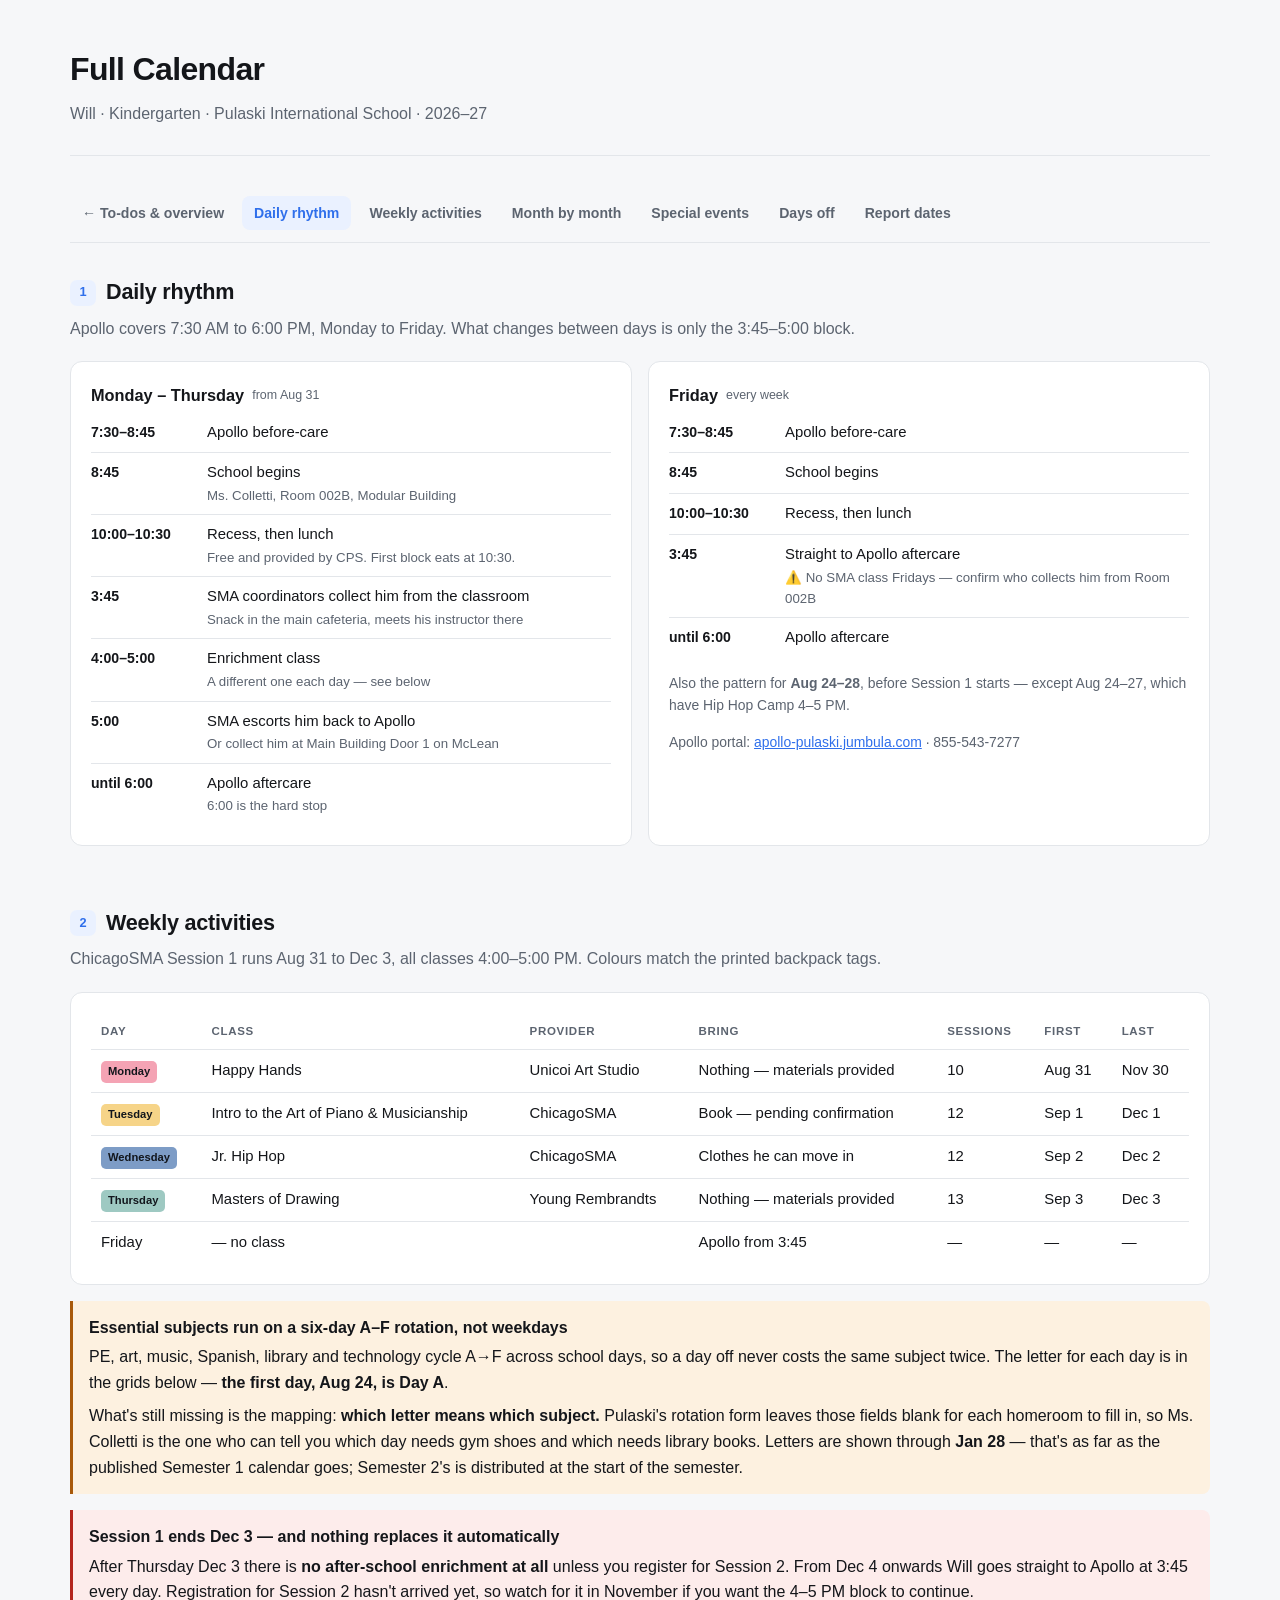
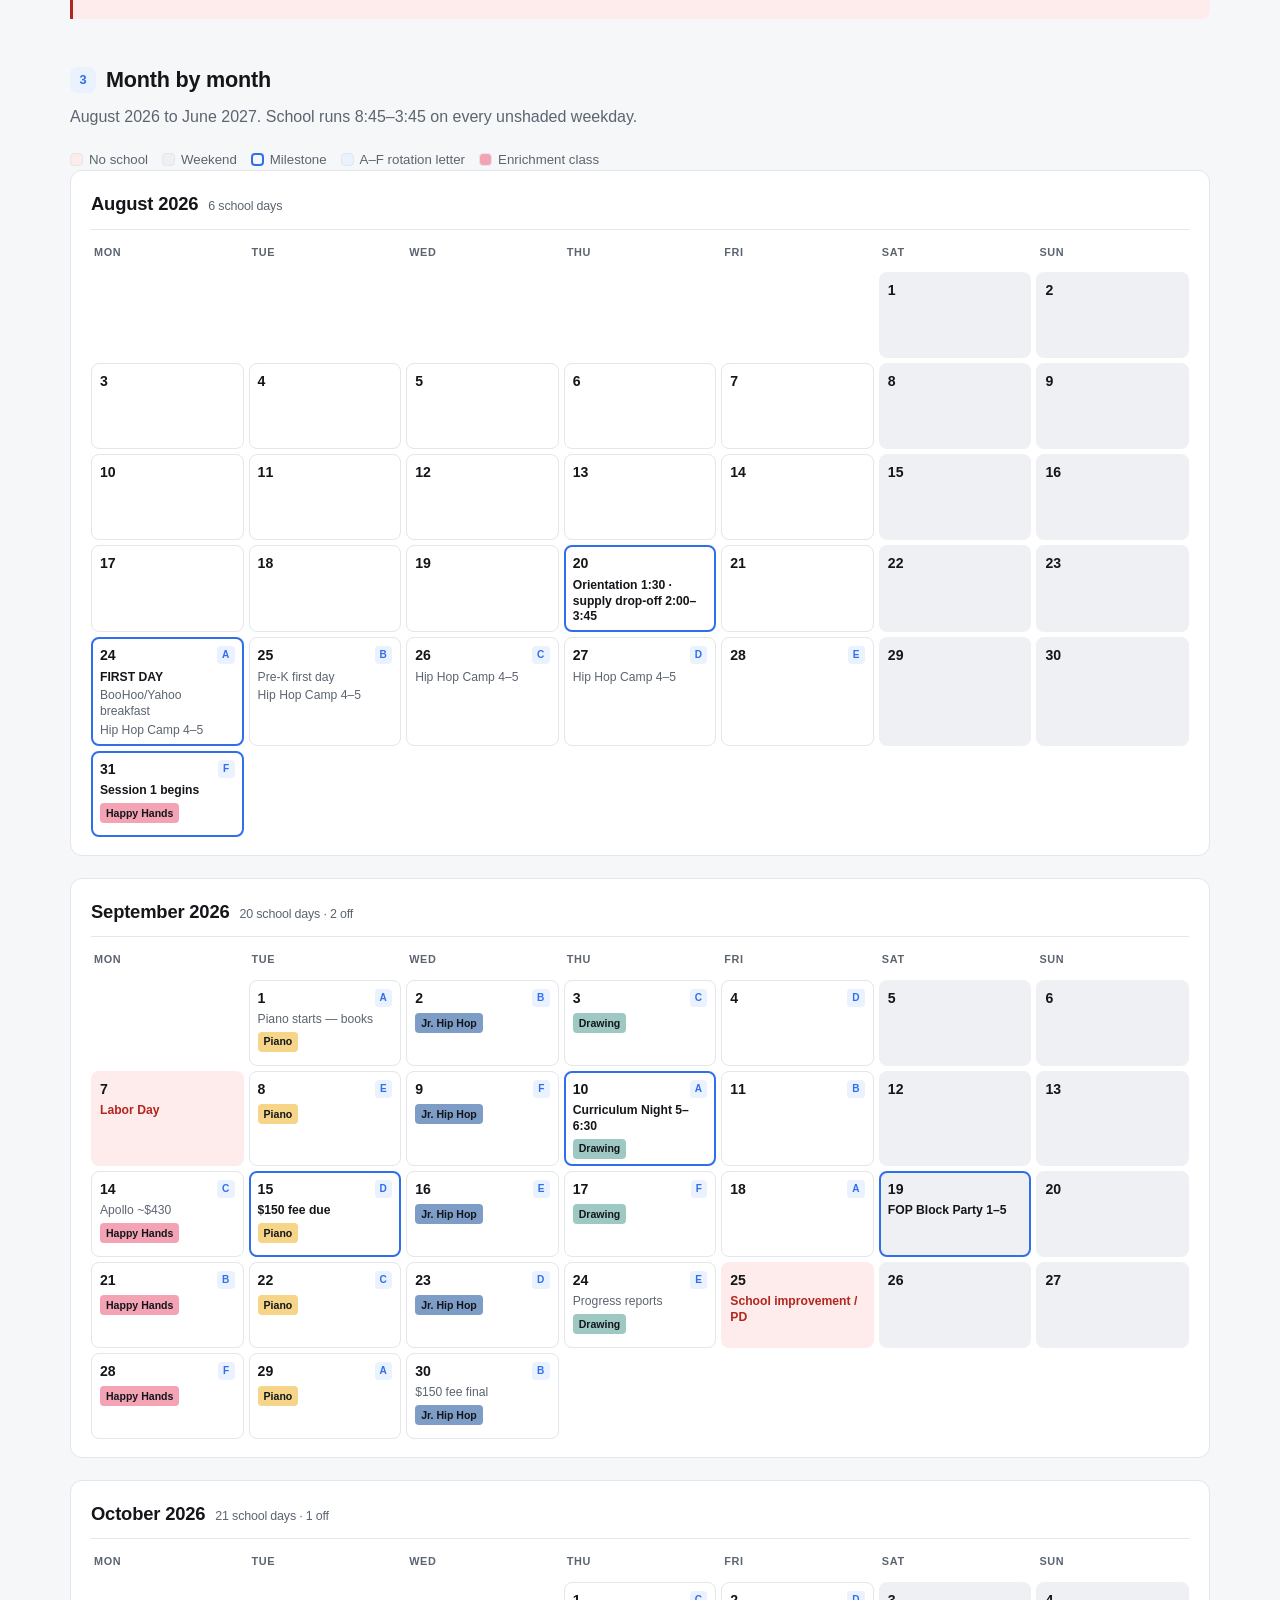
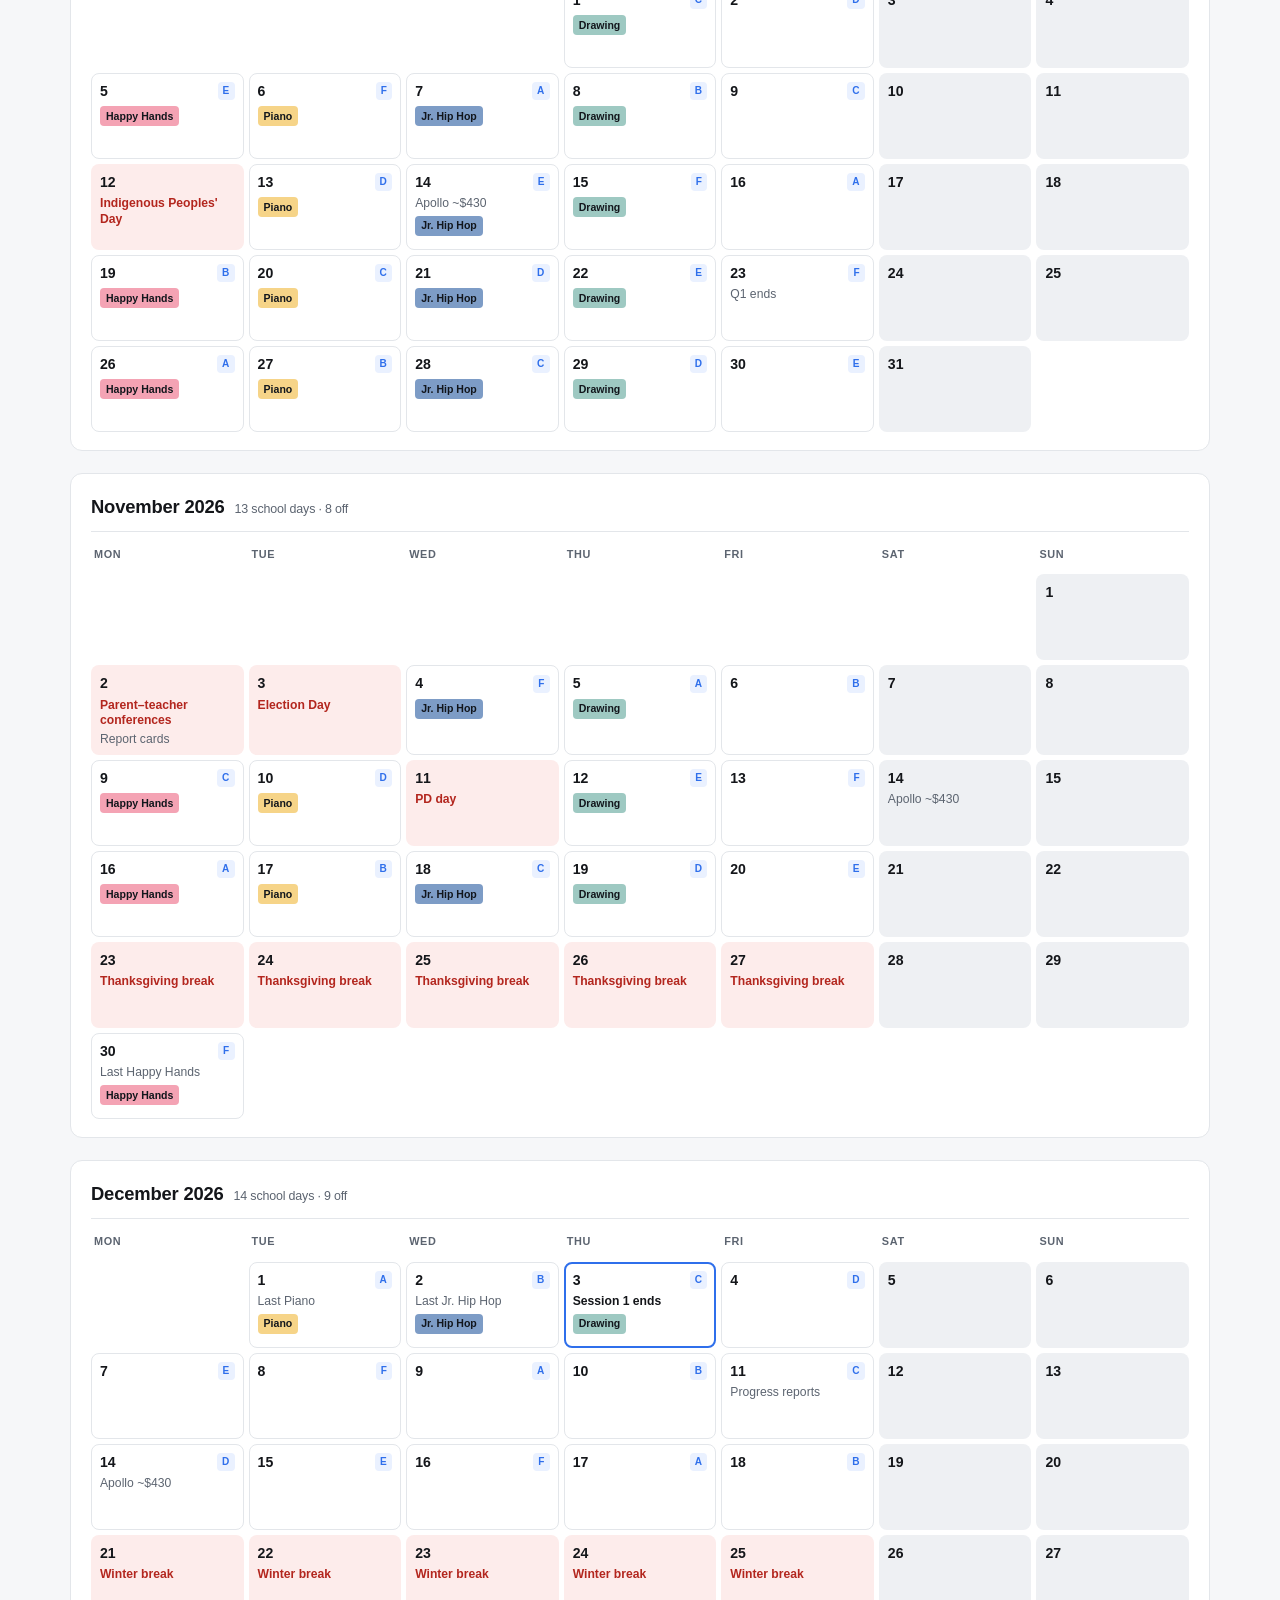
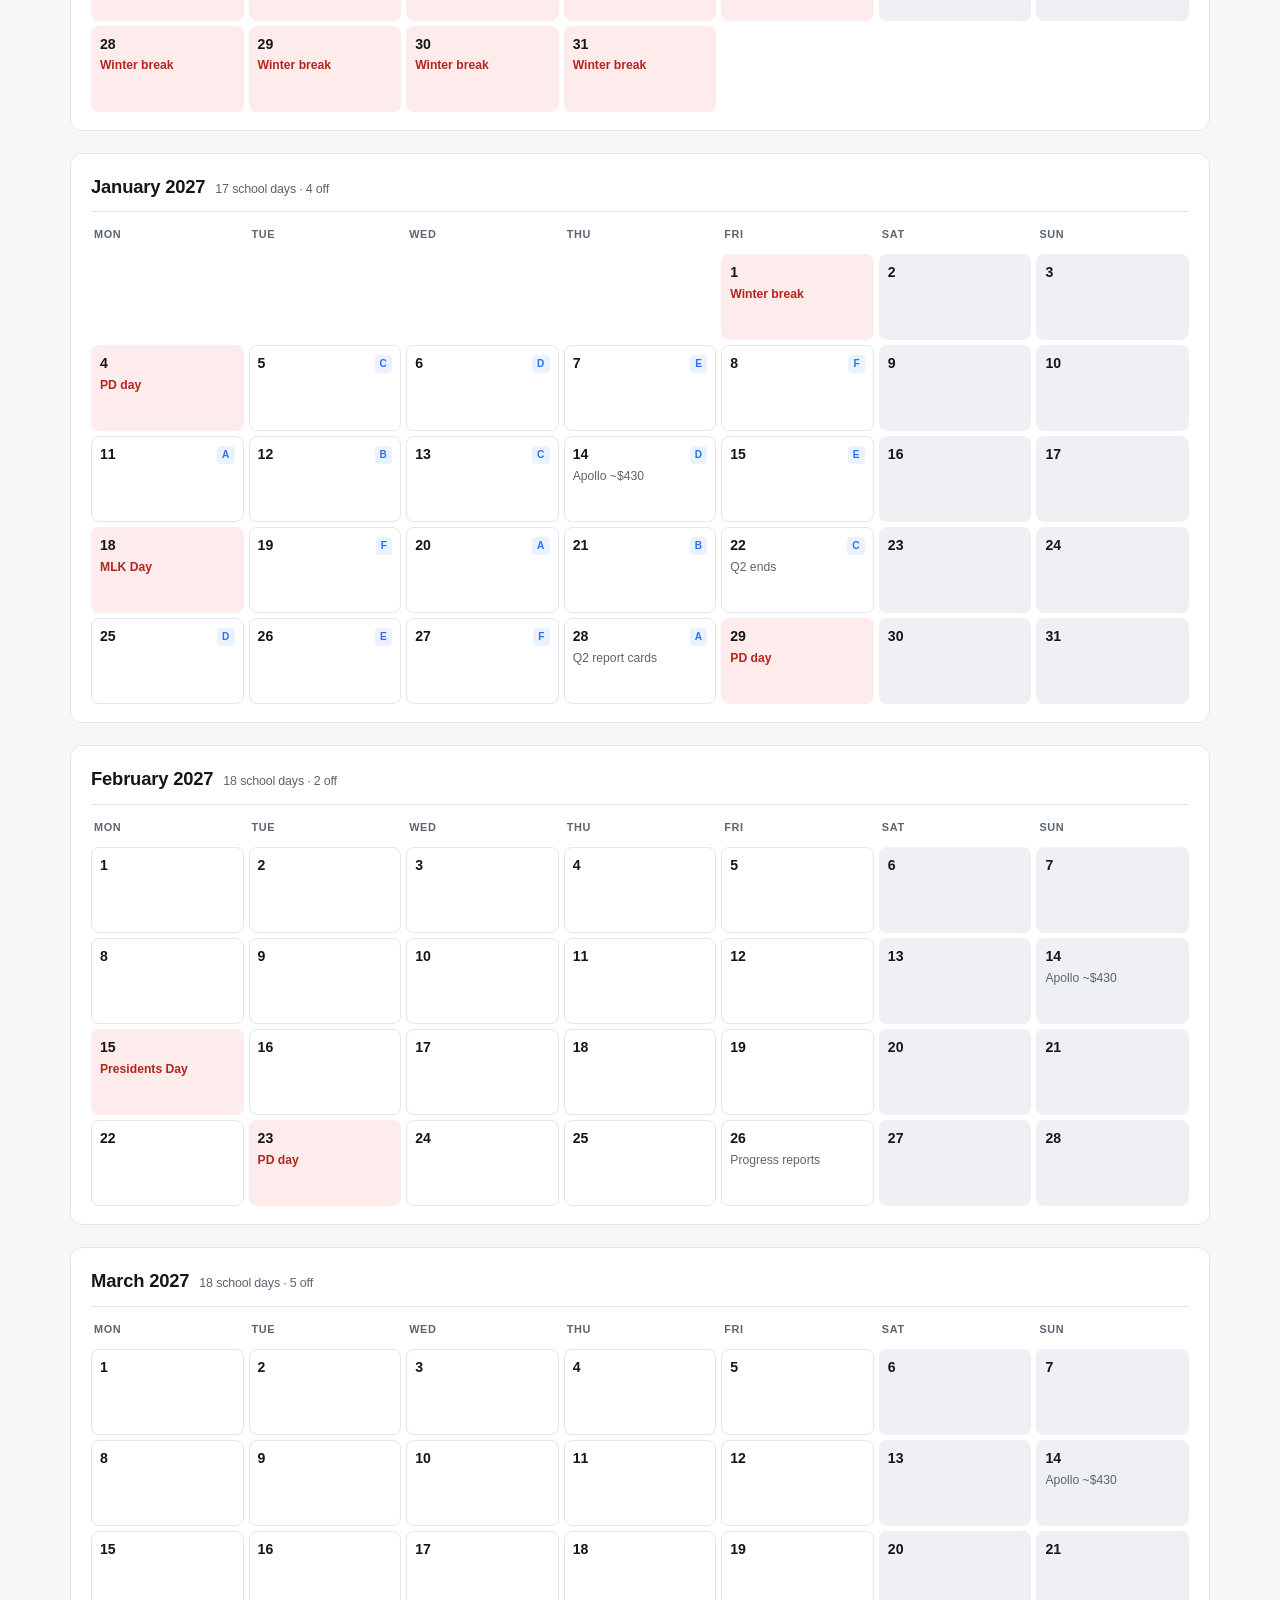
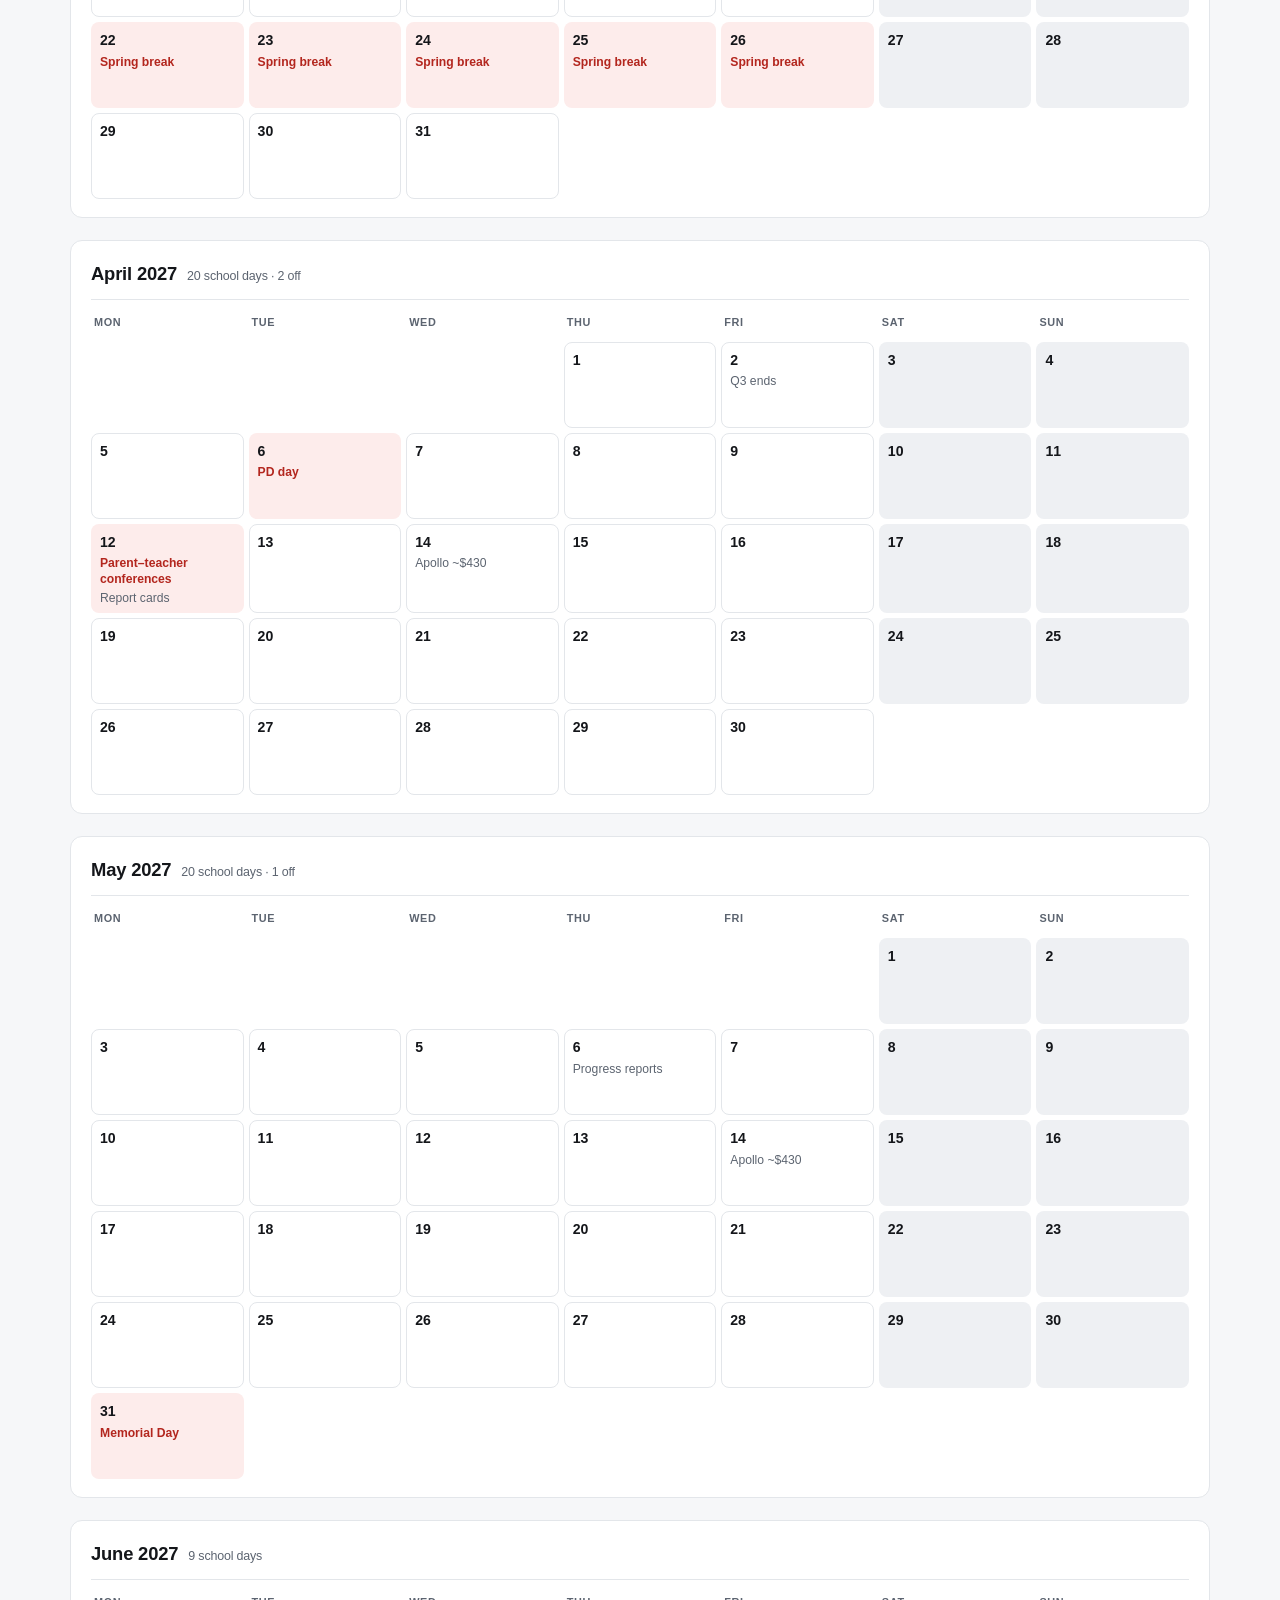
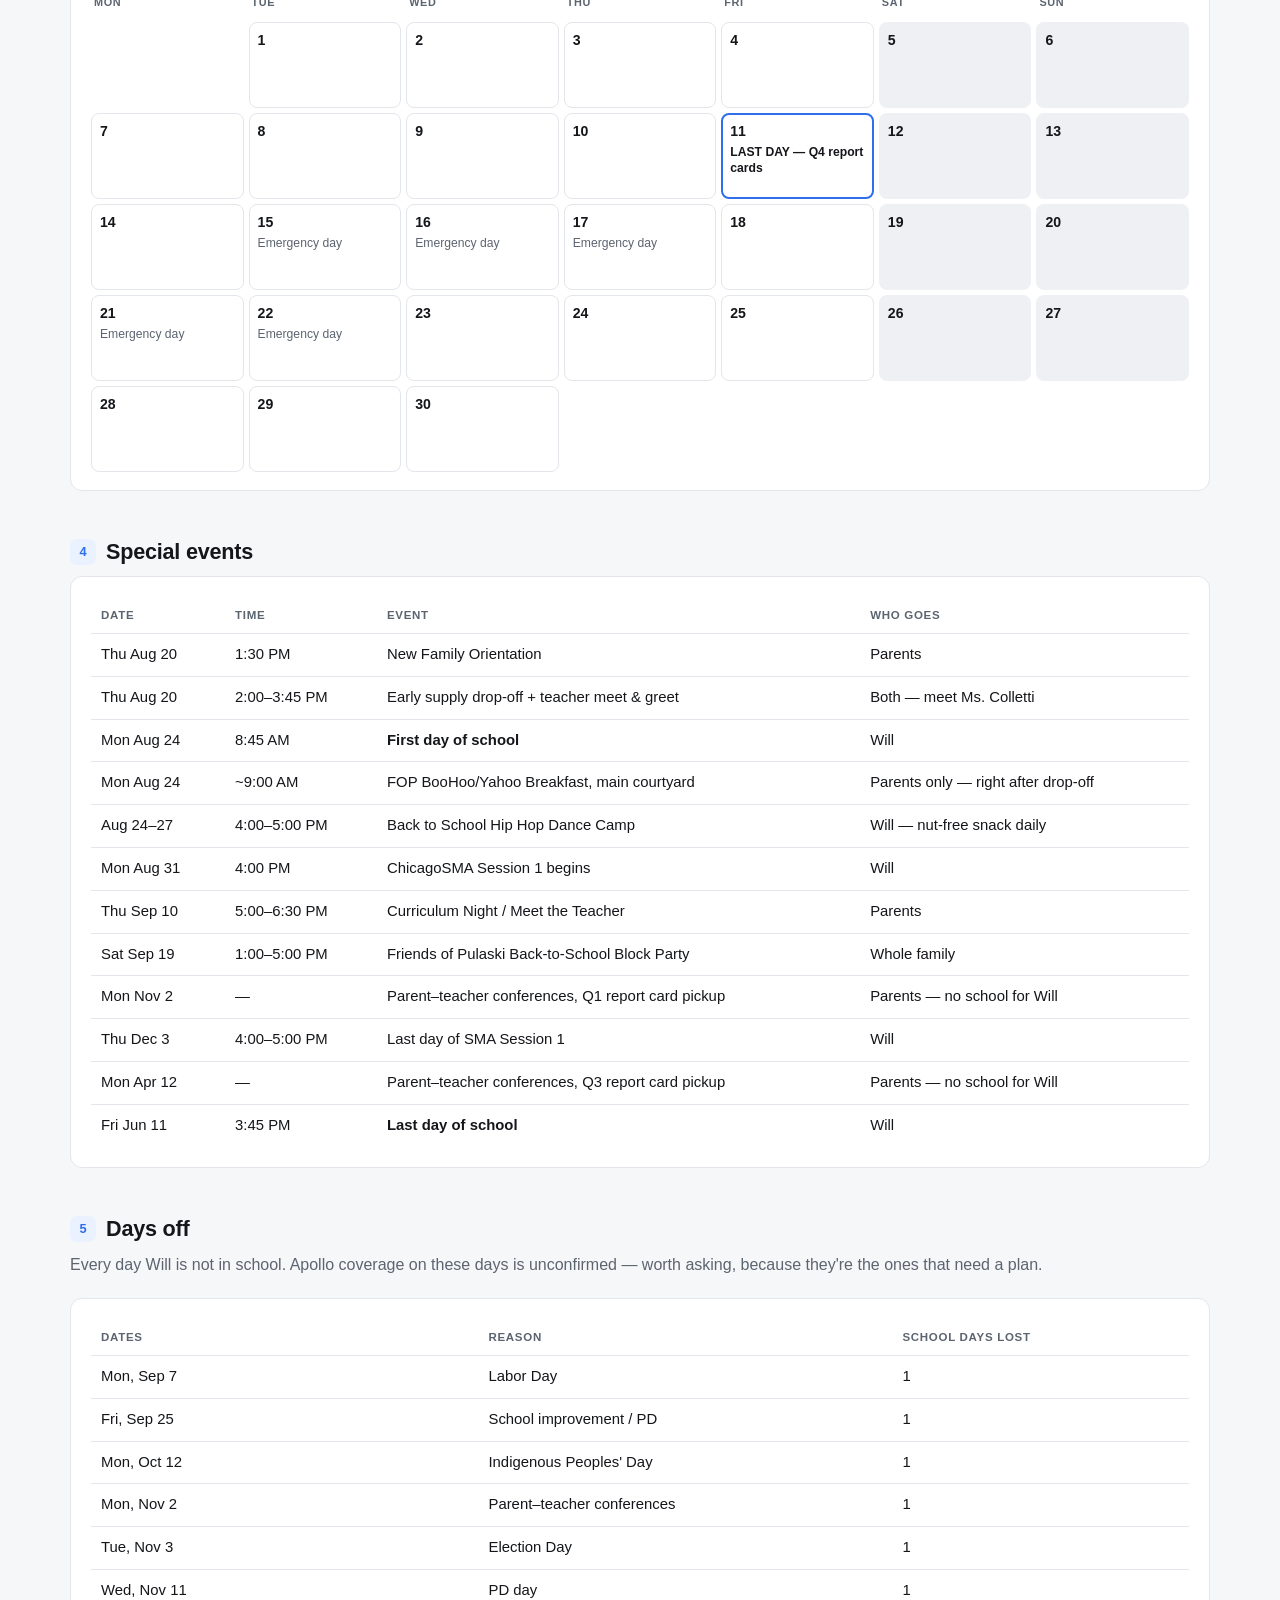
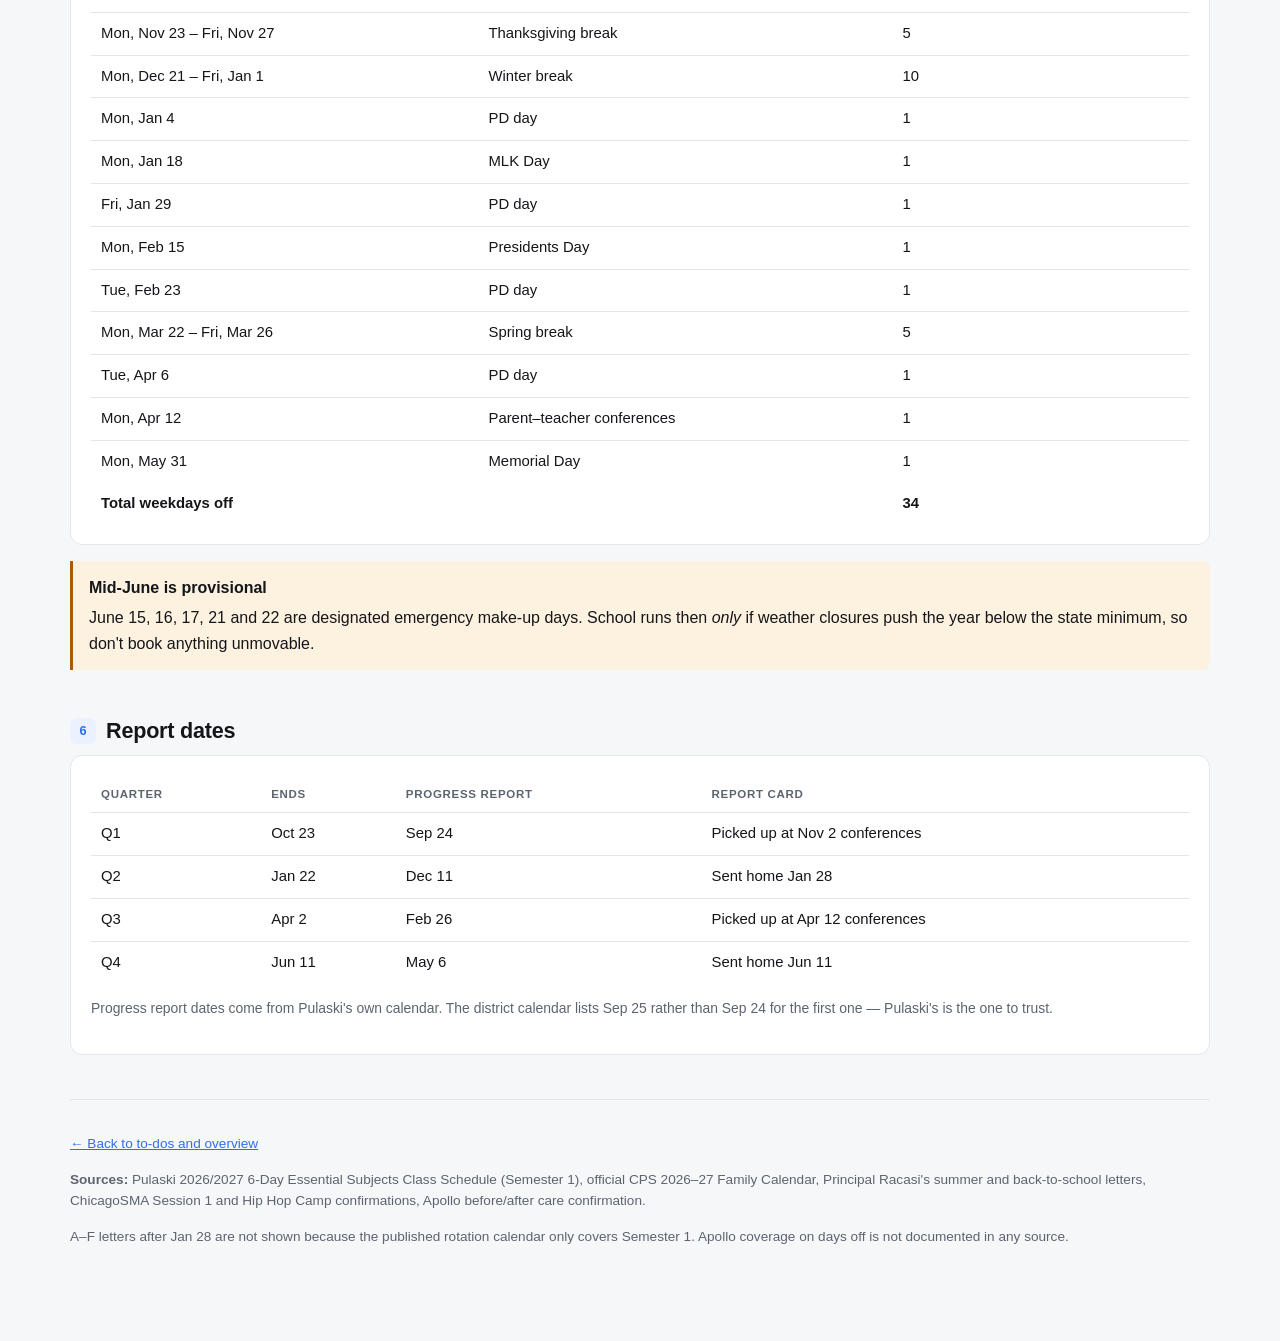
==== calendar.html @ 5e7eb26c "One month per row in the calendar view The auto-fit grid packed three months per row, squeezing day " ====
<!DOCTYPE html>
<html lang="en">
<head>
<meta charset="utf-8">
<meta name="viewport" content="width=device-width, initial-scale=1">
<meta name="robots" content="noindex, nofollow">
<title>Full Calendar — Will's Kindergarten 2026–27</title>
<link rel="stylesheet" href="style.css">
</head>
<body>
<div class="wrap wide">

<header>
  <h1>Full Calendar</h1>
  <p class="sub">Will &middot; Kindergarten &middot; Pulaski International School &middot; 2026–27</p>
</header>

<nav><ul>
  <li><a href="index.html">&larr; To-dos &amp; overview</a></li>
  <li><a href="#rhythm" class="here">Daily rhythm</a></li>
  <li><a href="#week">Weekly activities</a></li>
  <li><a href="#year">Month by month</a></li>
  <li><a href="#events">Special events</a></li>
  <li><a href="#off">Days off</a></li>
  <li><a href="#reports">Report dates</a></li>
</ul></nav>

<section id="rhythm">
  <h2><span class="n">1</span> Daily rhythm</h2>
  <p class="lede">Apollo covers 7:30 AM to 6:00 PM, Monday to Friday. What changes between days is only the 3:45–5:00 block.</p>

  <div class="rhythm">
    <div class="card">
      <h3>Monday – Thursday <span class="pill">from Aug 31</span></h3>
      <ul class="tl">
        <li><span class="t">7:30–8:45</span><span class="d">Apollo before-care</span></li>
        <li><span class="t">8:45</span><span class="d">School begins<small>Ms. Colletti, Room 002B, Modular Building</small></span></li>
        <li><span class="t">10:00–10:30</span><span class="d">Recess, then lunch<small>Free and provided by CPS. First block eats at 10:30.</small></span></li>
        <li><span class="t">3:45</span><span class="d">SMA coordinators collect him from the classroom<small>Snack in the main cafeteria, meets his instructor there</small></span></li>
        <li><span class="t">4:00–5:00</span><span class="d">Enrichment class<small>A different one each day — see below</small></span></li>
        <li><span class="t">5:00</span><span class="d">SMA escorts him back to Apollo<small>Or collect him at Main Building Door 1 on McLean</small></span></li>
        <li><span class="t">until 6:00</span><span class="d">Apollo aftercare<small>6:00 is the hard stop</small></span></li>
      </ul>
    </div>

    <div class="card">
      <h3>Friday <span class="pill">every week</span></h3>
      <ul class="tl">
        <li><span class="t">7:30–8:45</span><span class="d">Apollo before-care</span></li>
        <li><span class="t">8:45</span><span class="d">School begins</span></li>
        <li><span class="t">10:00–10:30</span><span class="d">Recess, then lunch</span></li>
        <li><span class="t">3:45</span><span class="d">Straight to Apollo aftercare<small>⚠️ No SMA class Fridays — confirm who collects him from Room 002B</small></span></li>
        <li><span class="t">until 6:00</span><span class="d">Apollo aftercare</span></li>
      </ul>
      <p class="meta" style="margin-top:14px">Also the pattern for <strong>Aug 24–28</strong>, before Session 1 starts — except Aug 24–27, which have Hip Hop Camp 4–5 PM.</p>
      <p class="meta" style="margin-top:10px">Apollo portal: <a href="https://apollo-pulaski.jumbula.com/">apollo-pulaski.jumbula.com</a> &middot; 855-543-7277</p>
    </div>
  </div>
</section>

<section id="week">
  <h2><span class="n">2</span> Weekly activities</h2>
  <p class="lede">ChicagoSMA Session 1 runs Aug 31 to Dec 3, all classes 4:00–5:00 PM. Colours match the printed backpack tags.</p>
  <div class="card">
    <table>
      <thead><tr><th>Day</th><th>Class</th><th>Provider</th><th>Bring</th><th>Sessions</th><th>First</th><th>Last</th></tr></thead>
      <tbody>
        <tr><td><span class="chip mon">Monday</span></td><td>Happy Hands</td><td>Unicoi Art Studio</td><td>Nothing — materials provided</td><td class="num">10</td><td class="num">Aug 31</td><td class="num">Nov 30</td></tr>
        <tr><td><span class="chip tue">Tuesday</span></td><td>Intro to the Art of Piano &amp; Musicianship</td><td>ChicagoSMA</td><td>Book — pending confirmation</td><td class="num">12</td><td class="num">Sep 1</td><td class="num">Dec 1</td></tr>
        <tr><td><span class="chip wed">Wednesday</span></td><td>Jr. Hip Hop</td><td>ChicagoSMA</td><td>Clothes he can move in</td><td class="num">12</td><td class="num">Sep 2</td><td class="num">Dec 2</td></tr>
        <tr><td><span class="chip thu">Thursday</span></td><td>Masters of Drawing</td><td>Young Rembrandts</td><td>Nothing — materials provided</td><td class="num">13</td><td class="num">Sep 3</td><td class="num">Dec 3</td></tr>
        <tr><td>Friday</td><td colspan="2">— no class</td><td>Apollo from 3:45</td><td class="num">—</td><td class="num">—</td><td class="num">—</td></tr>
      </tbody>
    </table>
  </div>

  <div class="callout">
    <p><span class="h">Essential subjects run on a six-day A–F rotation, not weekdays</span>
    PE, art, music, Spanish, library and technology cycle A→F across school days, so a day off never costs the same subject twice. The letter for each day is in the grids below — <strong>the first day, Aug 24, is Day A</strong>.</p>
    <p>What's still missing is the mapping: <strong>which letter means which subject.</strong> Pulaski's rotation form leaves those fields blank for each homeroom to fill in, so Ms. Colletti is the one who can tell you which day needs gym shoes and which needs library books. Letters are shown through <strong>Jan 28</strong> — that's as far as the published Semester 1 calendar goes; Semester 2's is distributed at the start of the semester.</p>
  </div>

  <div class="callout stop">
    <p><span class="h">Session 1 ends Dec 3 — and nothing replaces it automatically</span>
    After Thursday Dec 3 there is <strong>no after-school enrichment at all</strong> unless you register for Session 2. From Dec 4 onwards Will goes straight to Apollo at 3:45 every day. Registration for Session 2 hasn't arrived yet, so watch for it in November if you want the 4–5 PM block to continue.</p>
  </div>
</section>

<section id="year">
  <h2><span class="n">3</span> Month by month</h2>
  <p class="lede">August 2026 to June 2027. School runs 8:45–3:45 on every unshaded weekday.</p>
  <div class="legend">
    <span><i class="sw" style="background:var(--stop-soft)"></i> No school</span>
    <span><i class="sw" style="background:var(--off)"></i> Weekend</span>
    <span><i class="sw" style="border-color:var(--accent);border-width:2px"></i> Milestone</span>
    <span><i class="sw" style="background:var(--accent-soft)"></i> A–F rotation letter</span>
    <span><i class="sw" style="background:var(--mon)"></i> Enrichment class</span>
  </div>
  <div class="months" id="months"></div>
</section>

<section id="events">
  <h2><span class="n">4</span> Special events</h2>
  <div class="card">
    <table>
      <thead><tr><th>Date</th><th>Time</th><th>Event</th><th>Who goes</th></tr></thead>
      <tbody>
        <tr><td class="num">Thu Aug 20</td><td class="num">1:30 PM</td><td>New Family Orientation</td><td>Parents</td></tr>
        <tr><td class="num">Thu Aug 20</td><td class="num">2:00–3:45 PM</td><td>Early supply drop-off + teacher meet &amp; greet</td><td>Both — meet Ms. Colletti</td></tr>
        <tr><td class="num">Mon Aug 24</td><td class="num">8:45 AM</td><td><strong>First day of school</strong></td><td>Will</td></tr>
        <tr><td class="num">Mon Aug 24</td><td class="num">~9:00 AM</td><td>FOP BooHoo/Yahoo Breakfast, main courtyard</td><td>Parents only — right after drop-off</td></tr>
        <tr><td class="num">Aug 24–27</td><td class="num">4:00–5:00 PM</td><td>Back to School Hip Hop Dance Camp</td><td>Will — nut-free snack daily</td></tr>
        <tr><td class="num">Mon Aug 31</td><td class="num">4:00 PM</td><td>ChicagoSMA Session 1 begins</td><td>Will</td></tr>
        <tr><td class="num">Thu Sep 10</td><td class="num">5:00–6:30 PM</td><td>Curriculum Night / Meet the Teacher</td><td>Parents</td></tr>
        <tr><td class="num">Sat Sep 19</td><td class="num">1:00–5:00 PM</td><td>Friends of Pulaski Back-to-School Block Party</td><td>Whole family</td></tr>
        <tr><td class="num">Mon Nov 2</td><td class="num">—</td><td>Parent–teacher conferences, Q1 report card pickup</td><td>Parents — no school for Will</td></tr>
        <tr><td class="num">Thu Dec 3</td><td class="num">4:00–5:00 PM</td><td>Last day of SMA Session 1</td><td>Will</td></tr>
        <tr><td class="num">Mon Apr 12</td><td class="num">—</td><td>Parent–teacher conferences, Q3 report card pickup</td><td>Parents — no school for Will</td></tr>
        <tr><td class="num">Fri Jun 11</td><td class="num">3:45 PM</td><td><strong>Last day of school</strong></td><td>Will</td></tr>
      </tbody>
    </table>
  </div>
</section>

<section id="off">
  <h2><span class="n">5</span> Days off</h2>
  <p class="lede">Every day Will is not in school. Apollo coverage on these days is unconfirmed — worth asking, because they're the ones that need a plan.</p>
  <div class="card"><table id="offtable"></table></div>
  <div class="callout">
    <p><span class="h">Mid-June is provisional</span>
    June 15, 16, 17, 21 and 22 are designated emergency make-up days. School runs then <em>only</em> if weather closures push the year below the state minimum, so don't book anything unmovable.</p>
  </div>
</section>

<section id="reports">
  <h2><span class="n">6</span> Report dates</h2>
  <div class="card">
    <table>
      <thead><tr><th>Quarter</th><th>Ends</th><th>Progress report</th><th>Report card</th></tr></thead>
      <tbody>
        <tr><td>Q1</td><td class="num">Oct 23</td><td class="num">Sep 24</td><td>Picked up at Nov 2 conferences</td></tr>
        <tr><td>Q2</td><td class="num">Jan 22</td><td class="num">Dec 11</td><td>Sent home Jan 28</td></tr>
        <tr><td>Q3</td><td class="num">Apr 2</td><td class="num">Feb 26</td><td>Picked up at Apr 12 conferences</td></tr>
        <tr><td>Q4</td><td class="num">Jun 11</td><td class="num">May 6</td><td>Sent home Jun 11</td></tr>
      </tbody>
    </table>
    <p class="meta" style="margin-top:14px">Progress report dates come from Pulaski's own calendar. The district calendar lists Sep 25 rather than Sep 24 for the first one — Pulaski's is the one to trust.</p>
  </div>
</section>

<footer>
  <p><a href="index.html">&larr; Back to to-dos and overview</a></p>
  <p><strong>Sources:</strong> Pulaski 2026/2027 6-Day Essential Subjects Class Schedule (Semester 1), official CPS 2026–27 Family Calendar, Principal Racasi's summer and back-to-school letters, ChicagoSMA Session 1 and Hip Hop Camp confirmations, Apollo before/after care confirmation.</p>
  <p>A–F letters after Jan 28 are not shown because the published rotation calendar only covers Semester 1. Apollo coverage on days off is not documented in any source.</p>
</footer>

</div>

<script>
/* ---------- data ---------- */
const OFF = {};
function off(from, to, label){
  const d = new Date(from+'T12:00:00'), end = new Date((to||from)+'T12:00:00');
  while(d <= end){ OFF[d.toISOString().slice(0,10)] = label; d.setDate(d.getDate()+1); }
}
off('2026-09-07', null, 'Labor Day');
off('2026-09-25', null, 'School improvement / PD');
off('2026-10-12', null, "Indigenous Peoples' Day");
off('2026-11-02', null, 'Parent–teacher conferences');
off('2026-11-03', null, 'Election Day');
off('2026-11-11', null, 'PD day');
off('2026-11-23', '2026-11-27', 'Thanksgiving break');
off('2026-12-21', '2027-01-01', 'Winter break');
off('2027-01-04', null, 'PD day');
off('2027-01-18', null, 'MLK Day');
off('2027-01-29', null, 'PD day');
off('2027-02-15', null, 'Presidents Day');
off('2027-02-23', null, 'PD day');
off('2027-03-22', '2027-03-26', 'Spring break');
off('2027-04-06', null, 'PD day');
off('2027-04-12', null, 'Parent–teacher conferences');
off('2027-05-31', null, 'Memorial Day');

const EV = {
  '2026-08-20':[{t:'Orientation 1:30 · supply drop-off 2:00–3:45',b:1}],
  '2026-08-24':[{t:'FIRST DAY',b:1},{t:'BooHoo/Yahoo breakfast'},{t:'Hip Hop Camp 4–5'}],
  '2026-08-25':[{t:'Pre-K first day'},{t:'Hip Hop Camp 4–5'}],
  '2026-08-26':[{t:'Hip Hop Camp 4–5'}],
  '2026-08-27':[{t:'Hip Hop Camp 4–5'}],
  '2026-08-31':[{t:'Session 1 begins',b:1}],
  '2026-09-01':[{t:'Piano starts — books'}],
  '2026-09-10':[{t:'Curriculum Night 5–6:30',b:1}],
  '2026-09-14':[{t:'Apollo ~$430'}],
  '2026-09-15':[{t:'$150 fee due',b:1}],
  '2026-09-19':[{t:'FOP Block Party 1–5',b:1}],
  '2026-09-24':[{t:'Progress reports'}],
  '2026-09-30':[{t:'$150 fee final'}],
  '2026-10-14':[{t:'Apollo ~$430'}],
  '2026-10-23':[{t:'Q1 ends'}],
  '2026-11-02':[{t:'Report cards'}],
  '2026-11-14':[{t:'Apollo ~$430'}],
  '2026-11-30':[{t:'Last Happy Hands'}],
  '2026-12-01':[{t:'Last Piano'}],
  '2026-12-02':[{t:'Last Jr. Hip Hop'}],
  '2026-12-03':[{t:'Session 1 ends',b:1}],
  '2026-12-11':[{t:'Progress reports'}],
  '2026-12-14':[{t:'Apollo ~$430'}],
  '2027-01-14':[{t:'Apollo ~$430'}],
  '2027-01-22':[{t:'Q2 ends'}],
  '2027-01-28':[{t:'Q2 report cards'}],
  '2027-02-14':[{t:'Apollo ~$430'}],
  '2027-02-26':[{t:'Progress reports'}],
  '2027-03-14':[{t:'Apollo ~$430'}],
  '2027-04-02':[{t:'Q3 ends'}],
  '2027-04-12':[{t:'Report cards'}],
  '2027-04-14':[{t:'Apollo ~$430'}],
  '2027-05-06':[{t:'Progress reports'}],
  '2027-05-14':[{t:'Apollo ~$430'}],
  '2027-06-11':[{t:'LAST DAY — Q4 report cards',b:1}],
  '2027-06-15':[{t:'Emergency day'}],
  '2027-06-16':[{t:'Emergency day'}],
  '2027-06-17':[{t:'Emergency day'}],
  '2027-06-21':[{t:'Emergency day'}],
  '2027-06-22':[{t:'Emergency day'}],
};

const SMA = {1:{n:'Happy Hands',c:'mon'},2:{n:'Piano',c:'tue'},3:{n:'Jr. Hip Hop',c:'wed'},4:{n:'Drawing',c:'thu'}};
const SMA_FROM='2026-08-31', SMA_TO='2026-12-03';

const TERM_START='2026-08-24', TERM_END='2027-06-11', LETTERS_TO='2027-01-28';

/* ---------- derive A–F letters ---------- */
const LTR={}, L='ABCDEF';
(function(){
  let i=0;
  const d=new Date(TERM_START+'T12:00:00'), end=new Date(LETTERS_TO+'T12:00:00');
  while(d<=end){
    const k=d.toISOString().slice(0,10), dow=d.getDay();
    if(dow!==0 && dow!==6 && !OFF[k]){ LTR[k]=L[i%6]; i++; }
    d.setDate(d.getDate()+1);
  }
})();

/* ---------- render months ---------- */
const MN=['January','February','March','April','May','June','July','August','September','October','November','December'];
const box=document.getElementById('months');
const months=[];
for(let y=2026,m=7; !(y===2027&&m===6); m++){ if(m>11){m=0;y++;} months.push([y,m]); }

months.forEach(([y,m])=>{
  const first=new Date(y,m,1), dim=new Date(y,m+1,0).getDate();
  let pad=(first.getDay()+6)%7;   // Monday-first

  // school days vs weekdays off, for the month header
  let inSchool=0, daysOff=0;
  for(let d=1; d<=dim; d++){
    const k=`${y}-${String(m+1).padStart(2,'0')}-${String(d).padStart(2,'0')}`;
    const g=new Date(y,m,d).getDay();
    if(g===0||g===6) continue;
    if(k<TERM_START||k>TERM_END) continue;
    if(OFF[k]) daysOff++; else inSchool++;
  }
  const summary = inSchool
    ? inSchool+' school day'+(inSchool===1?'':'s') + (daysOff? ' · '+daysOff+' off':'')
    : (daysOff? daysOff+' weekday'+(daysOff===1?'':'s')+' off' : 'no school this month');

  let html='<div class="month"><h3>'+MN[m]+' '+y+'<span class="mcount">'+summary+'</span></h3><div class="grid">'
    + ['Mon','Tue','Wed','Thu','Fri','Sat','Sun'].map(d=>'<div class="dow">'+d+'</div>').join('');
  for(let p=0;p<pad;p++) html+='<div class="cell pad"></div>';
  for(let day=1;day<=dim;day++){
    const dt=new Date(y,m,day);
    const k=`${y}-${String(m+1).padStart(2,'0')}-${String(day).padStart(2,'0')}`;
    const dow=dt.getDay(), we=(dow===0||dow===6);
    const inTerm = k>=TERM_START && k<=TERM_END;
    const isOff = !!OFF[k];
    const evs = EV[k]||[];
    const cls=['cell'];
    if(we) cls.push('we'); else if(isOff && inTerm) cls.push('off');
    if(evs.some(e=>e.b)) cls.push('big');
    let inner='<div class="dn"><span>'+day+'</span>';
    if(LTR[k]) inner+='<span class="ltr">'+LTR[k]+'</span>';
    inner+='</div>';
    if(isOff && inTerm && !we) inner+='<span class="offlab">'+OFF[k]+'</span>';
    evs.forEach(e=>inner+='<span class="ev'+(e.b?' b':'')+'">'+e.t+'</span>');
    if(!we && !isOff && inTerm && k>=SMA_FROM && k<=SMA_TO && SMA[dow])
      inner+='<span class="sma chip '+SMA[dow].c+'">'+SMA[dow].n+'</span>';
    html+='<div class="'+cls.join(' ')+'">'+inner+'</div>';
  }
  html+='</div></div>';
  box.insertAdjacentHTML('beforeend', html);
});

/* ---------- days-off table ---------- */
(function(){
  const rows=[]; let cur=null;
  Object.keys(OFF).sort().forEach(k=>{
    if(cur && OFF[k]===cur.label){
      const nx=new Date(cur.to+'T12:00:00'); nx.setDate(nx.getDate()+1);
      if(nx.toISOString().slice(0,10)===k){ cur.to=k; return; }
    }
    cur={from:k,to:k,label:OFF[k]}; rows.push(cur);
  });
  const fmt=s=>new Date(s+'T12:00:00').toLocaleDateString('en-US',{weekday:'short',month:'short',day:'numeric'});
  let h='<thead><tr><th>Dates</th><th>Reason</th><th>School days lost</th></tr></thead><tbody>';
  rows.forEach(r=>{
    let n=0; const d=new Date(r.from+'T12:00:00'), e=new Date(r.to+'T12:00:00');
    while(d<=e){ const g=d.getDay(); if(g!==0&&g!==6) n++; d.setDate(d.getDate()+1); }
    h+='<tr><td class="num">'+fmt(r.from)+(r.from!==r.to?' – '+fmt(r.to):'')+'</td><td>'+r.label+'</td><td class="num">'+n+'</td></tr>';
  });
  const total=rows.reduce((a,r)=>{let n=0;const d=new Date(r.from+'T12:00:00'),e=new Date(r.to+'T12:00:00');
    while(d<=e){const g=d.getDay(); if(g!==0&&g!==6)n++; d.setDate(d.getDate()+1);} return a+n;},0);
  h+='</tbody><tfoot><tr><td colspan="2"><strong>Total weekdays off</strong></td><td class="num"><strong>'+total+'</strong></td></tr></tfoot>';
  document.getElementById('offtable').innerHTML=h;
})();
</script>
</body>
</html>
---- style.css ----
:root{
  --bg:#f6f7f9; --card:#fff; --ink:#14161a; --muted:#5c6470; --line:#e3e6ea;
  --accent:#2f6feb; --accent-soft:#eaf1ff;
  --ok:#1a7f4b; --ok-soft:#e6f5ec;
  --warn:#a8590a; --warn-soft:#fdf1e0;
  --stop:#b3261e; --stop-soft:#fdeceb;
  --off:#eef0f3;
  --mon:#f4a3b4; --tue:#f6d488; --wed:#7d9cc6; --thu:#9ec9c2;
  --radius:12px;
}
@media (prefers-color-scheme:dark){
  :root{
    --bg:#0f1216; --card:#171b21; --ink:#e8eaed; --muted:#98a1ad; --line:#262c34;
    --accent:#6c9bff; --accent-soft:#182338;
    --ok:#5cc98d; --ok-soft:#12241a;
    --warn:#e0a856; --warn-soft:#291f11;
    --stop:#f2867d; --stop-soft:#2a1614;
    --off:#1c2128;
    --mon:#a3596a; --tue:#a8874a; --wed:#4a6a94; --thu:#4f7d75;
  }
}
*{box-sizing:border-box}
body{
  margin:0; background:var(--bg); color:var(--ink);
  font:16px/1.6 -apple-system,BlinkMacSystemFont,"Segoe UI",Roboto,Helvetica,Arial,sans-serif;
  -webkit-font-smoothing:antialiased;
}
.wrap{max-width:940px;margin:0 auto;padding:0 20px 80px}
.wrap.wide{max-width:1180px}
header{padding:44px 0 28px;border-bottom:1px solid var(--line);margin-bottom:28px}
h1{margin:0 0 6px;font-size:2rem;letter-spacing:-.02em}
.sub{color:var(--muted);margin:0}
.countdown{
  display:inline-flex;align-items:baseline;gap:8px;margin-top:18px;
  background:var(--accent-soft);color:var(--accent);
  padding:10px 16px;border-radius:999px;font-weight:600;font-size:.95rem
}
.countdown b{font-size:1.5rem;letter-spacing:-.02em}

.facts{display:grid;grid-template-columns:repeat(auto-fit,minmax(150px,1fr));gap:12px;margin:24px 0}
.fact{background:var(--card);border:1px solid var(--line);border-radius:var(--radius);padding:14px 16px}
.fact .k{font-size:.72rem;text-transform:uppercase;letter-spacing:.07em;color:var(--muted);margin-bottom:4px}
.fact .v{font-weight:650;font-size:1.02rem}

nav{position:sticky;top:0;background:var(--bg);padding:12px 0;border-bottom:1px solid var(--line);z-index:20;margin-bottom:32px}
nav ul{list-style:none;display:flex;flex-wrap:wrap;gap:6px;margin:0;padding:0}
nav a{display:block;padding:6px 12px;border-radius:8px;text-decoration:none;color:var(--muted);font-size:.88rem;font-weight:550}
nav a:hover{background:var(--card);color:var(--ink)}
nav a.here{background:var(--accent-soft);color:var(--accent)}

section{margin-bottom:44px;scroll-margin-top:70px}
h2{font-size:1.35rem;letter-spacing:-.01em;margin:0 0 6px;display:flex;align-items:center;gap:10px}
h2 .n{width:26px;height:26px;flex:none;border-radius:7px;background:var(--accent-soft);color:var(--accent);
  font-size:.8rem;display:grid;place-items:center;font-weight:700}
.lede{color:var(--muted);margin:0 0 20px}

.card{background:var(--card);border:1px solid var(--line);border-radius:var(--radius);padding:20px;margin-bottom:16px}
.card h3{margin:0 0 4px;font-size:1.02rem;display:flex;align-items:center;gap:8px;flex-wrap:wrap}
.card .meta{color:var(--muted);font-size:.87rem;margin:0 0 14px}
.card .meta a{color:var(--accent)}

.progress{background:var(--card);border:1px solid var(--line);border-radius:var(--radius);padding:16px 20px;margin-bottom:24px}
.progress .row{display:flex;justify-content:space-between;align-items:baseline;margin-bottom:10px}
.progress .lab{font-weight:650}
.progress .cnt{color:var(--muted);font-size:.9rem}
.bar{height:8px;background:var(--line);border-radius:99px;overflow:hidden}
.bar span{display:block;height:100%;background:var(--ok);border-radius:99px;transition:width .4s ease}

ul.tasks{list-style:none;margin:0;padding:0}
ul.tasks li{display:flex;gap:11px;padding:9px 0;border-top:1px solid var(--line);align-items:flex-start}
ul.tasks li:first-child{border-top:0}
.box{width:19px;height:19px;flex:none;margin-top:2px;border-radius:5px;
  border:1.5px solid var(--muted);display:grid;place-items:center;font-size:12px;color:#fff}
li.done .box{background:var(--ok);border-color:var(--ok)}
li.done .txt{color:var(--muted);text-decoration:line-through;text-decoration-color:var(--line)}
.txt{flex:1}
.txt .note{display:block;color:var(--muted);font-size:.87rem;margin-top:3px;text-decoration:none}

.tag{display:inline-block;font-size:.68rem;font-weight:700;letter-spacing:.05em;text-transform:uppercase;
  padding:2.5px 7px;border-radius:5px;vertical-align:middle}
.tag.now{background:var(--stop-soft);color:var(--stop)}
.tag.soon{background:var(--warn-soft);color:var(--warn)}
.tag.done{background:var(--ok-soft);color:var(--ok)}
.tag.open{background:var(--warn-soft);color:var(--warn)}

.qa{border-top:1px solid var(--line);padding:14px 0}
.qa:first-of-type{border-top:0}
.qa .q{font-weight:650;margin:0 0 5px;display:flex;gap:9px;align-items:baseline;flex-wrap:wrap}
.qa .a{margin:0;color:var(--muted);font-size:.94rem}
.qa .a strong{color:var(--ink)}

table{width:100%;border-collapse:collapse;font-size:.93rem}
th,td{text-align:left;padding:9px 10px;border-bottom:1px solid var(--line);vertical-align:top}
th{font-size:.72rem;text-transform:uppercase;letter-spacing:.06em;color:var(--muted);font-weight:650}
tr:last-child td{border-bottom:0}
td.num{white-space:nowrap;font-variant-numeric:tabular-nums}

.callout{border-left:3px solid var(--warn);background:var(--warn-soft);padding:14px 16px;border-radius:0 8px 8px 0;margin:16px 0}
.callout.stop{border-color:var(--stop);background:var(--stop-soft)}
.callout p{margin:0}
.callout p+p{margin-top:8px}
.callout .h{font-weight:700;display:block;margin-bottom:4px}

footer{border-top:1px solid var(--line);padding-top:20px;color:var(--muted);font-size:.85rem}
footer code{background:var(--card);padding:1px 5px;border-radius:4px;font-size:.9em}
a{color:var(--accent)}
.pill{font-size:.78rem;color:var(--muted);font-weight:500}

/* ---------- calendar ---------- */
.rhythm{display:grid;grid-template-columns:repeat(auto-fit,minmax(280px,1fr));gap:16px}
.tl{list-style:none;margin:0;padding:0}
.tl li{display:flex;gap:12px;padding:8px 0;border-top:1px solid var(--line)}
.tl li:first-child{border-top:0}
.tl .t{flex:none;width:104px;font-variant-numeric:tabular-nums;font-weight:600;font-size:.88rem}
.tl .d{flex:1;font-size:.93rem}
.tl .d small{display:block;color:var(--muted);font-size:.83rem}

.chip{display:inline-block;font-size:.7rem;font-weight:700;padding:2px 7px;border-radius:5px;color:#12161c;white-space:nowrap}
.chip.mon{background:var(--mon)} .chip.tue{background:var(--tue)}
.chip.wed{background:var(--wed)} .chip.thu{background:var(--thu)}

/* one month per row, full width */
.months{display:flex;flex-direction:column;gap:22px}
.month{background:var(--card);border:1px solid var(--line);border-radius:var(--radius);padding:18px 20px;break-inside:avoid}
.month h3{margin:0 0 14px;font-size:1.15rem;letter-spacing:-.01em;
  display:flex;align-items:baseline;gap:10px;padding-bottom:10px;border-bottom:1px solid var(--line)}
.month h3 .mcount{font-size:.78rem;font-weight:500;color:var(--muted)}
.grid{display:grid;grid-template-columns:repeat(7,1fr);gap:5px}
.grid .dow{font-size:.68rem;text-transform:uppercase;letter-spacing:.06em;color:var(--muted);
  text-align:left;font-weight:700;padding:0 0 6px 3px}
.cell{min-height:86px;border:1px solid var(--line);border-radius:8px;padding:6px 8px;font-size:.76rem;position:relative}
.cell.pad{border:0;background:none;min-height:0}
.cell.we{background:var(--off);border-color:transparent}
.cell.off{background:var(--stop-soft);border-color:transparent}
.cell.big{border-color:var(--accent);border-width:2px;padding:5px 7px}
.cell .dn{font-weight:700;font-size:.88rem;font-variant-numeric:tabular-nums;
  display:flex;justify-content:space-between;align-items:center;gap:4px}
.cell .ltr{font-size:.63rem;font-weight:800;color:var(--accent);background:var(--accent-soft);
  border-radius:4px;padding:1px 5px;letter-spacing:.03em}
.cell .ev{display:block;margin-top:3px;line-height:1.3;color:var(--muted)}
.cell .ev.b{color:var(--ink);font-weight:650}
.cell .offlab{display:block;margin-top:3px;color:var(--stop);font-weight:650;line-height:1.28}
.cell .sma{display:inline-block;margin-top:4px;font-size:.66rem;font-weight:700;padding:1.5px 6px;
  border-radius:4px;color:#12161c}

@media (max-width:820px){
  .grid{gap:3px}
  .cell{min-height:64px;padding:4px 5px;font-size:.68rem}
  .cell .dn{font-size:.76rem}
  .cell .ltr{font-size:.56rem;padding:0 3px}
  .cell .sma{font-size:.58rem;padding:1px 4px}
  .grid .dow{font-size:.6rem}
}

.legend{display:flex;flex-wrap:wrap;gap:14px;font-size:.83rem;color:var(--muted);margin-top:6px}
.legend span{display:flex;align-items:center;gap:6px}
.sw{width:13px;height:13px;border-radius:4px;border:1px solid var(--line);flex:none}

@media print{
  nav,.countdown{display:none}
  body{background:#fff}
  .card,.progress,.month{break-inside:avoid}
  .cell{min-height:70px}
}
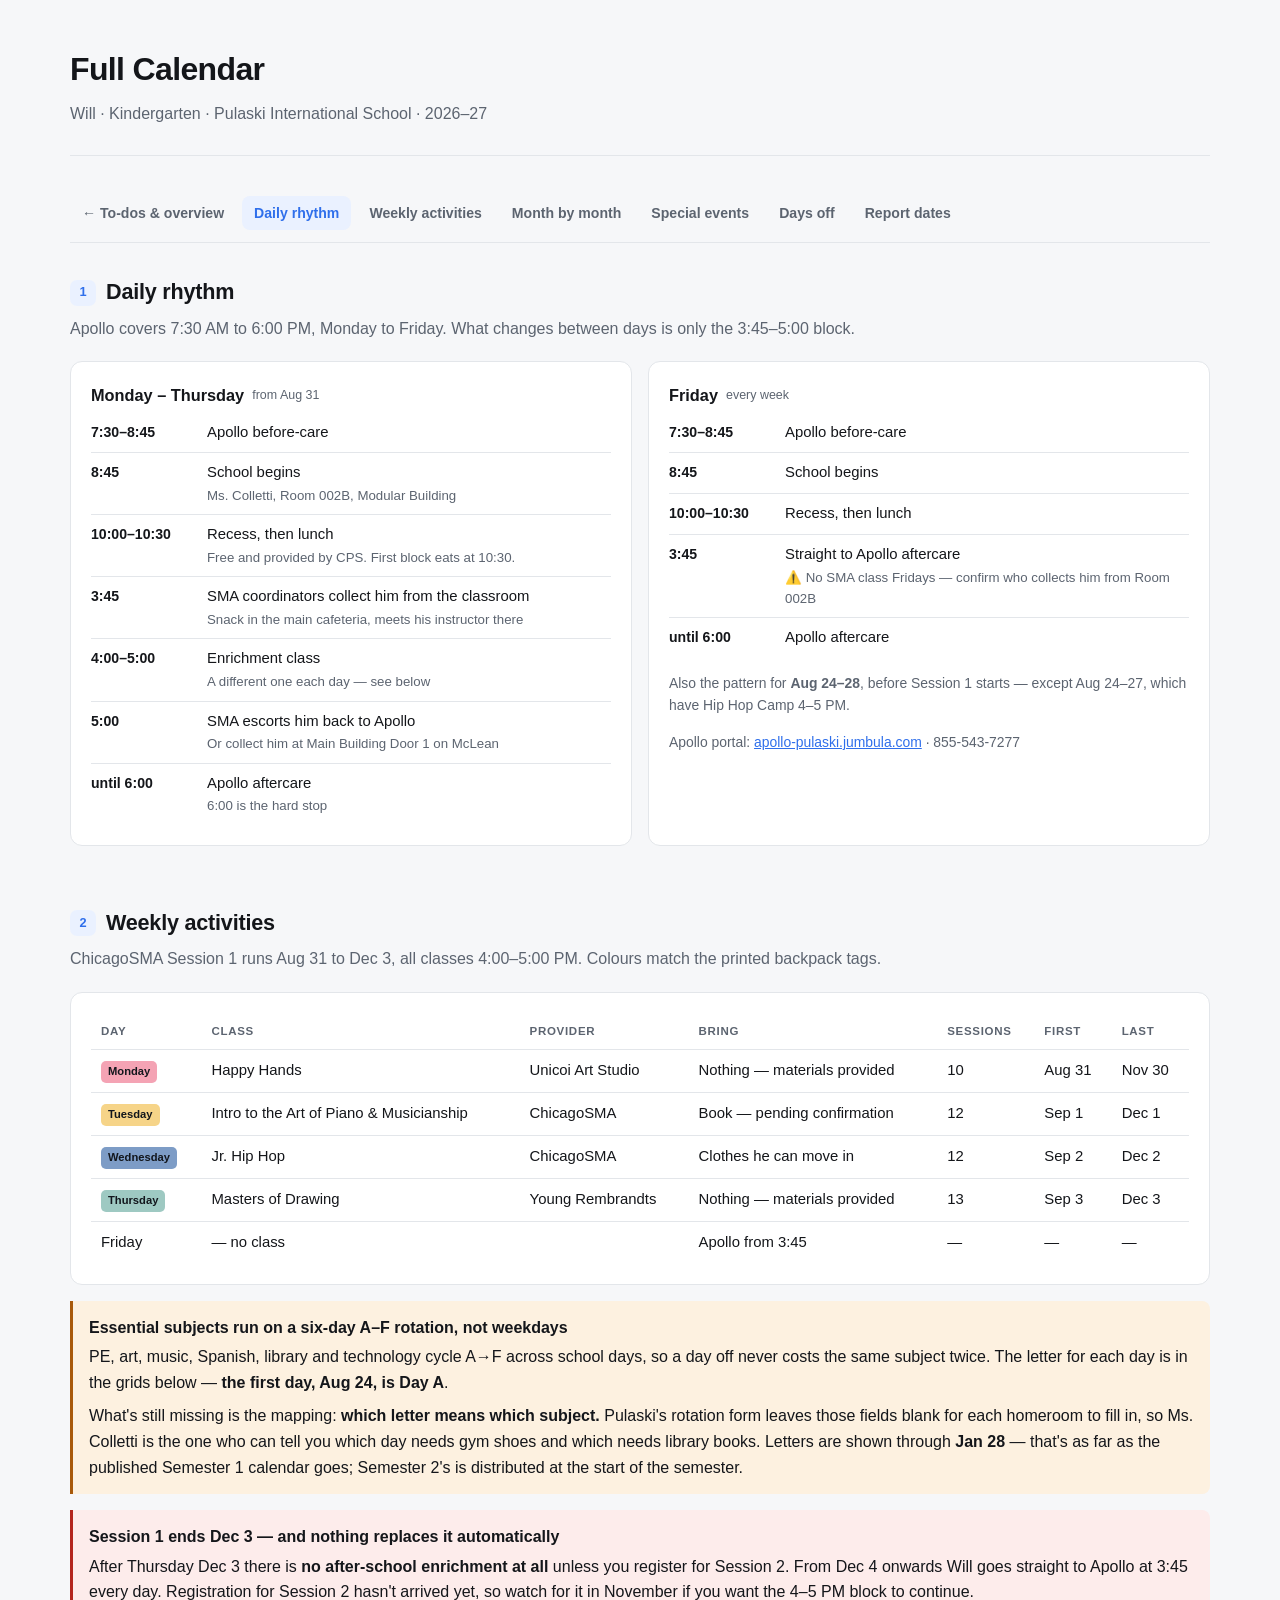
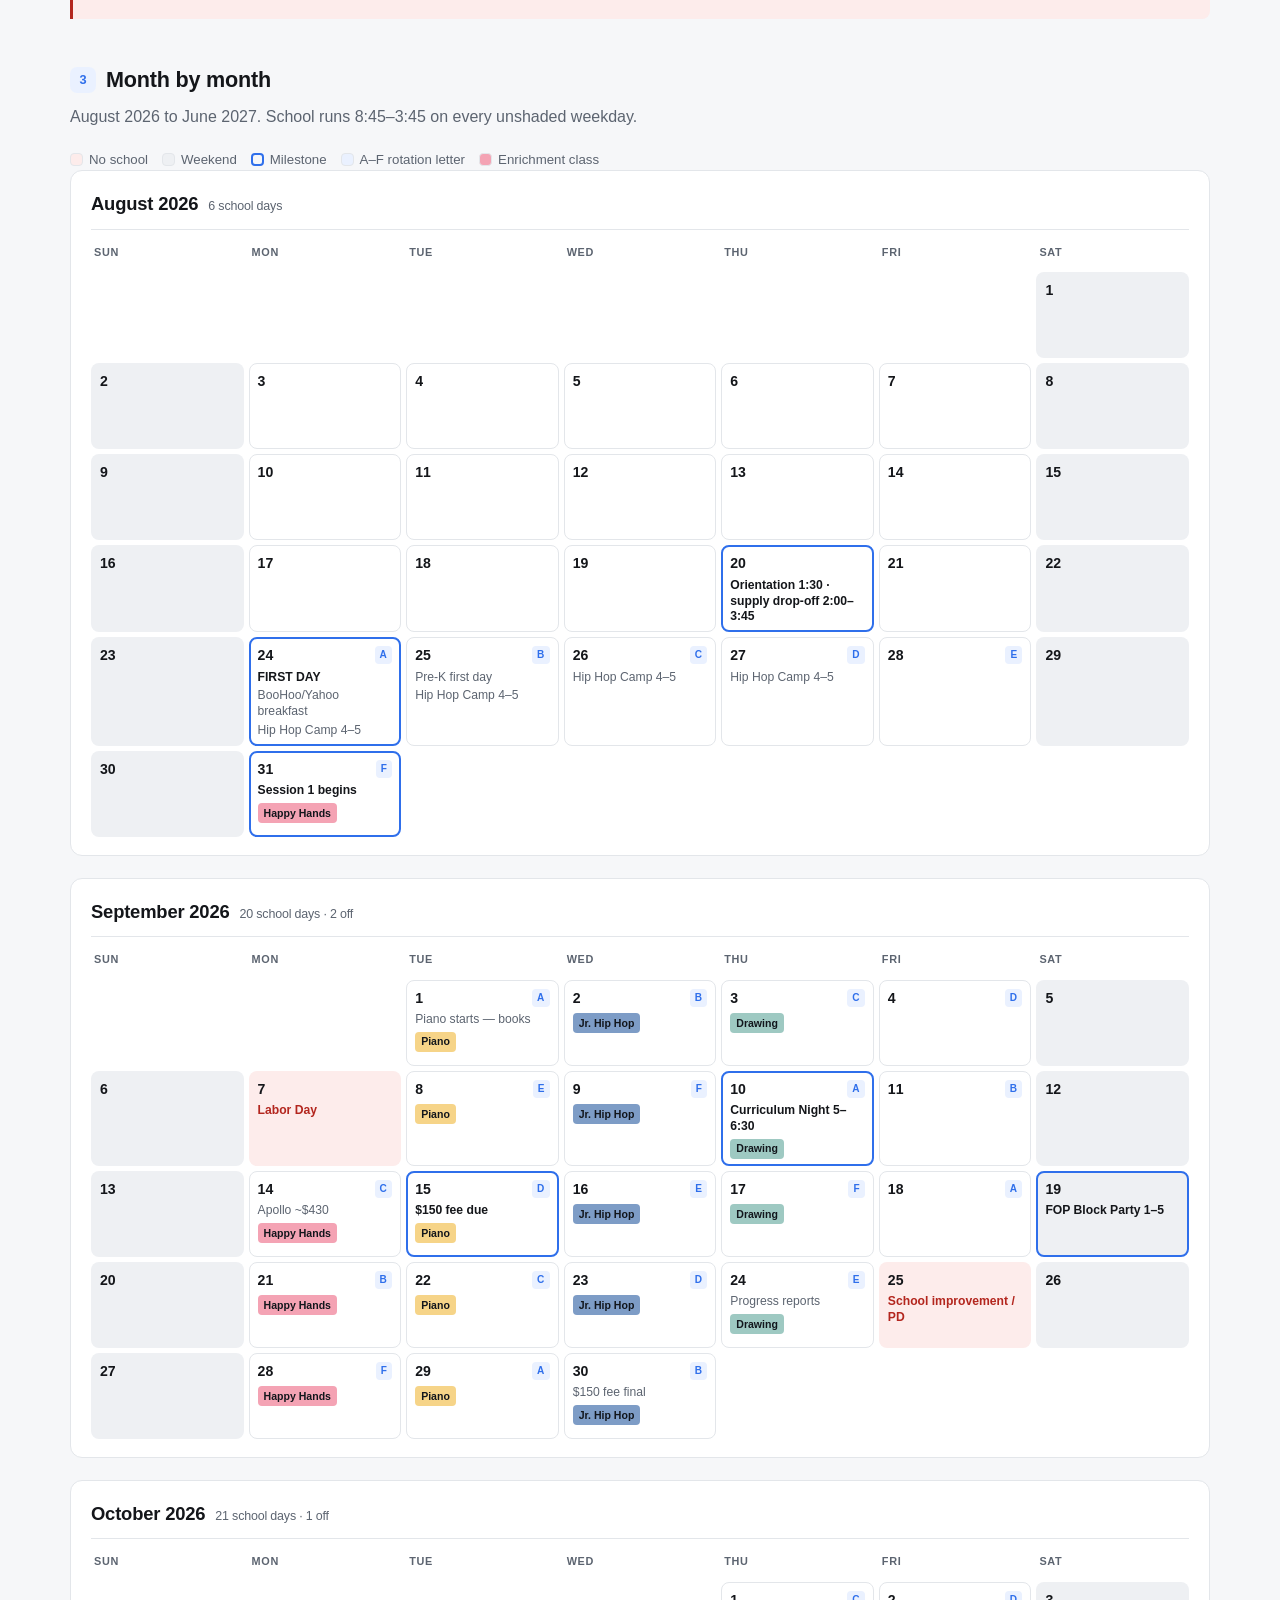
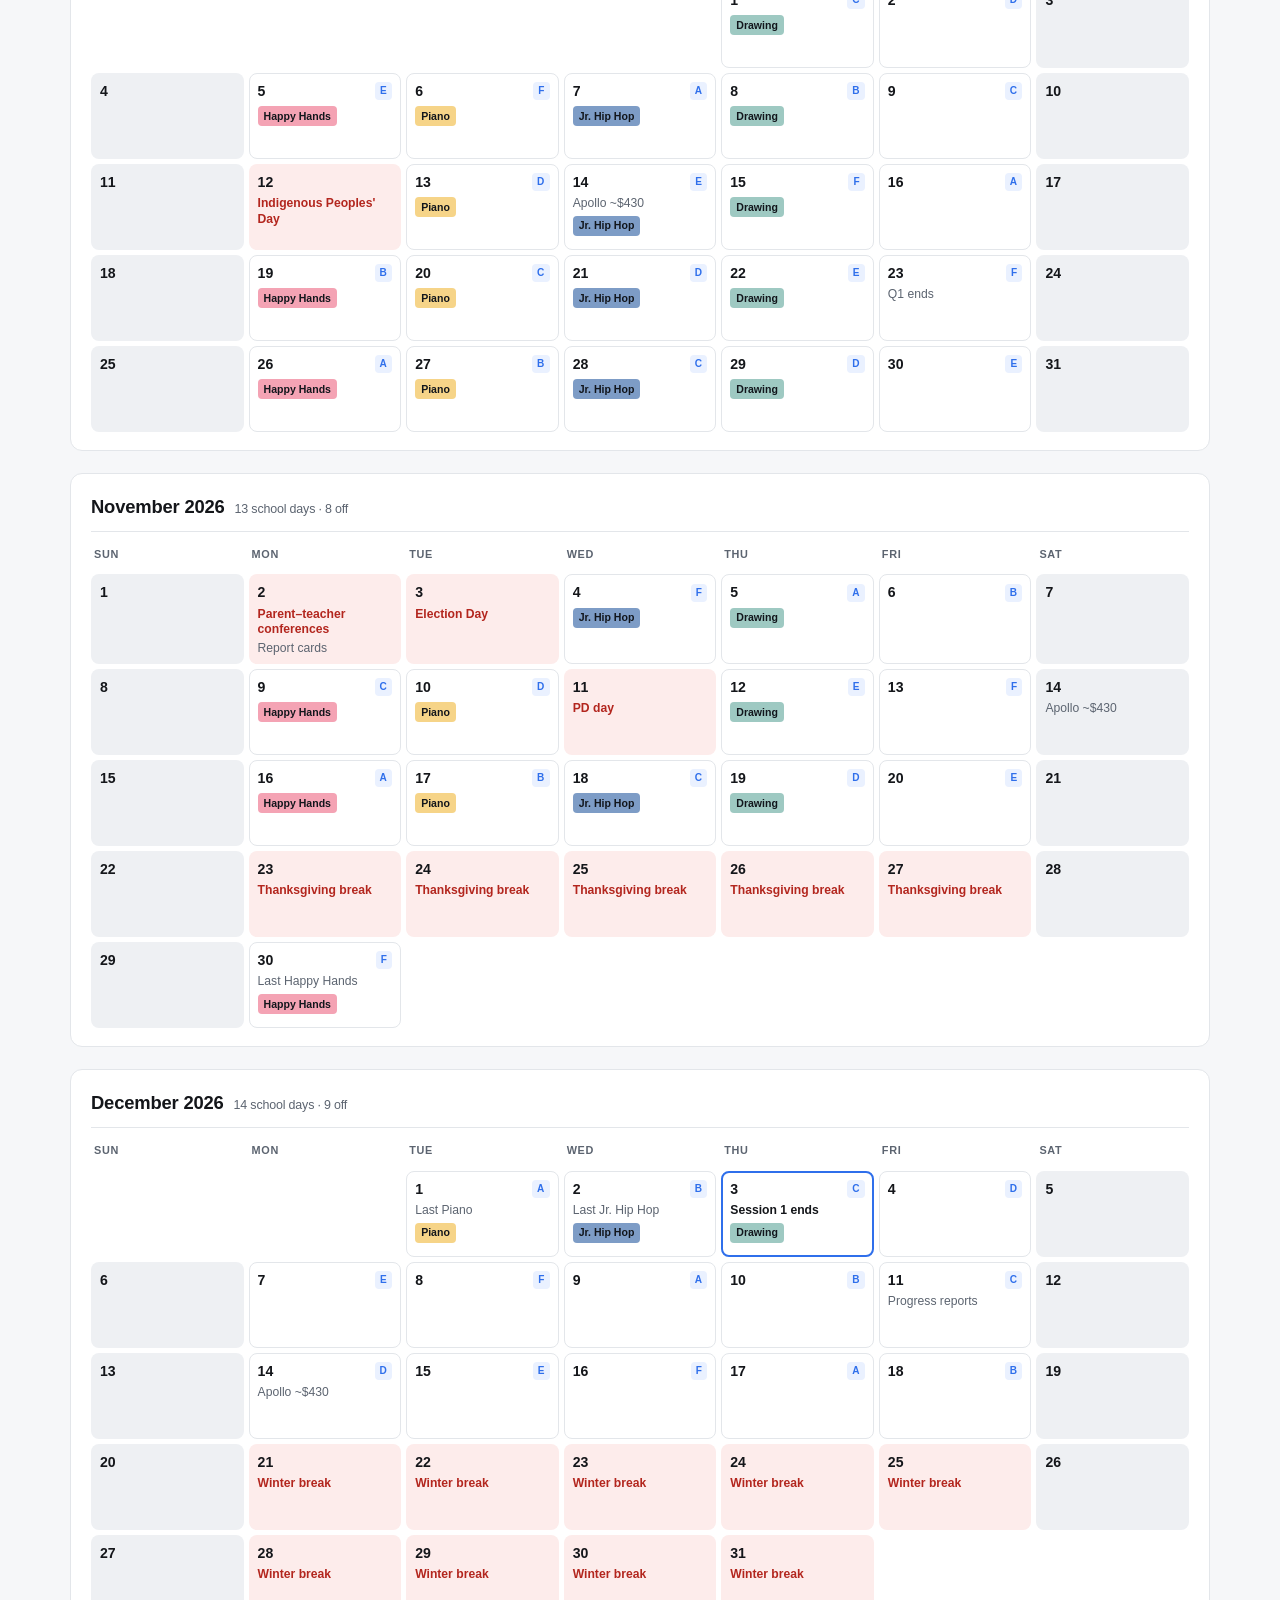
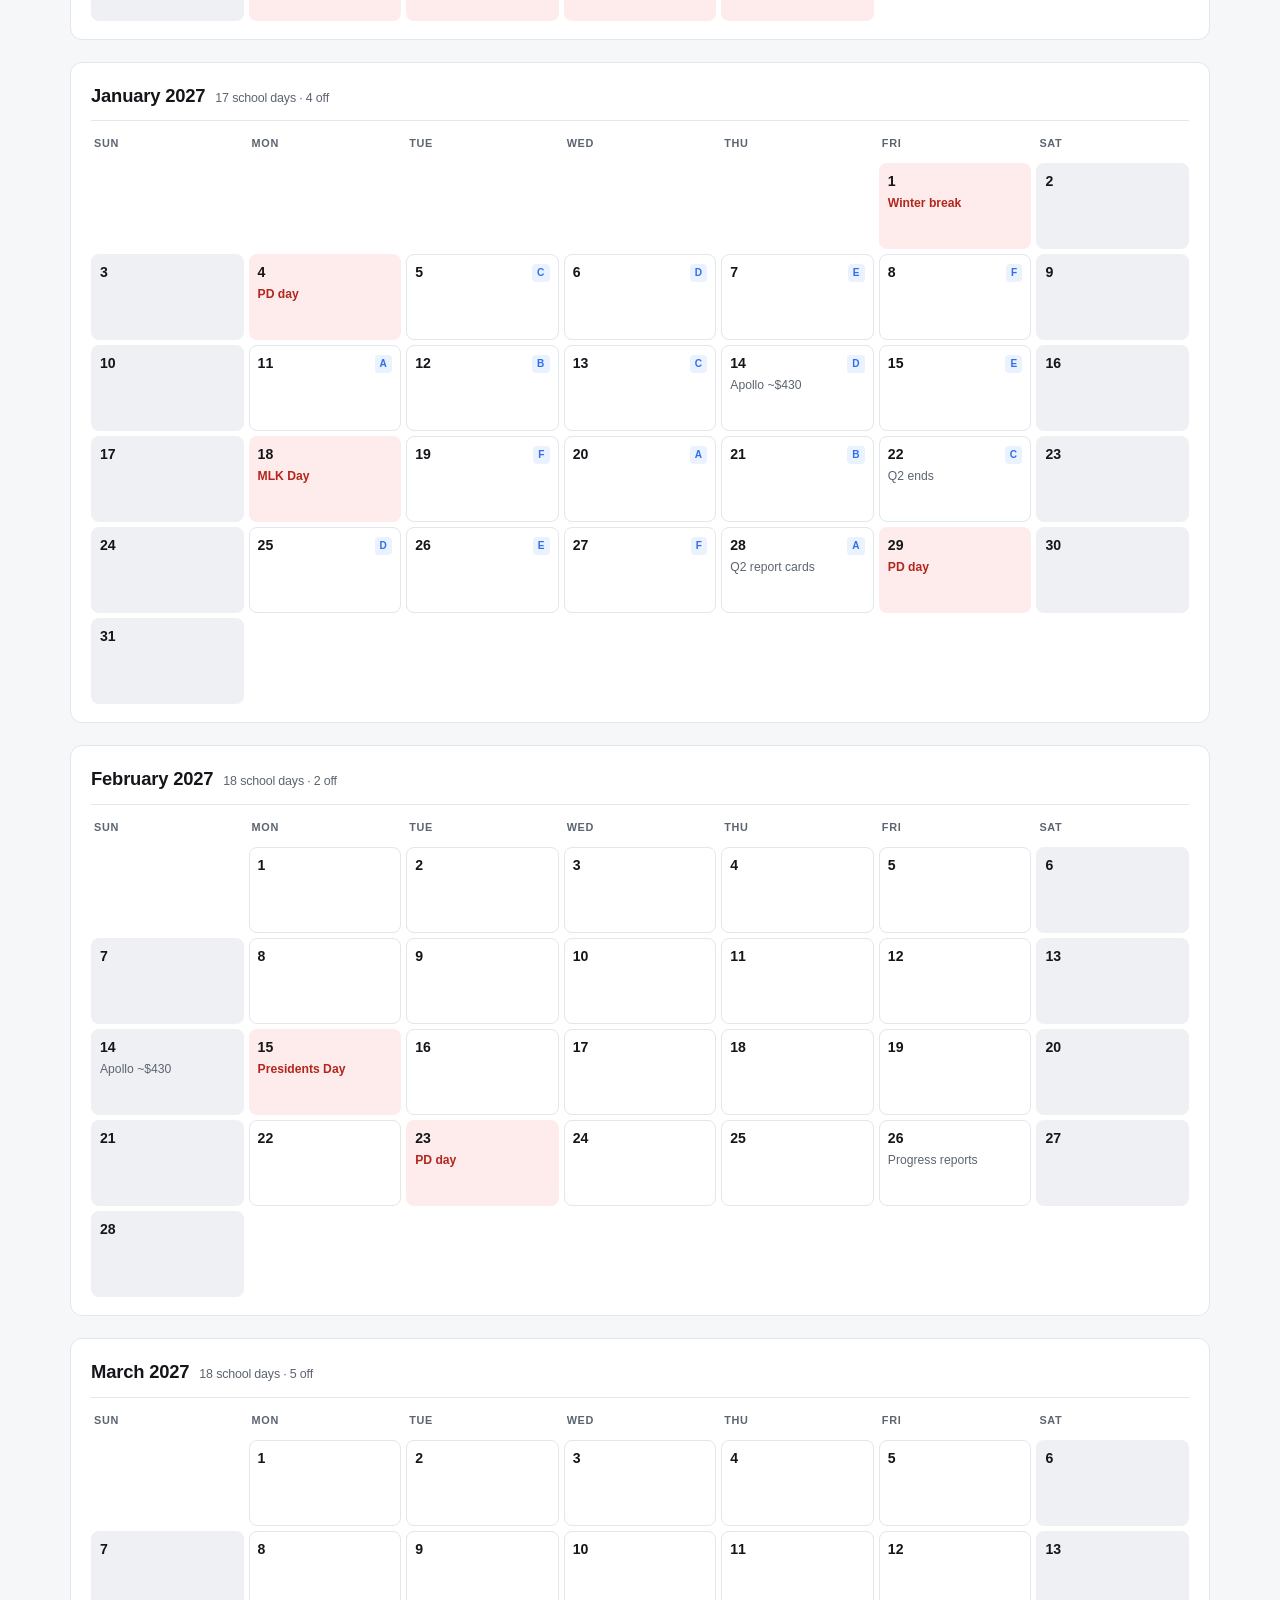
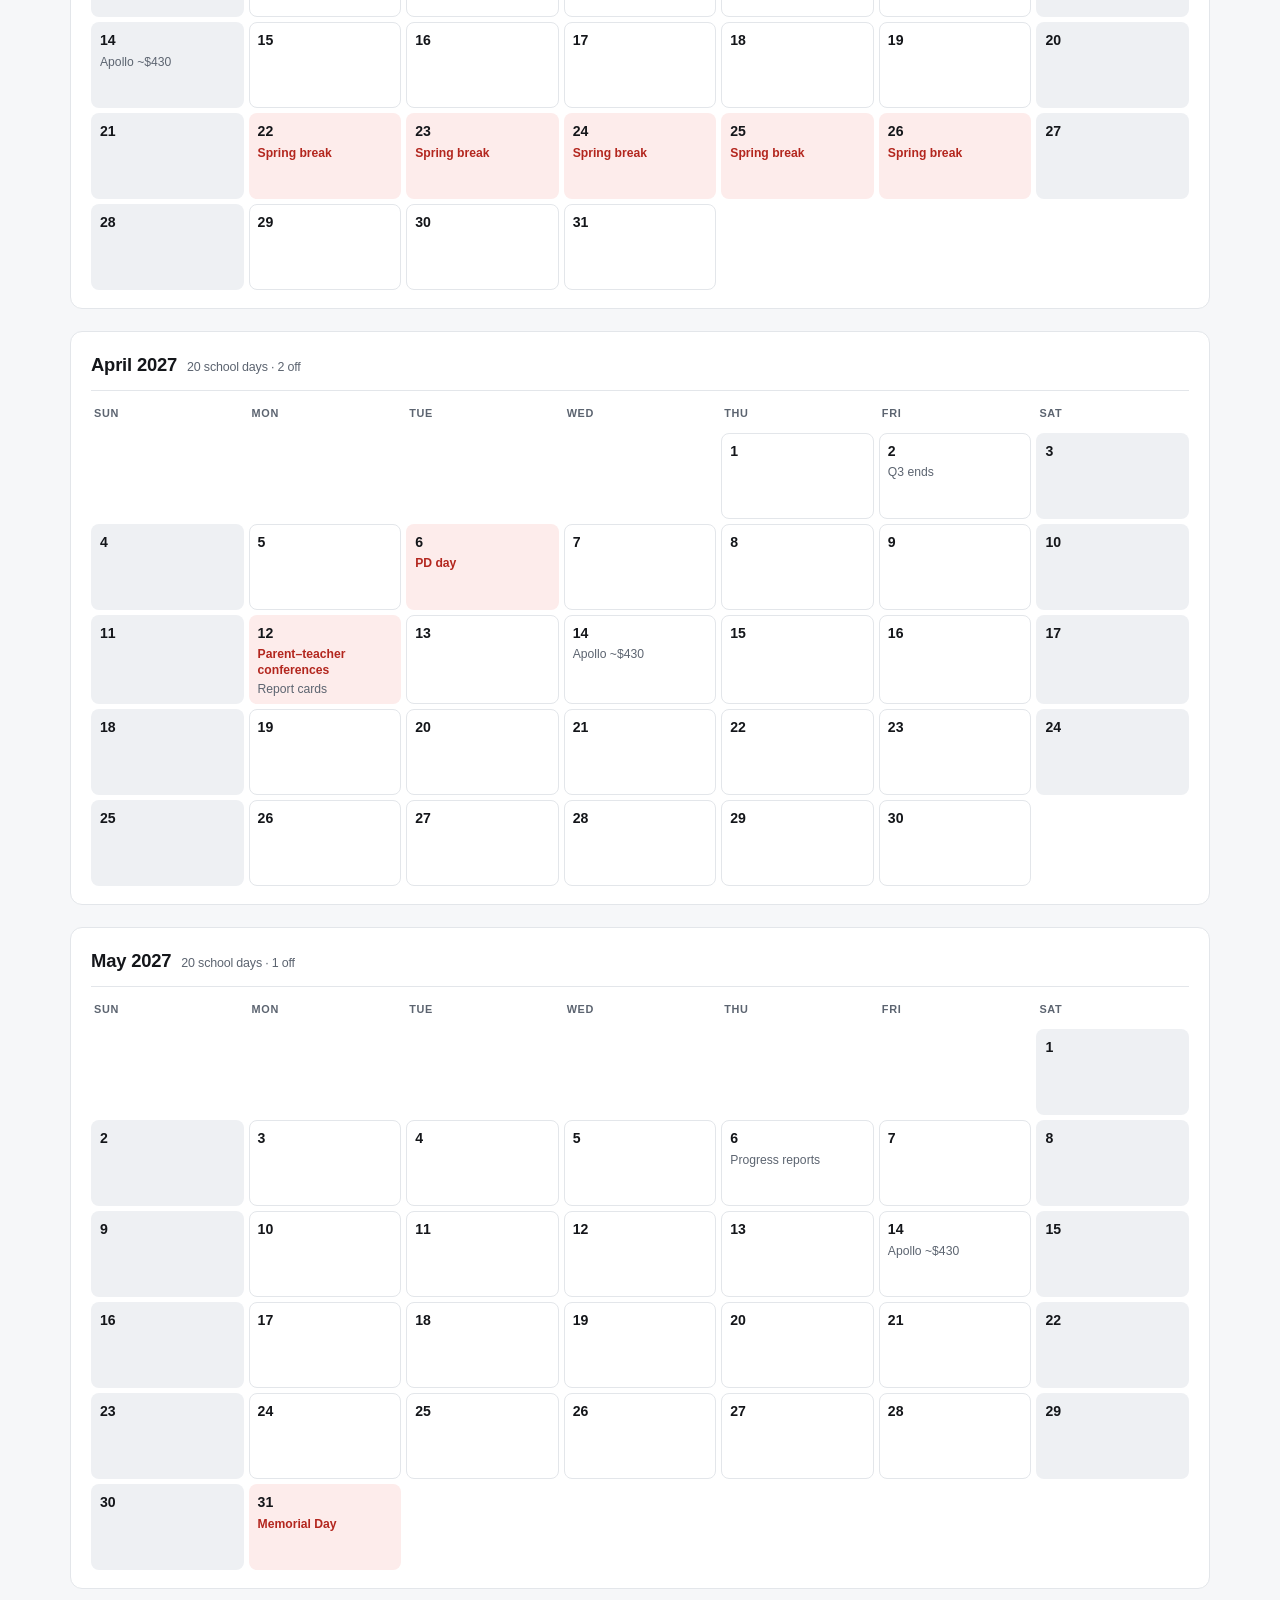
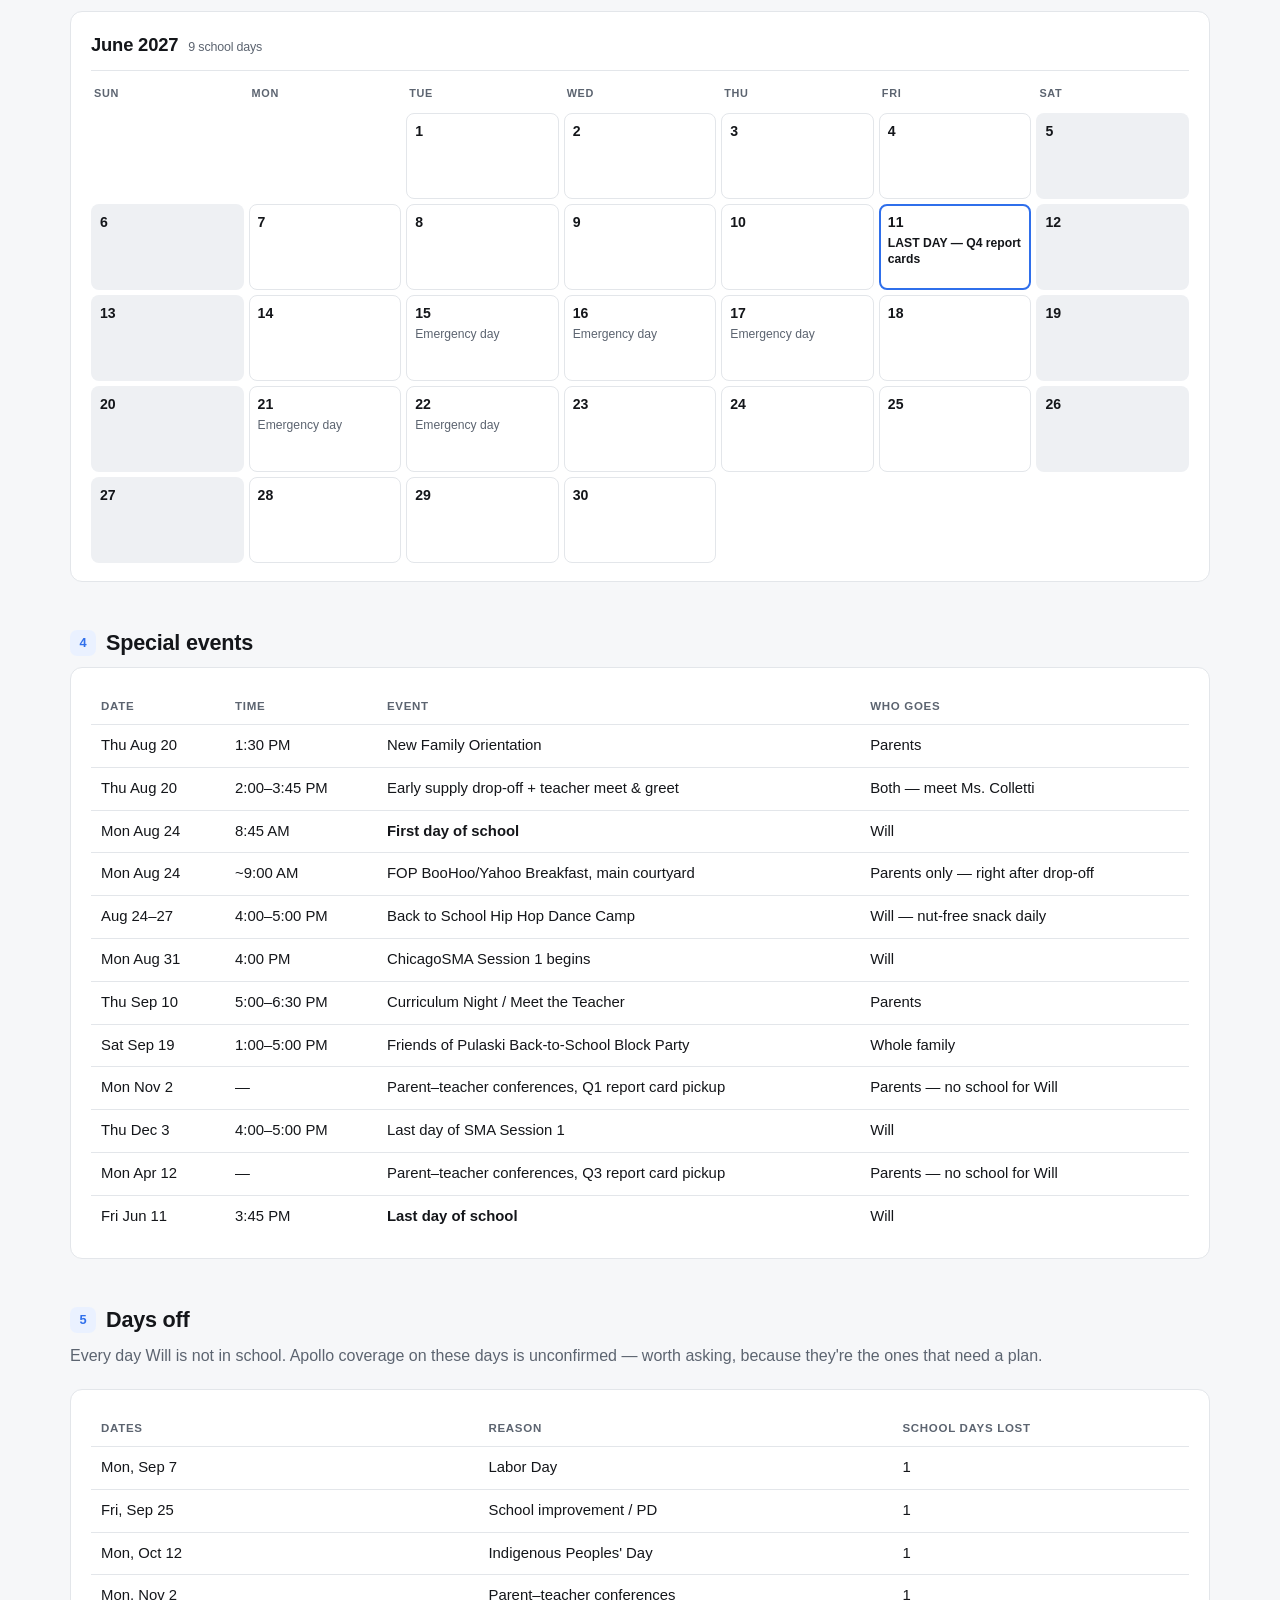
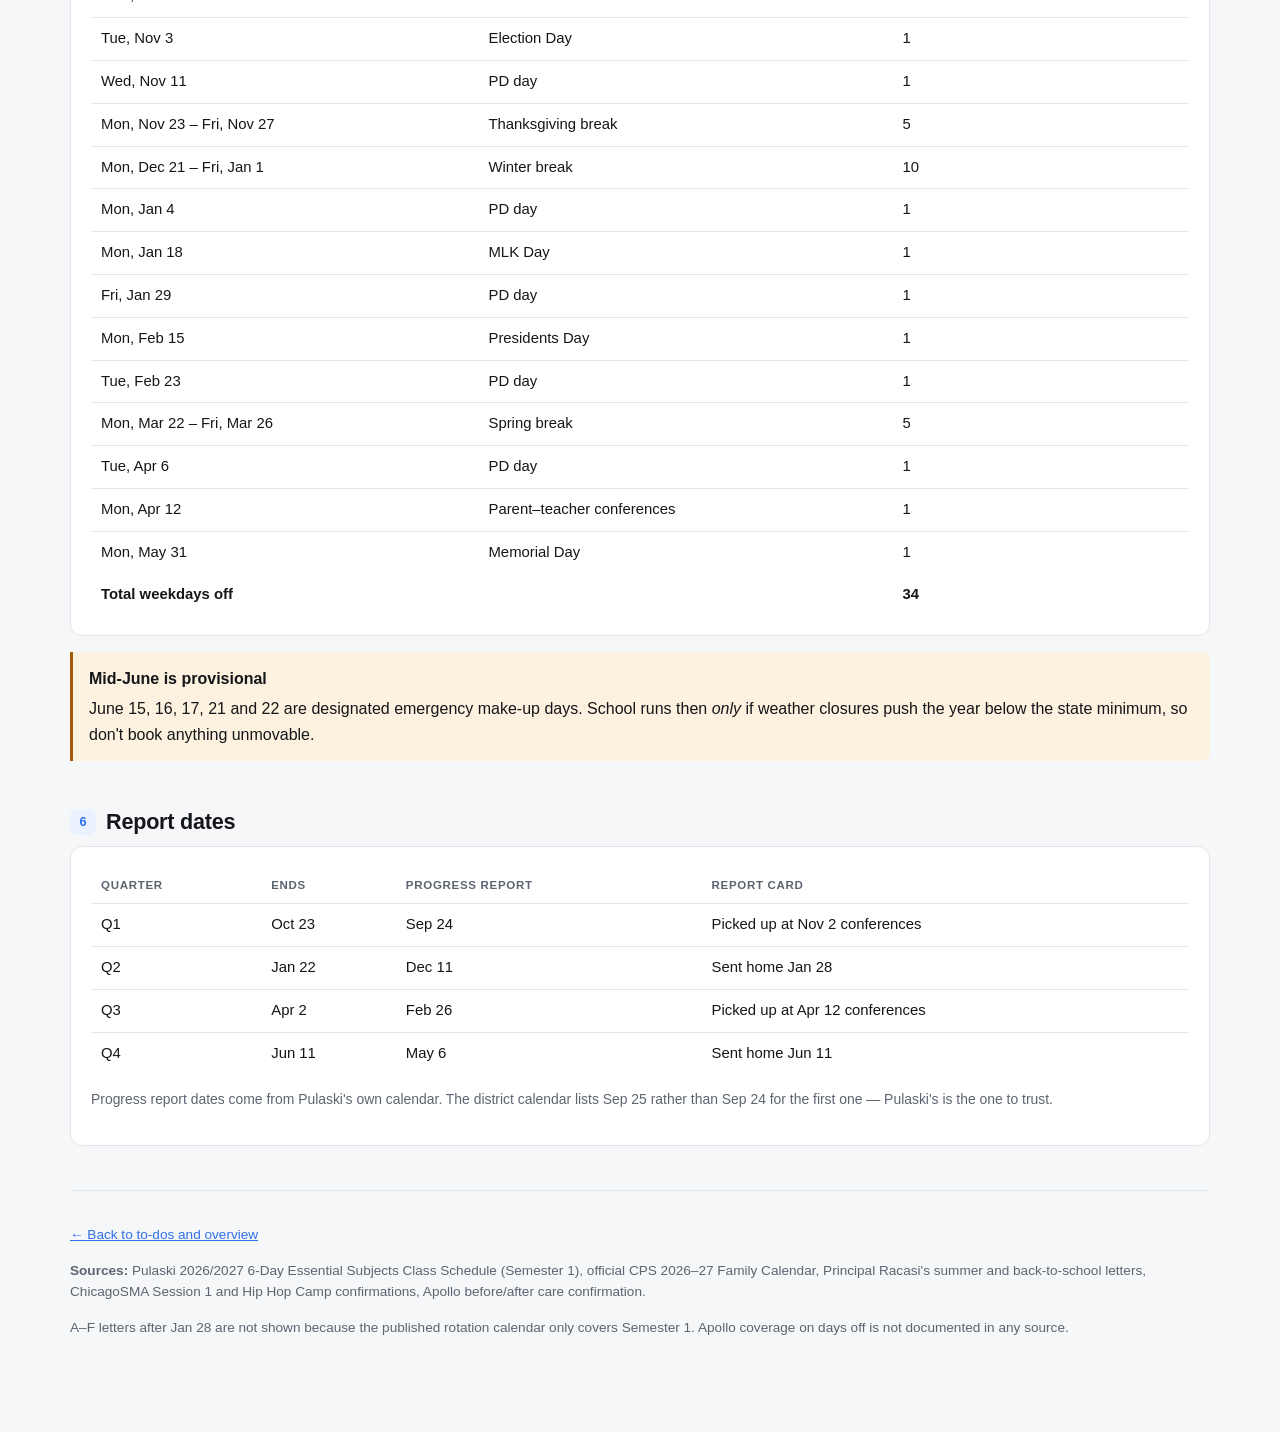
==== commit e498c63c: "Start calendar weeks on Sunday Switches the month grids from Monday-first to Sunday-first: leading p" ====
--- a/calendar.html
+++ b/calendar.html
@@ -249,7 +249,7 @@
 
 months.forEach(([y,m])=>{
   const first=new Date(y,m,1), dim=new Date(y,m+1,0).getDate();
-  let pad=(first.getDay()+6)%7;   // Monday-first
+  let pad=first.getDay();   // Sunday-first
 
   // school days vs weekdays off, for the month header
   let inSchool=0, daysOff=0;
@@ -265,7 +265,7 @@
     : (daysOff? daysOff+' weekday'+(daysOff===1?'':'s')+' off' : 'no school this month');
 
   let html='<div class="month"><h3>'+MN[m]+' '+y+'<span class="mcount">'+summary+'</span></h3><div class="grid">'
-    + ['Mon','Tue','Wed','Thu','Fri','Sat','Sun'].map(d=>'<div class="dow">'+d+'</div>').join('');
+    + ['Sun','Mon','Tue','Wed','Thu','Fri','Sat'].map(d=>'<div class="dow">'+d+'</div>').join('');
   for(let p=0;p<pad;p++) html+='<div class="cell pad"></div>';
   for(let day=1;day<=dim;day++){
     const dt=new Date(y,m,day);
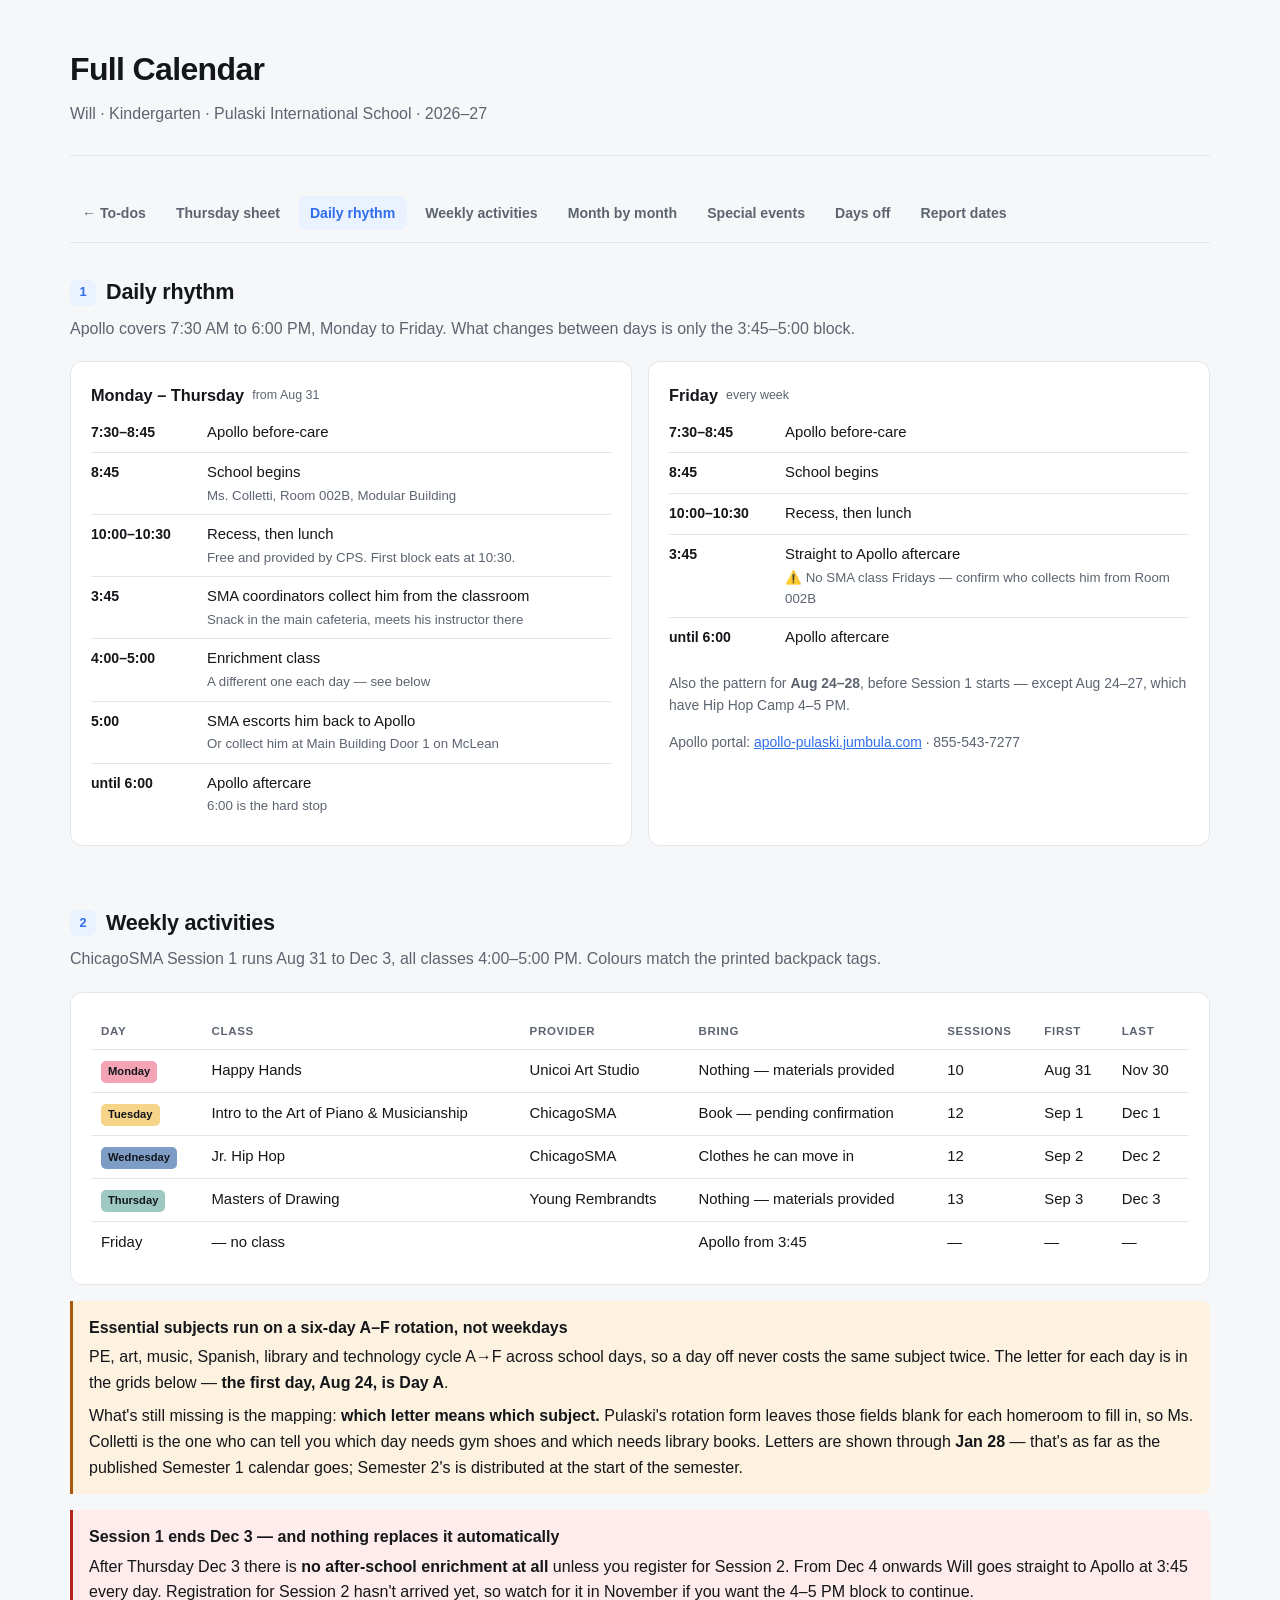
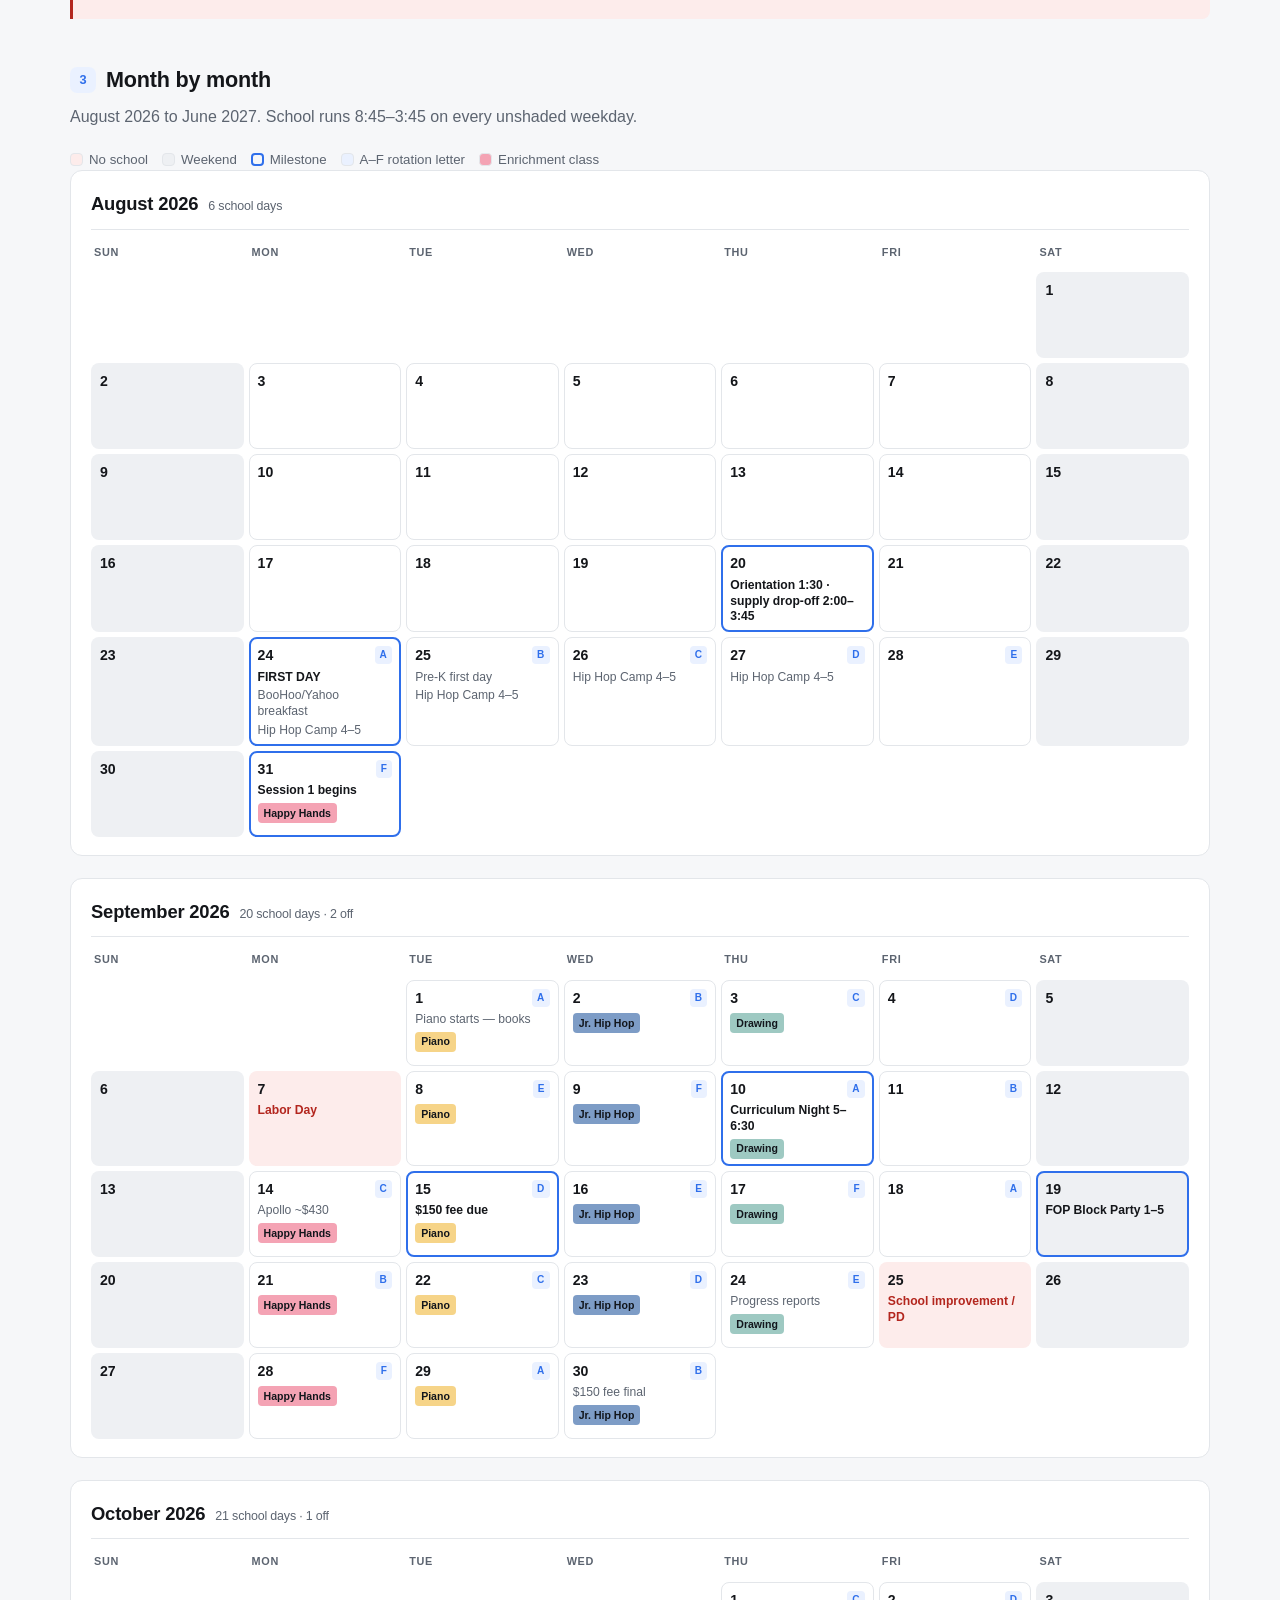
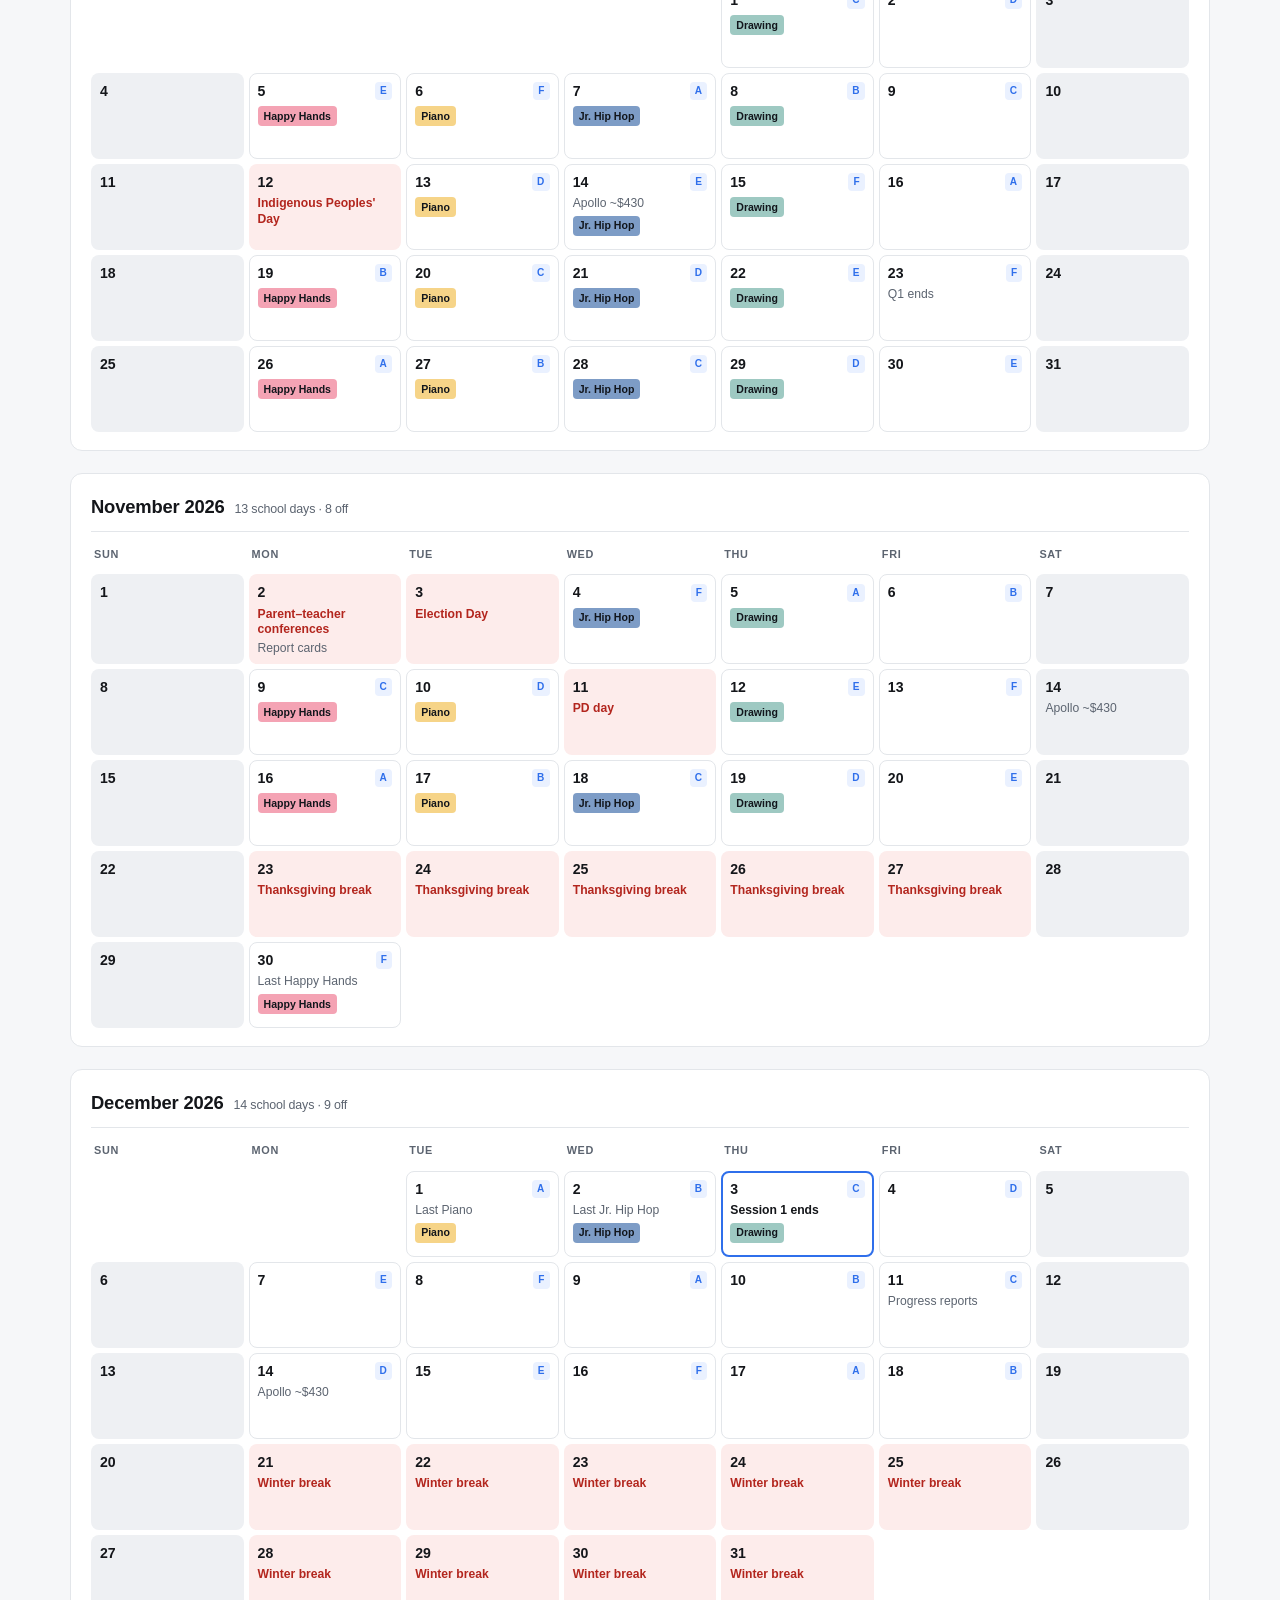
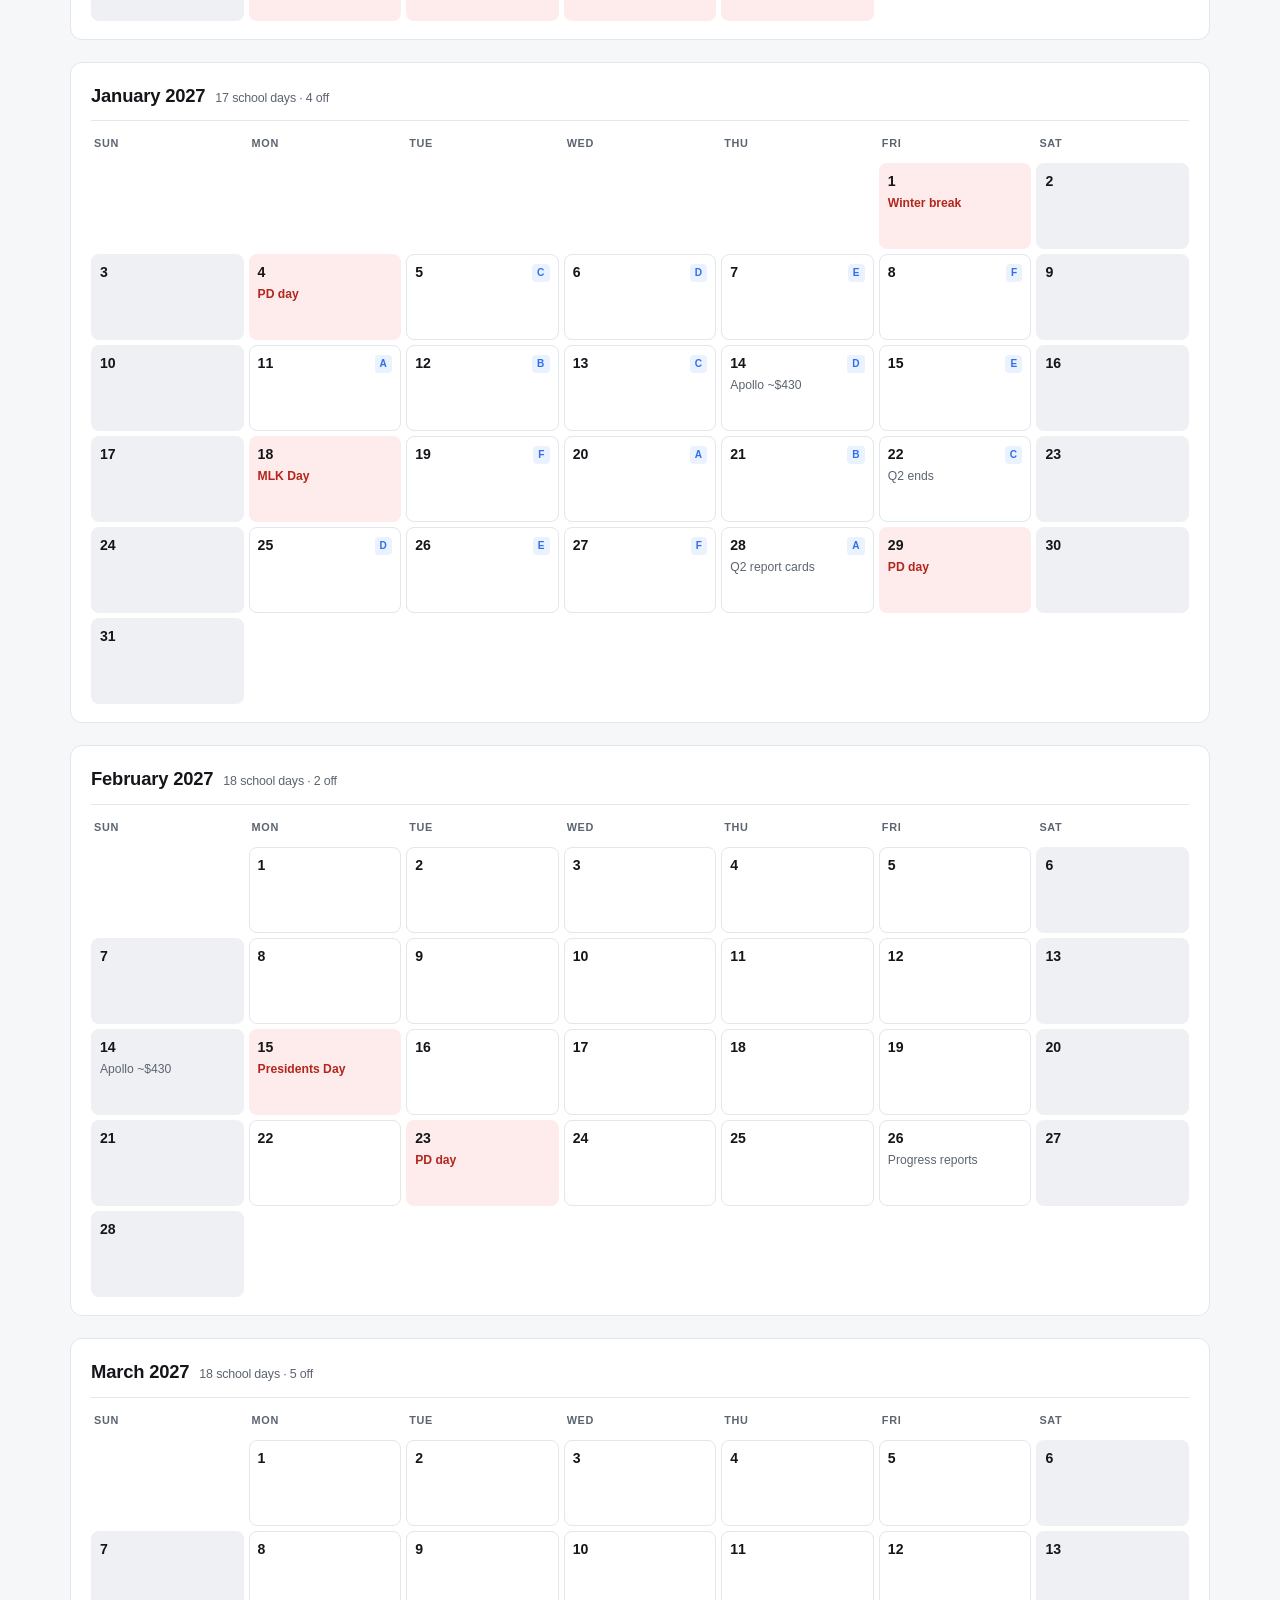
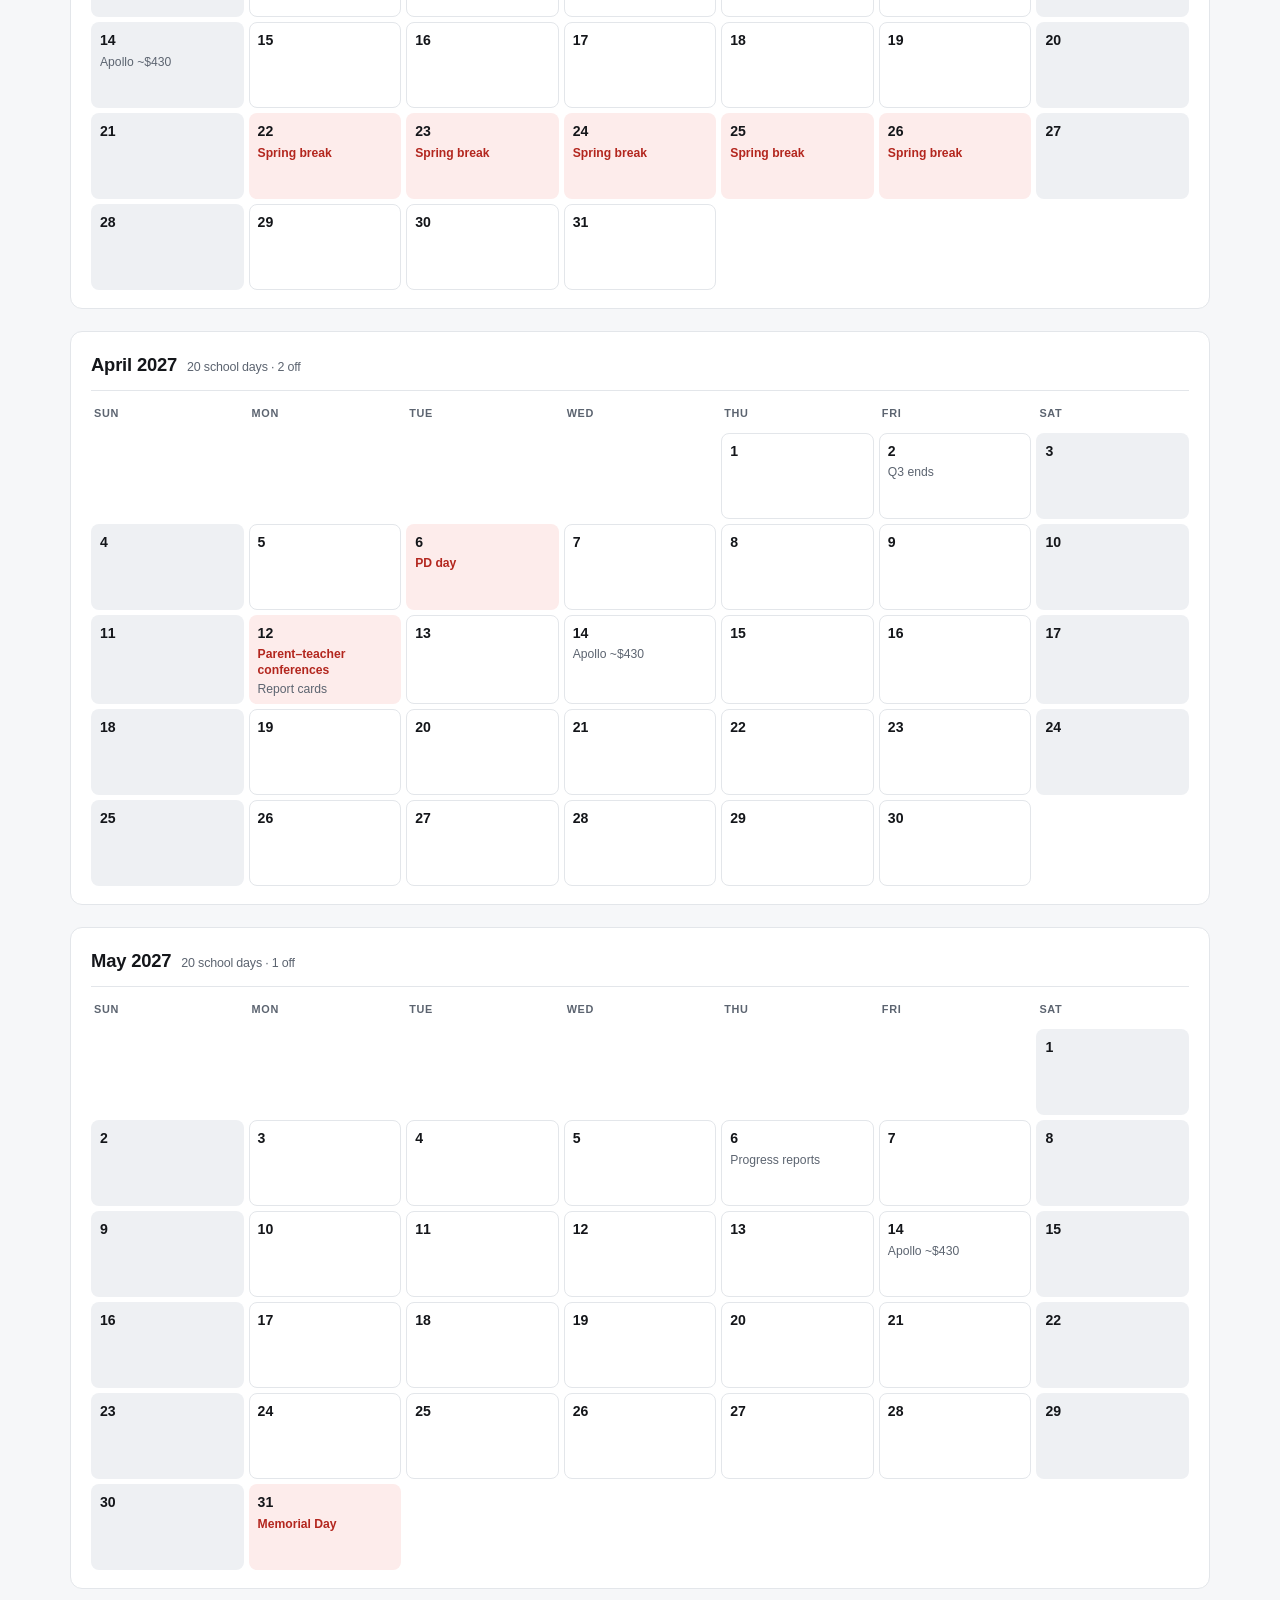
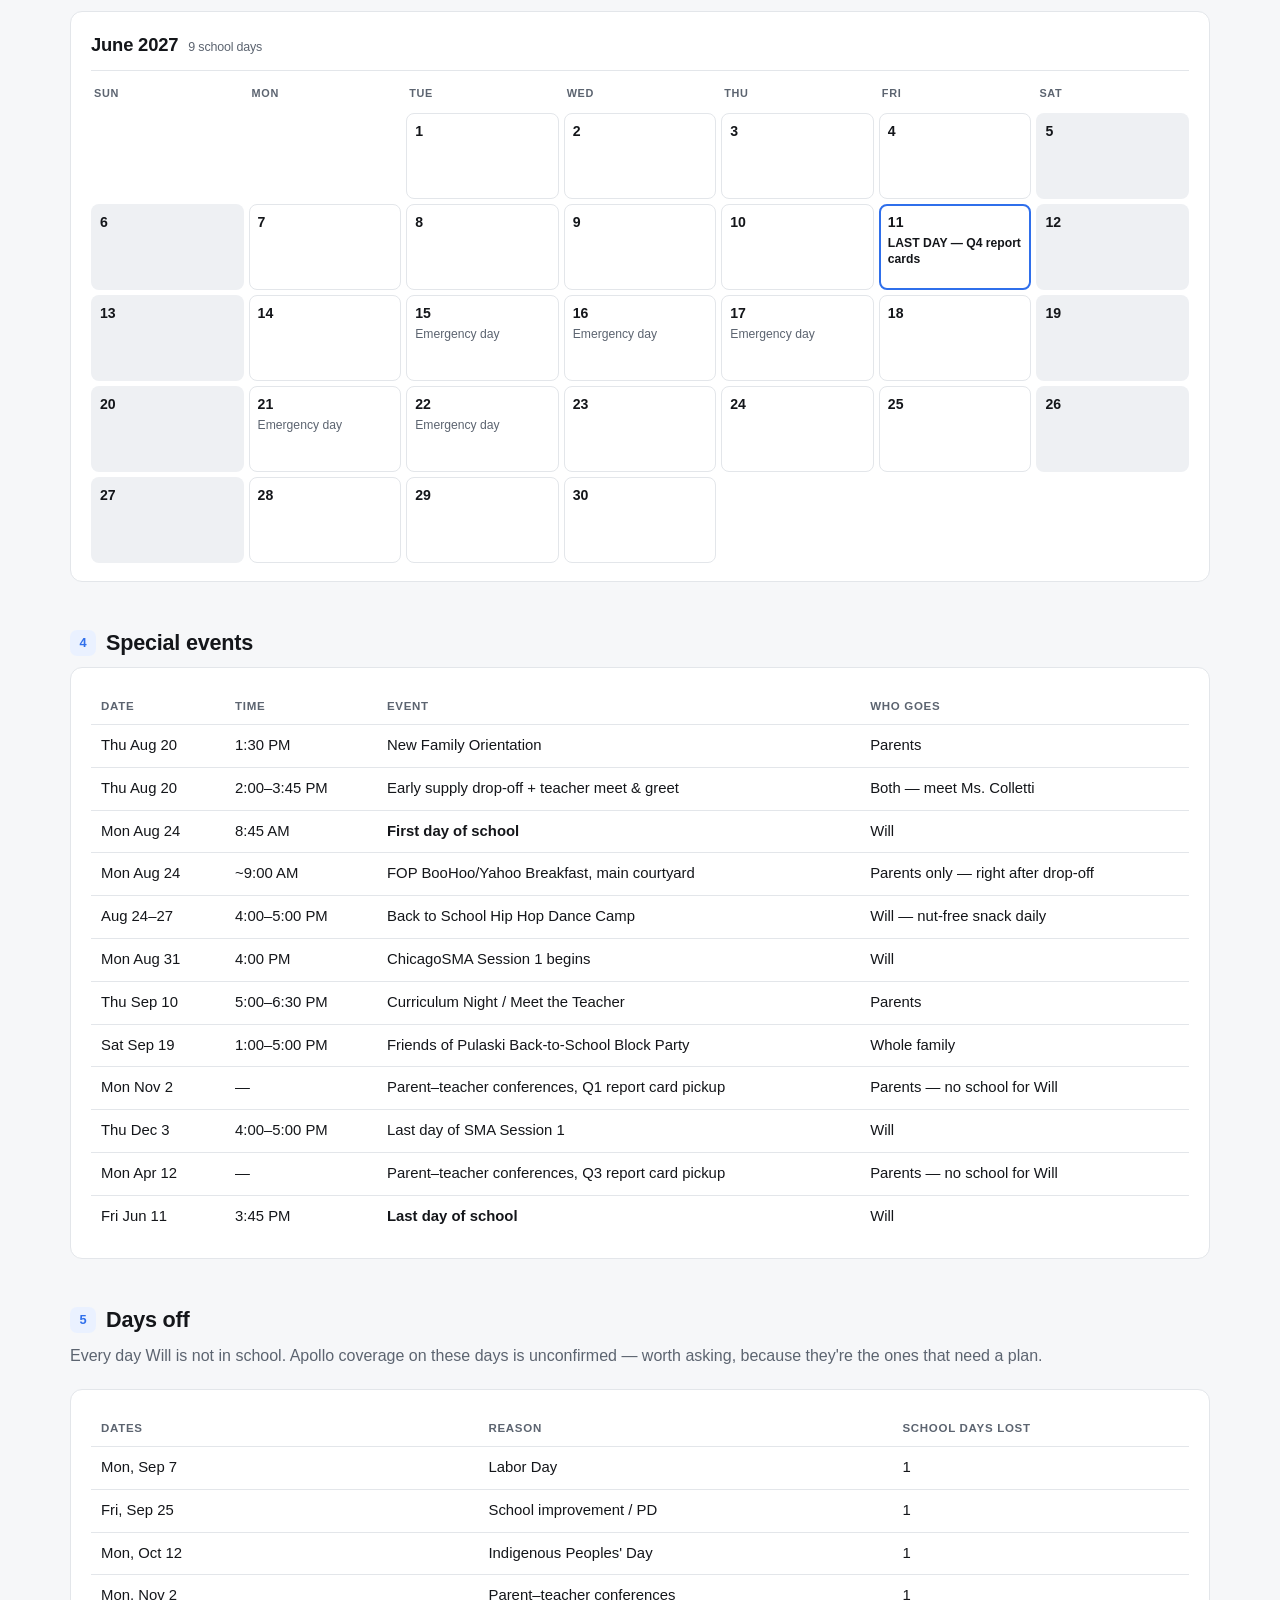
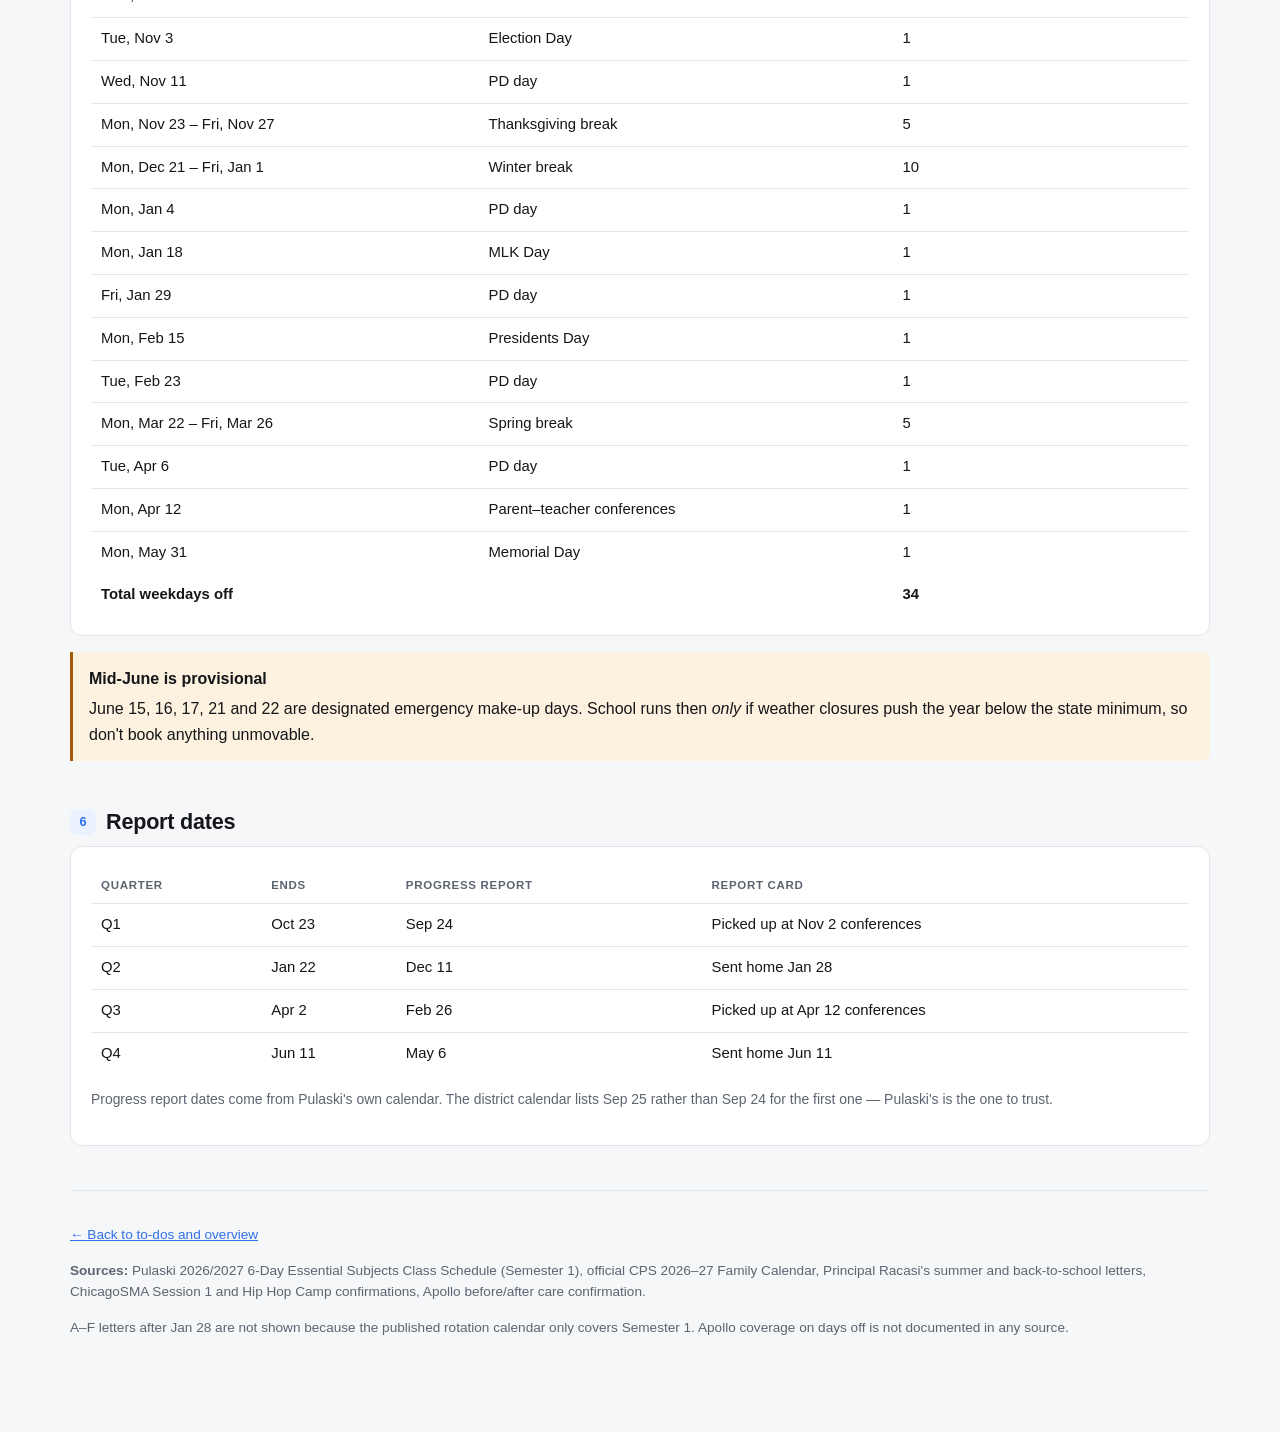
==== commit b3f5470f: "Add Thursday meet-and-greet question sheet New meet-and-greet.html: what to take, the after-school s" ====
--- a/calendar.html
+++ b/calendar.html
@@ -16,7 +16,8 @@
 </header>
 
 <nav><ul>
-  <li><a href="index.html">&larr; To-dos &amp; overview</a></li>
+  <li><a href="index.html">&larr; To-dos</a></li>
+  <li><a href="meet-and-greet.html">Thursday sheet</a></li>
   <li><a href="#rhythm" class="here">Daily rhythm</a></li>
   <li><a href="#week">Weekly activities</a></li>
   <li><a href="#year">Month by month</a></li>
--- a/style.css
+++ b/style.css
@@ -156,9 +156,34 @@
 .legend span{display:flex;align-items:center;gap:6px}
 .sw{width:13px;height:13px;border-radius:4px;border:1px solid var(--line);flex:none}
 
+/* ---------- meet & greet sheet ---------- */
+.capture{background:var(--accent-soft);border:1px solid var(--accent);border-radius:var(--radius);
+  padding:18px 20px;margin-bottom:24px}
+.capture h3{margin:0 0 10px;font-size:1.05rem;color:var(--accent)}
+.capture ol{margin:0;padding-left:22px}
+.capture li{margin:5px 0;font-weight:600}
+.capture li span{font-weight:400;color:var(--muted)}
+
+ul.ask{list-style:none;margin:0;padding:0}
+ul.ask li{padding:12px 0;border-top:1px solid var(--line)}
+ul.ask li:first-child{border-top:0}
+ul.ask .q{display:flex;gap:11px;align-items:flex-start;font-weight:600}
+ul.ask .q .box{margin-top:3px}
+ul.ask .why{display:block;margin:4px 0 0 30px;color:var(--muted);font-size:.87rem;font-weight:400}
+ul.ask .line{display:block;margin:9px 0 0 30px;border-bottom:1px dashed var(--line);height:20px}
+
+.script{background:var(--card);border:1px dashed var(--muted);border-radius:8px;padding:14px 16px;
+  font-size:.92rem;margin-top:12px}
+.script b{display:block;margin-bottom:6px;font-size:.72rem;text-transform:uppercase;
+  letter-spacing:.06em;color:var(--muted)}
+.script table{font-size:.9rem}
+.script table td{padding:5px 8px}
+
 @media print{
   nav,.countdown{display:none}
   body{background:#fff}
-  .card,.progress,.month{break-inside:avoid}
+  .card,.progress,.month,ul.ask li{break-inside:avoid}
   .cell{min-height:70px}
+  ul.ask .line{border-bottom:1px solid #999}
+  .capture{border:2px solid #333}
 }
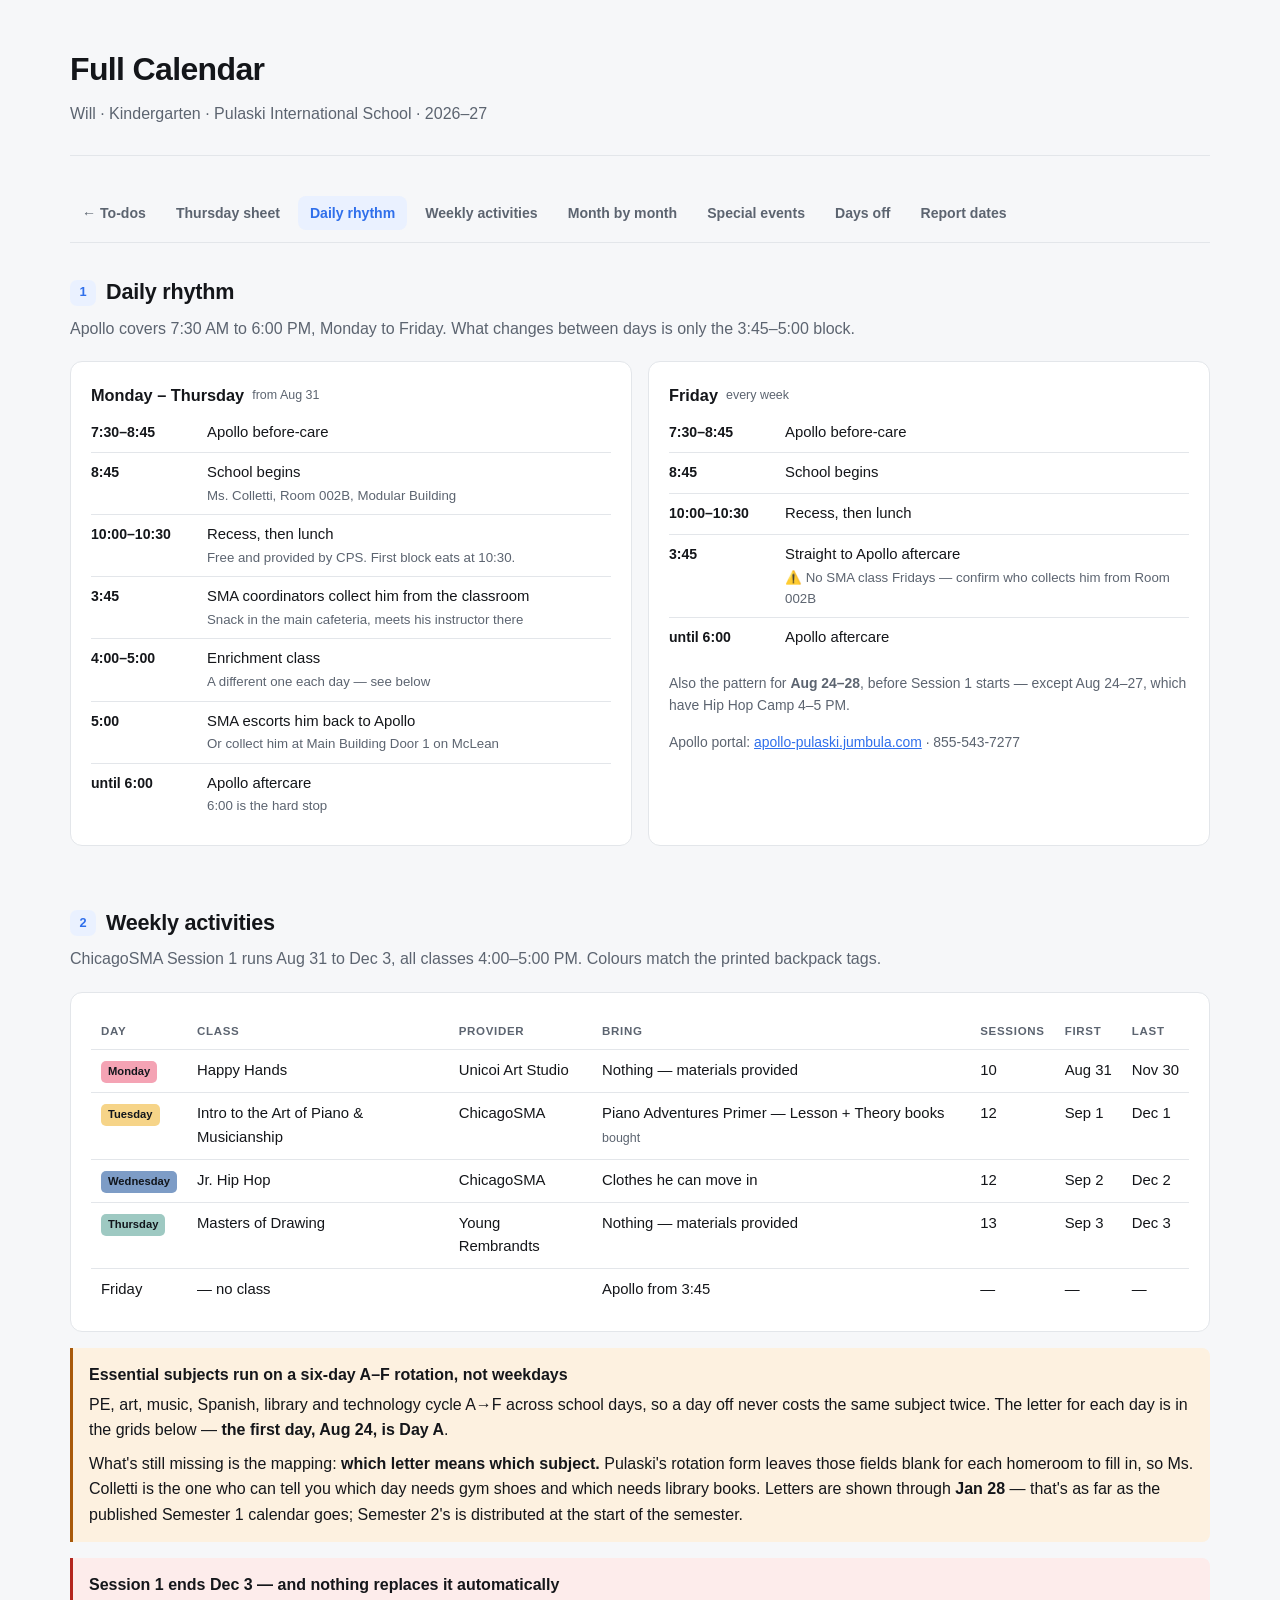
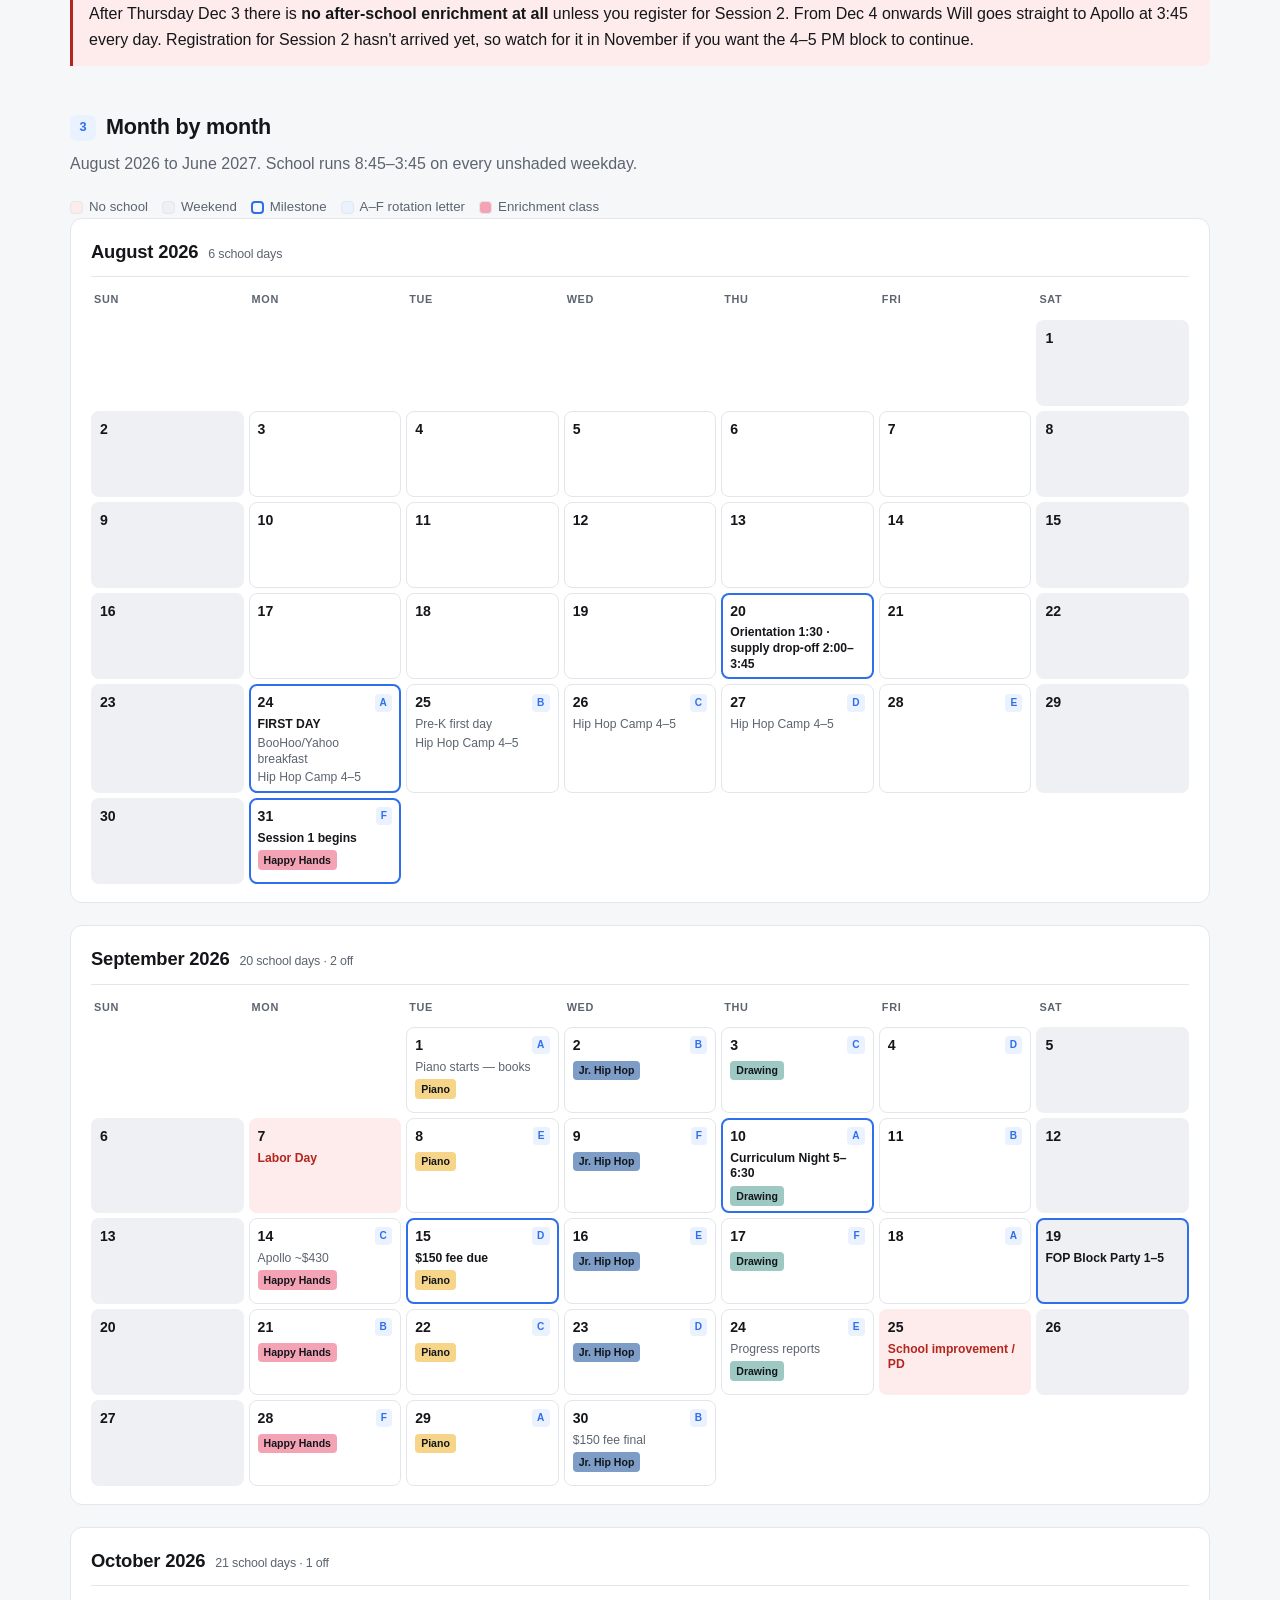
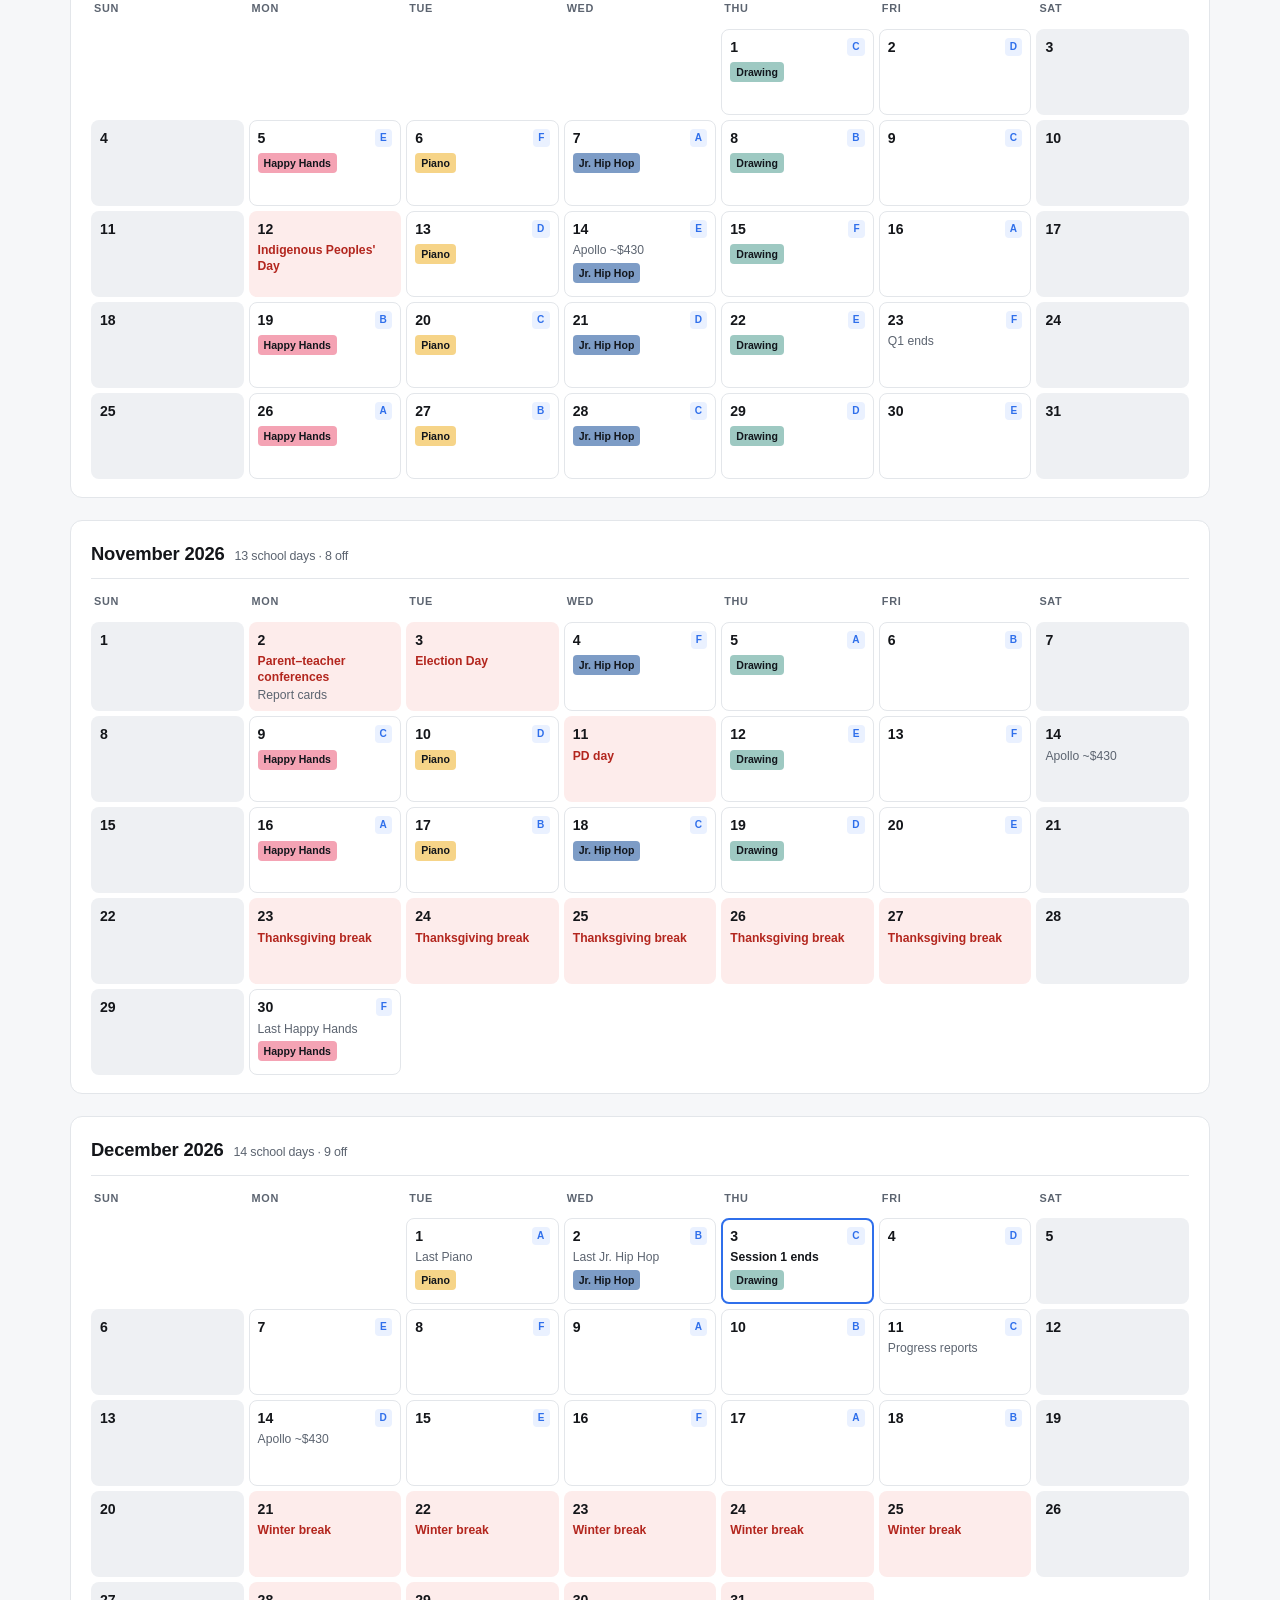
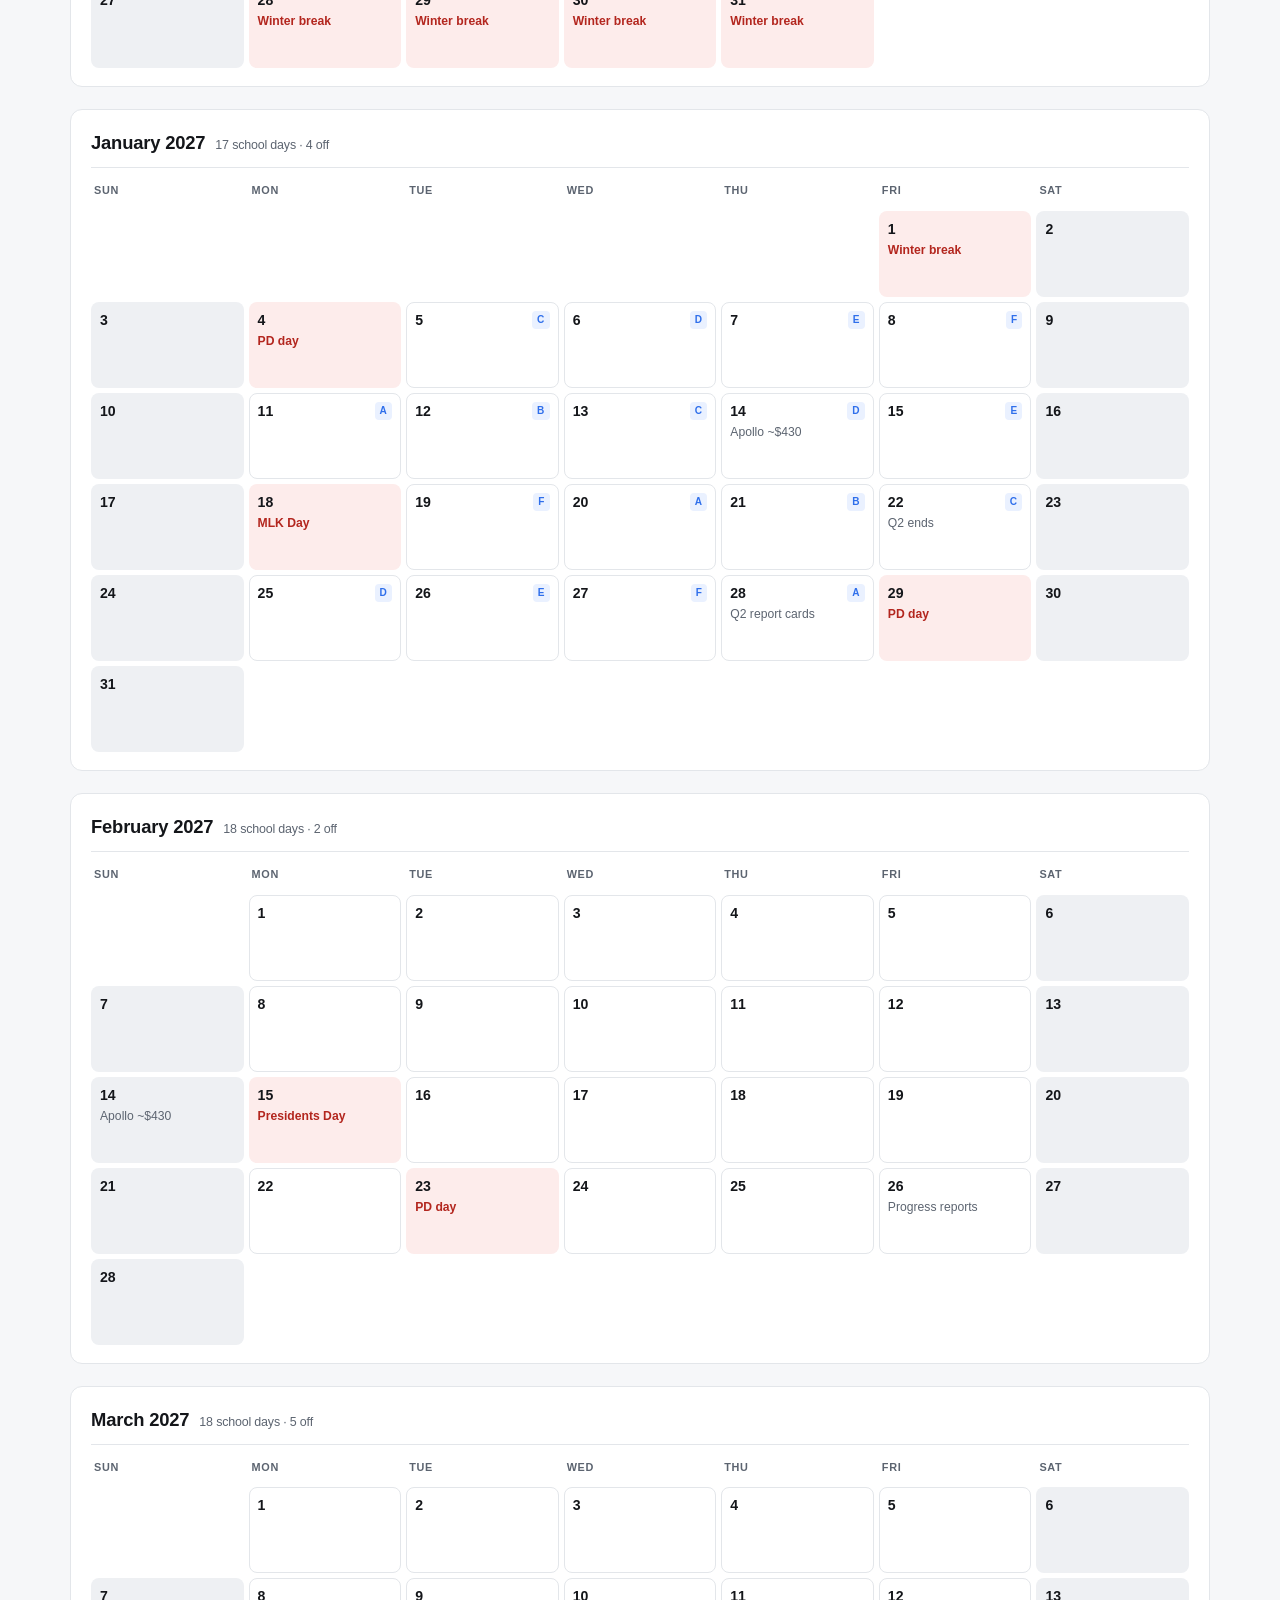
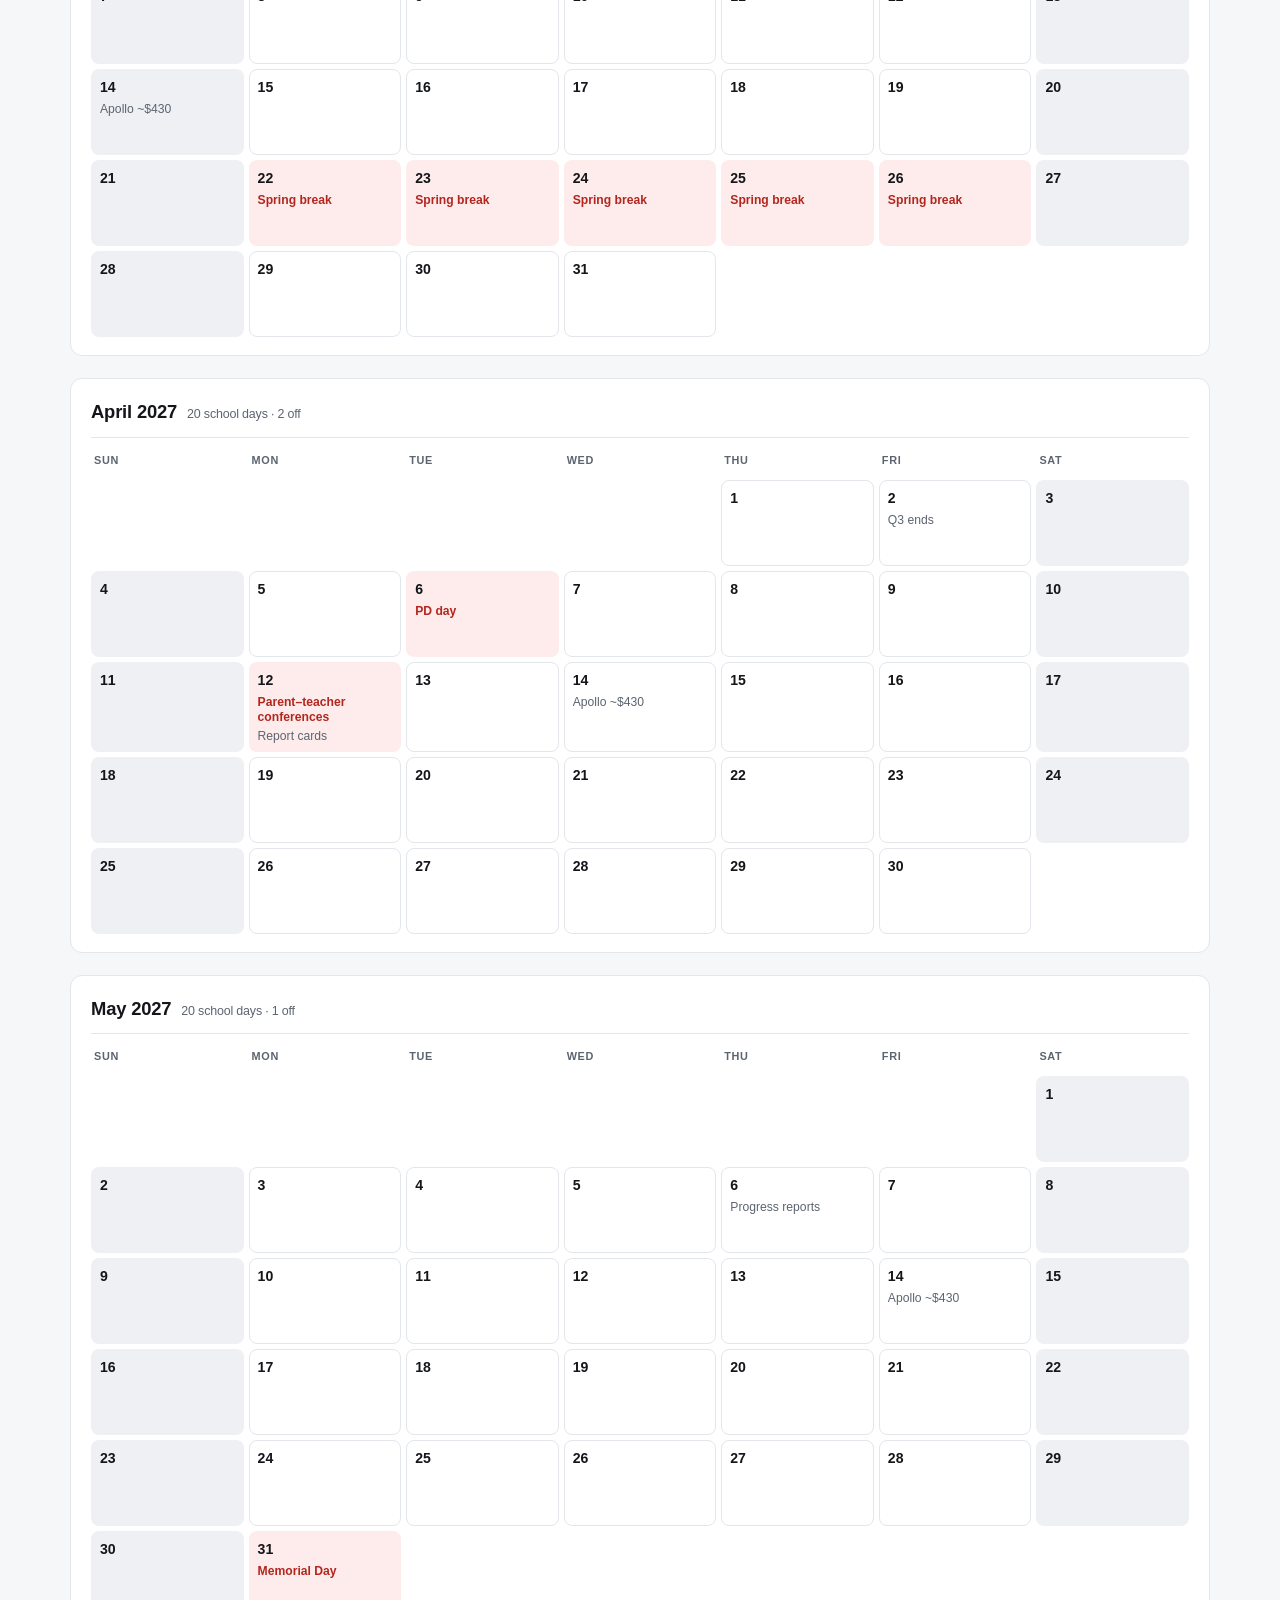
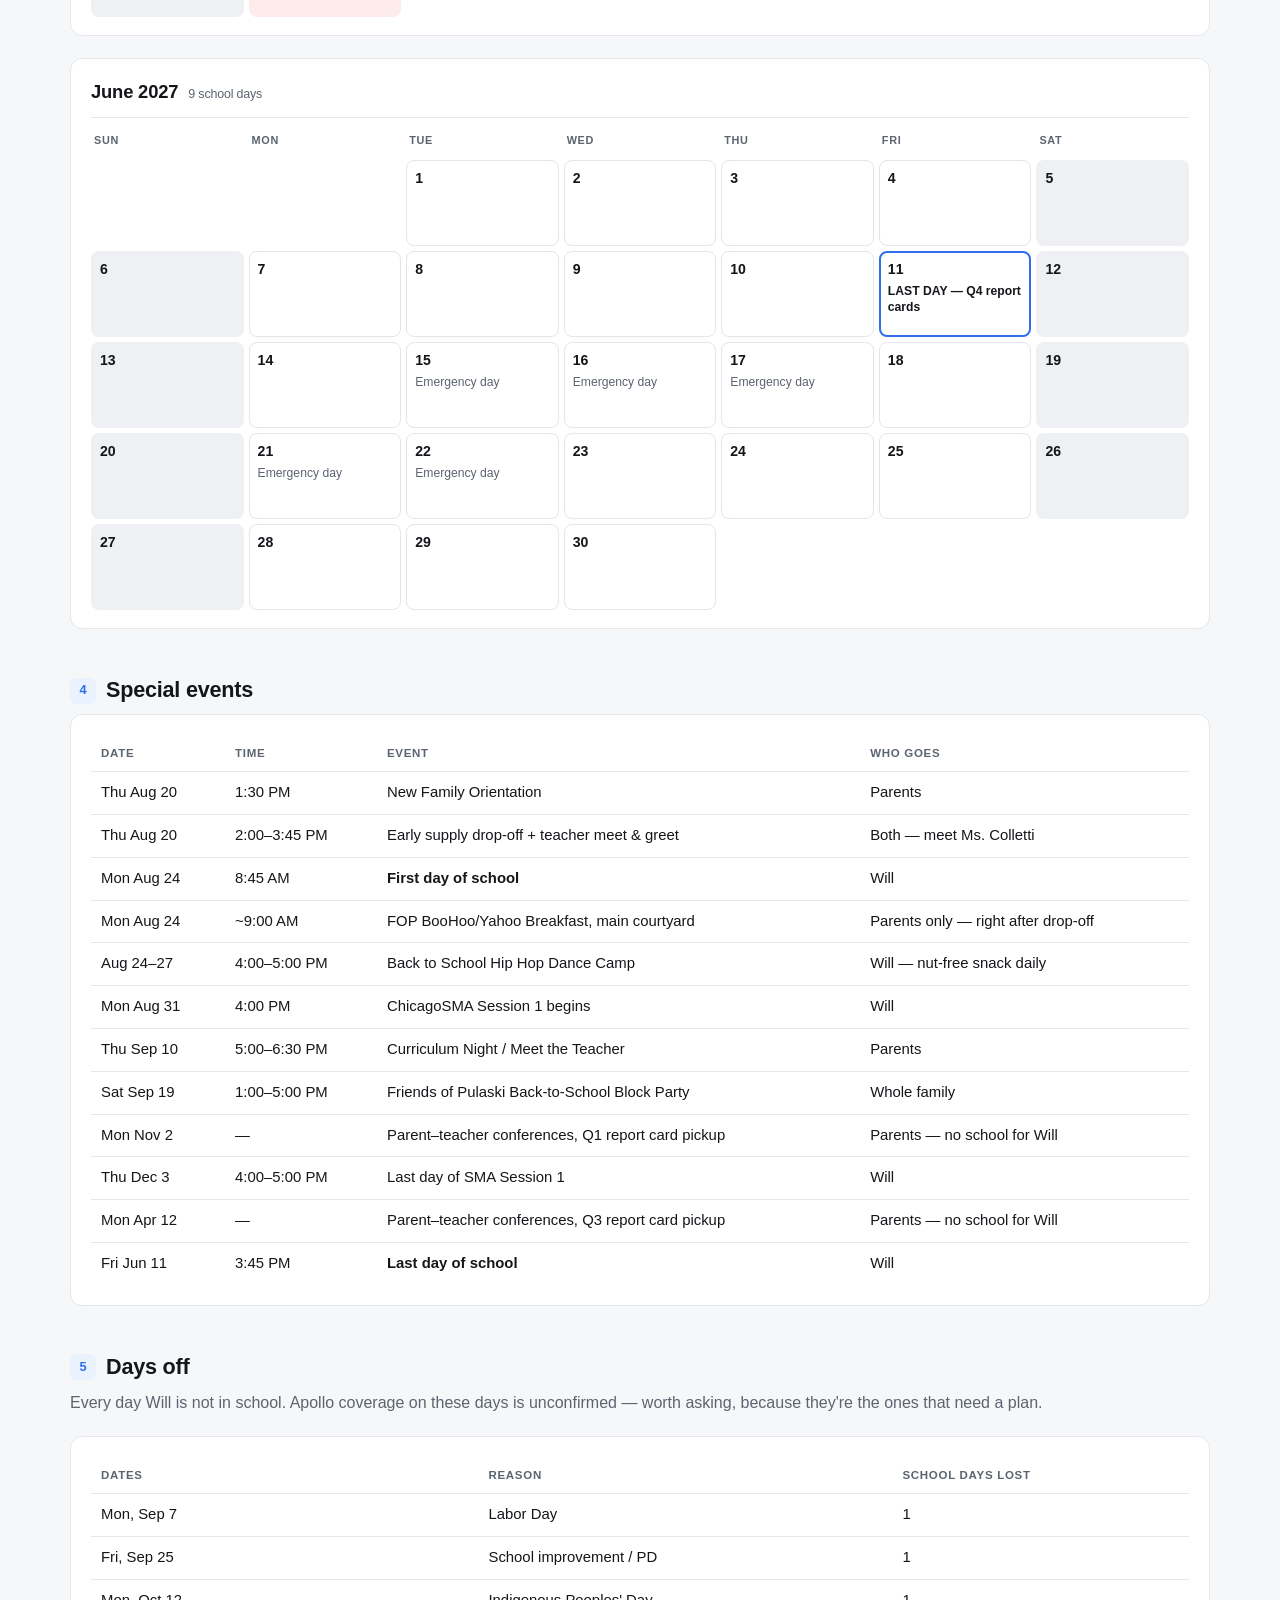
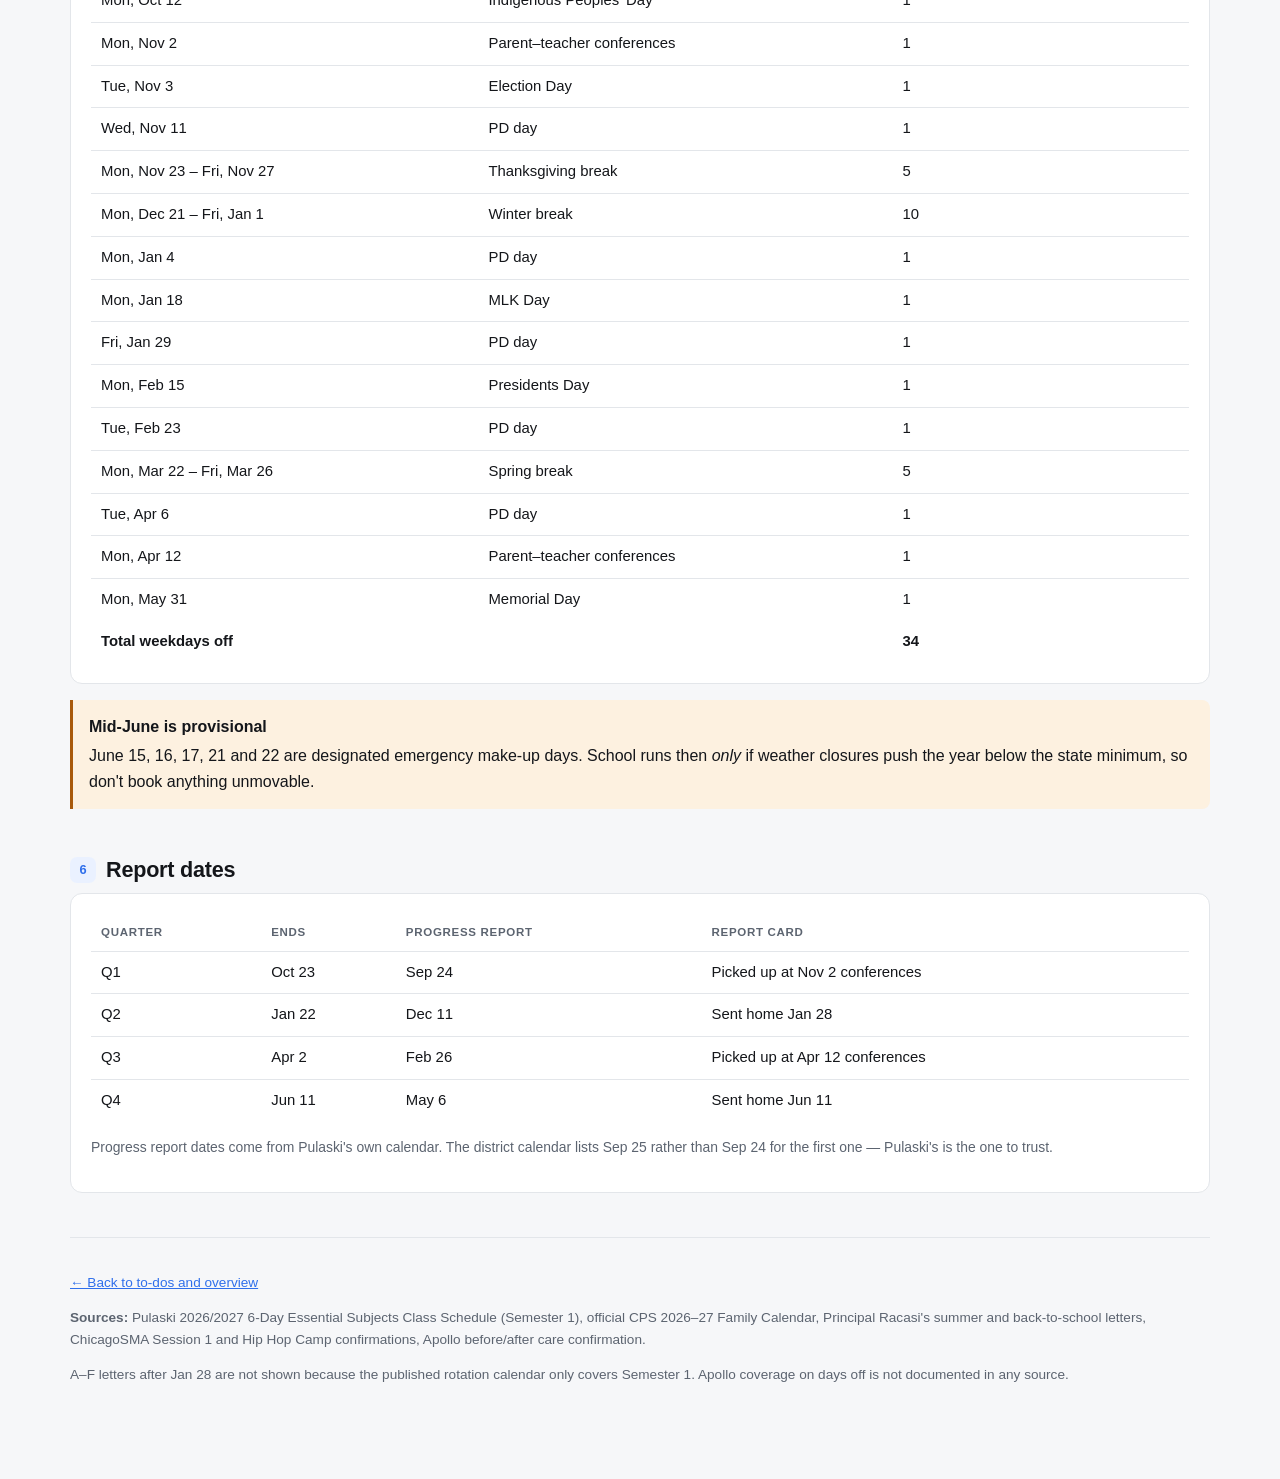
==== commit 2c1d4cef: "Piano books confirmed and bought Piano Adventures Primer Level - Lesson Book and Theory Book (Faber)" ====
--- a/calendar.html
+++ b/calendar.html
@@ -67,7 +67,7 @@
       <thead><tr><th>Day</th><th>Class</th><th>Provider</th><th>Bring</th><th>Sessions</th><th>First</th><th>Last</th></tr></thead>
       <tbody>
         <tr><td><span class="chip mon">Monday</span></td><td>Happy Hands</td><td>Unicoi Art Studio</td><td>Nothing — materials provided</td><td class="num">10</td><td class="num">Aug 31</td><td class="num">Nov 30</td></tr>
-        <tr><td><span class="chip tue">Tuesday</span></td><td>Intro to the Art of Piano &amp; Musicianship</td><td>ChicagoSMA</td><td>Book — pending confirmation</td><td class="num">12</td><td class="num">Sep 1</td><td class="num">Dec 1</td></tr>
+        <tr><td><span class="chip tue">Tuesday</span></td><td>Intro to the Art of Piano &amp; Musicianship</td><td>ChicagoSMA</td><td>Piano Adventures Primer — Lesson + Theory books <span class="pill">bought</span></td><td class="num">12</td><td class="num">Sep 1</td><td class="num">Dec 1</td></tr>
         <tr><td><span class="chip wed">Wednesday</span></td><td>Jr. Hip Hop</td><td>ChicagoSMA</td><td>Clothes he can move in</td><td class="num">12</td><td class="num">Sep 2</td><td class="num">Dec 2</td></tr>
         <tr><td><span class="chip thu">Thursday</span></td><td>Masters of Drawing</td><td>Young Rembrandts</td><td>Nothing — materials provided</td><td class="num">13</td><td class="num">Sep 3</td><td class="num">Dec 3</td></tr>
         <tr><td>Friday</td><td colspan="2">— no class</td><td>Apollo from 3:45</td><td class="num">—</td><td class="num">—</td><td class="num">—</td></tr>
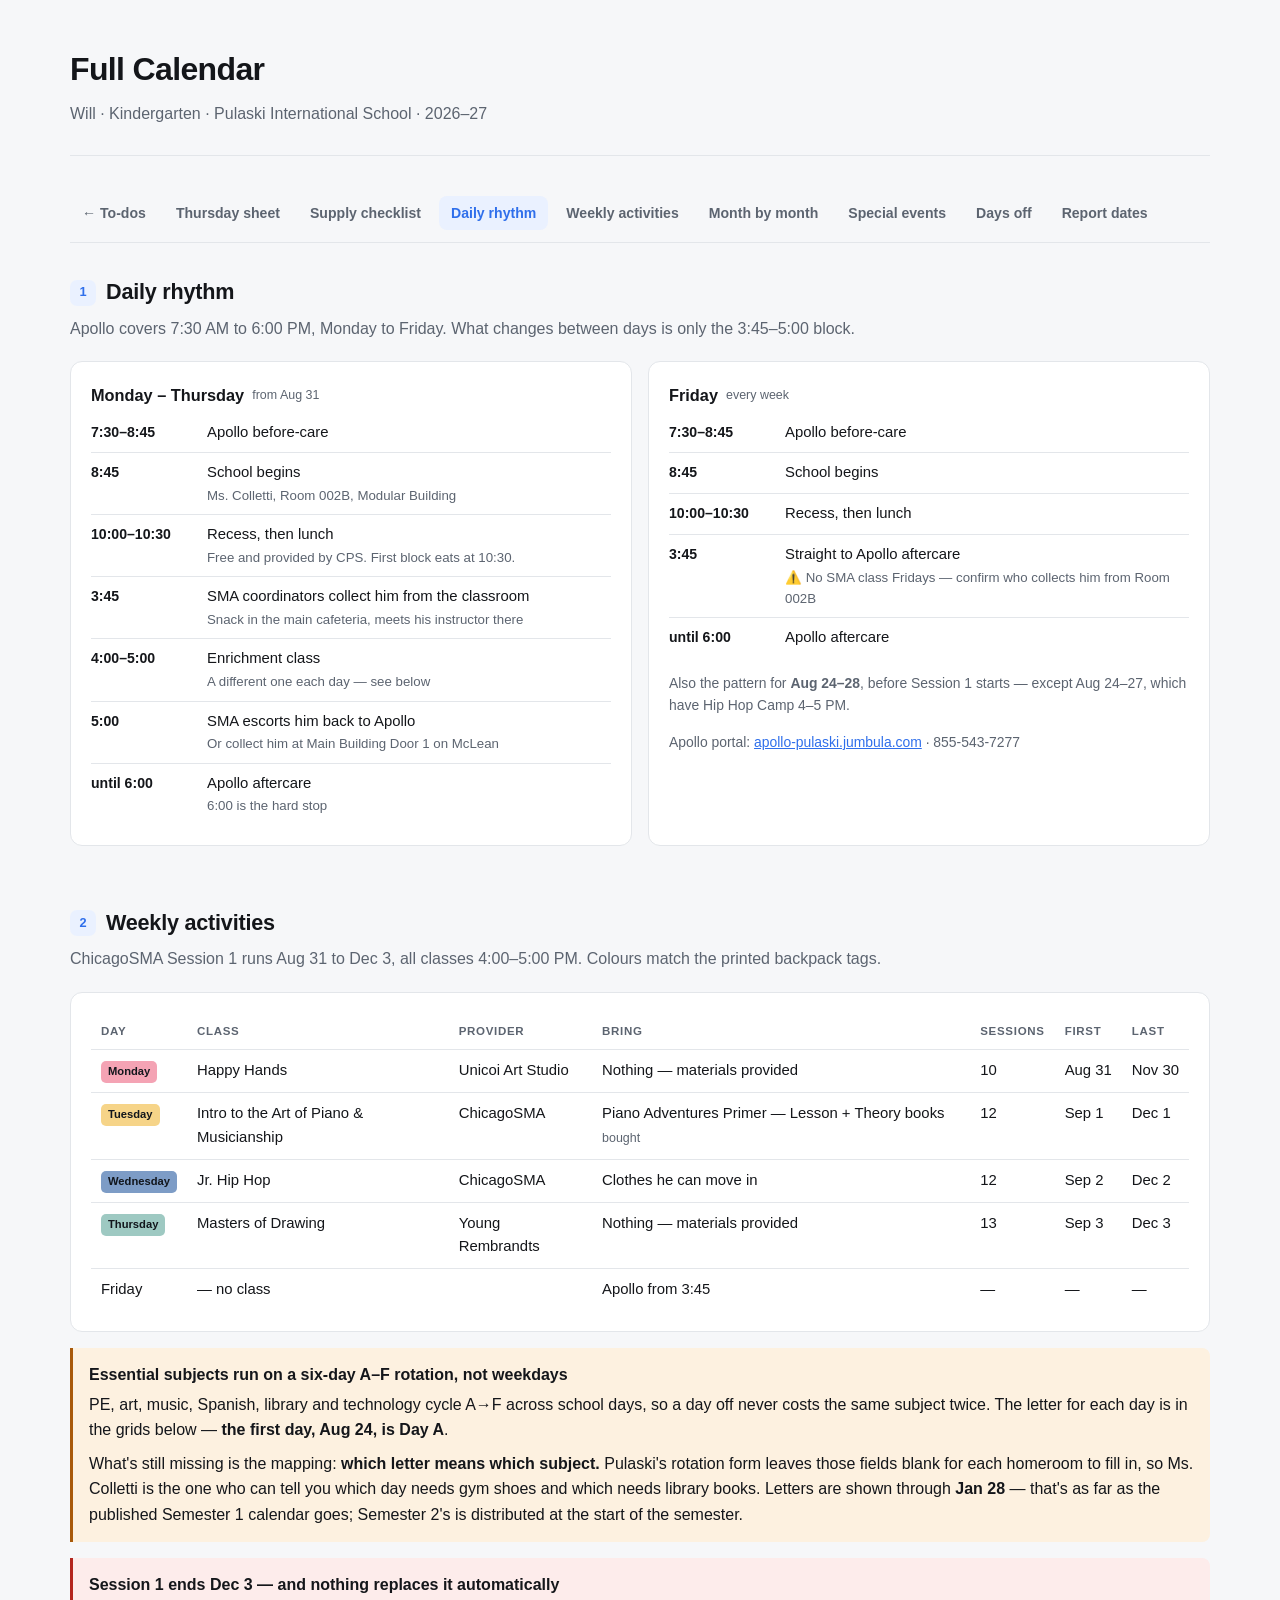
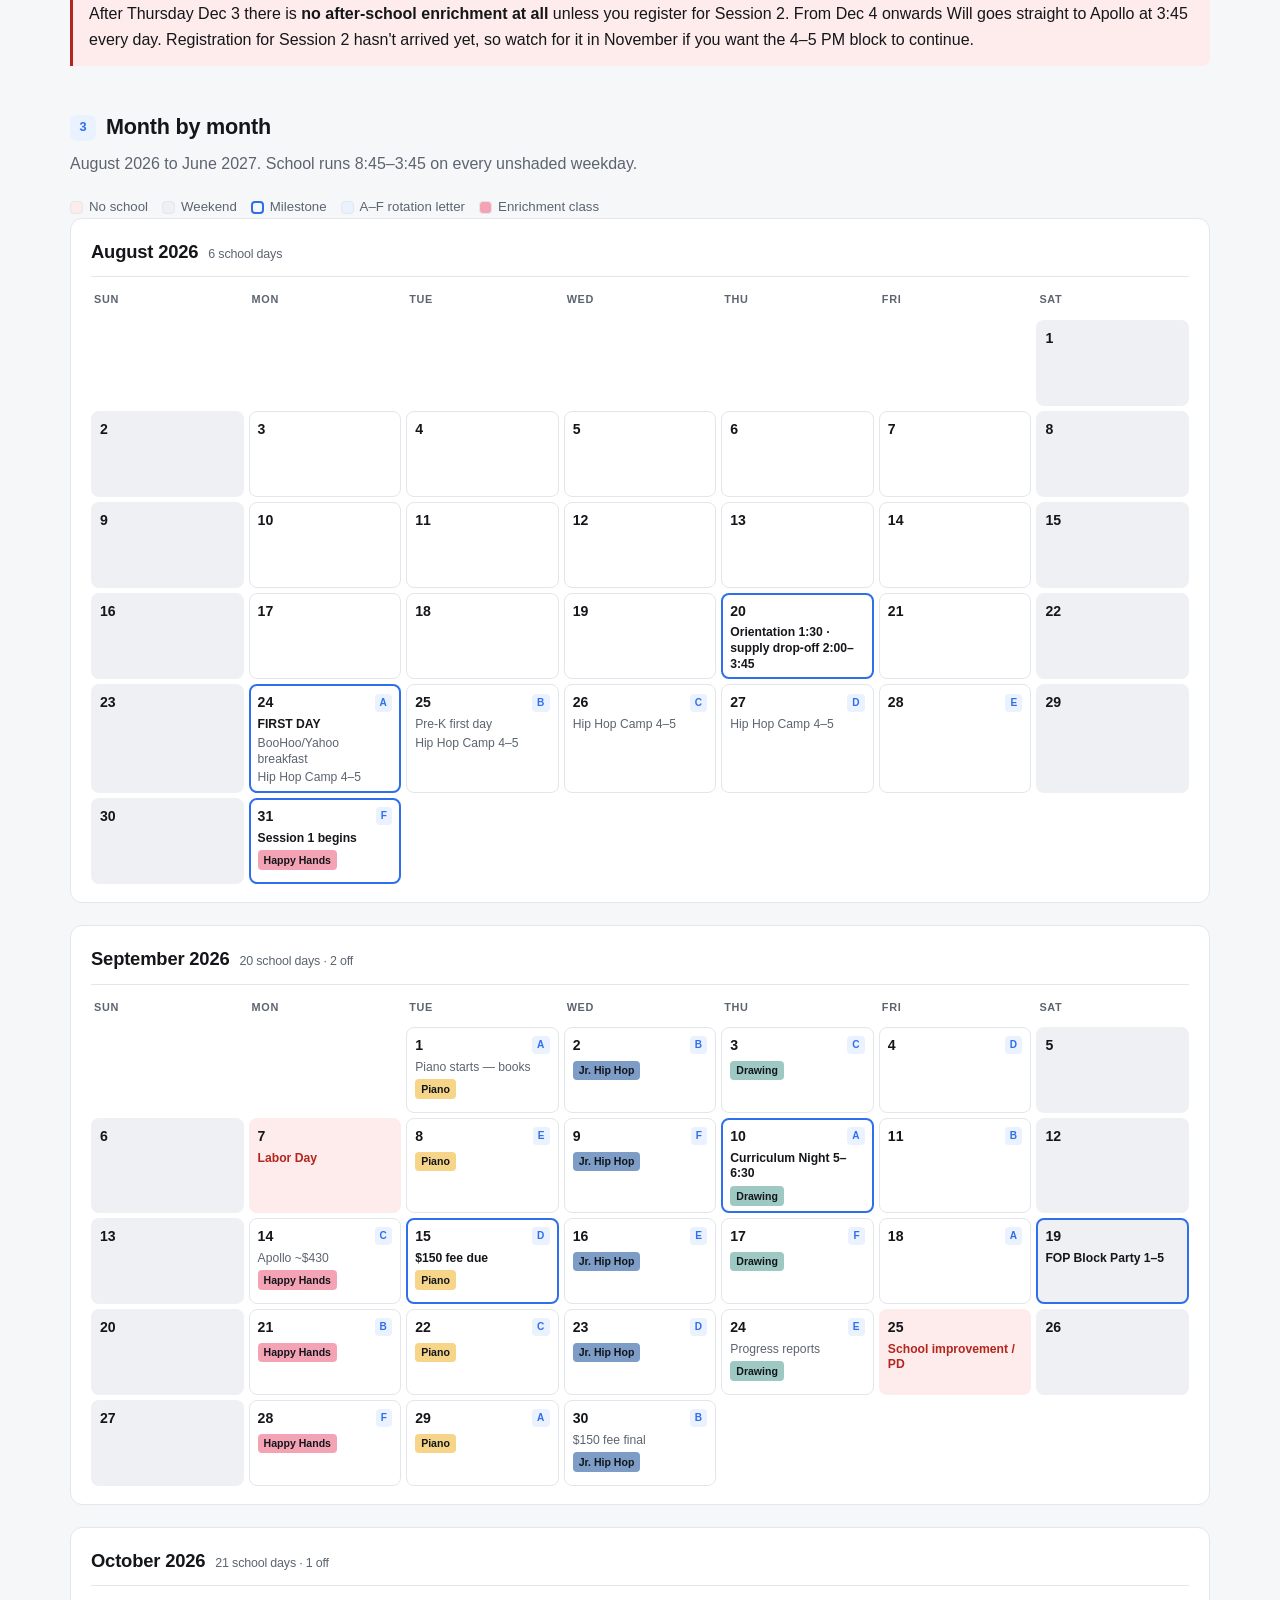
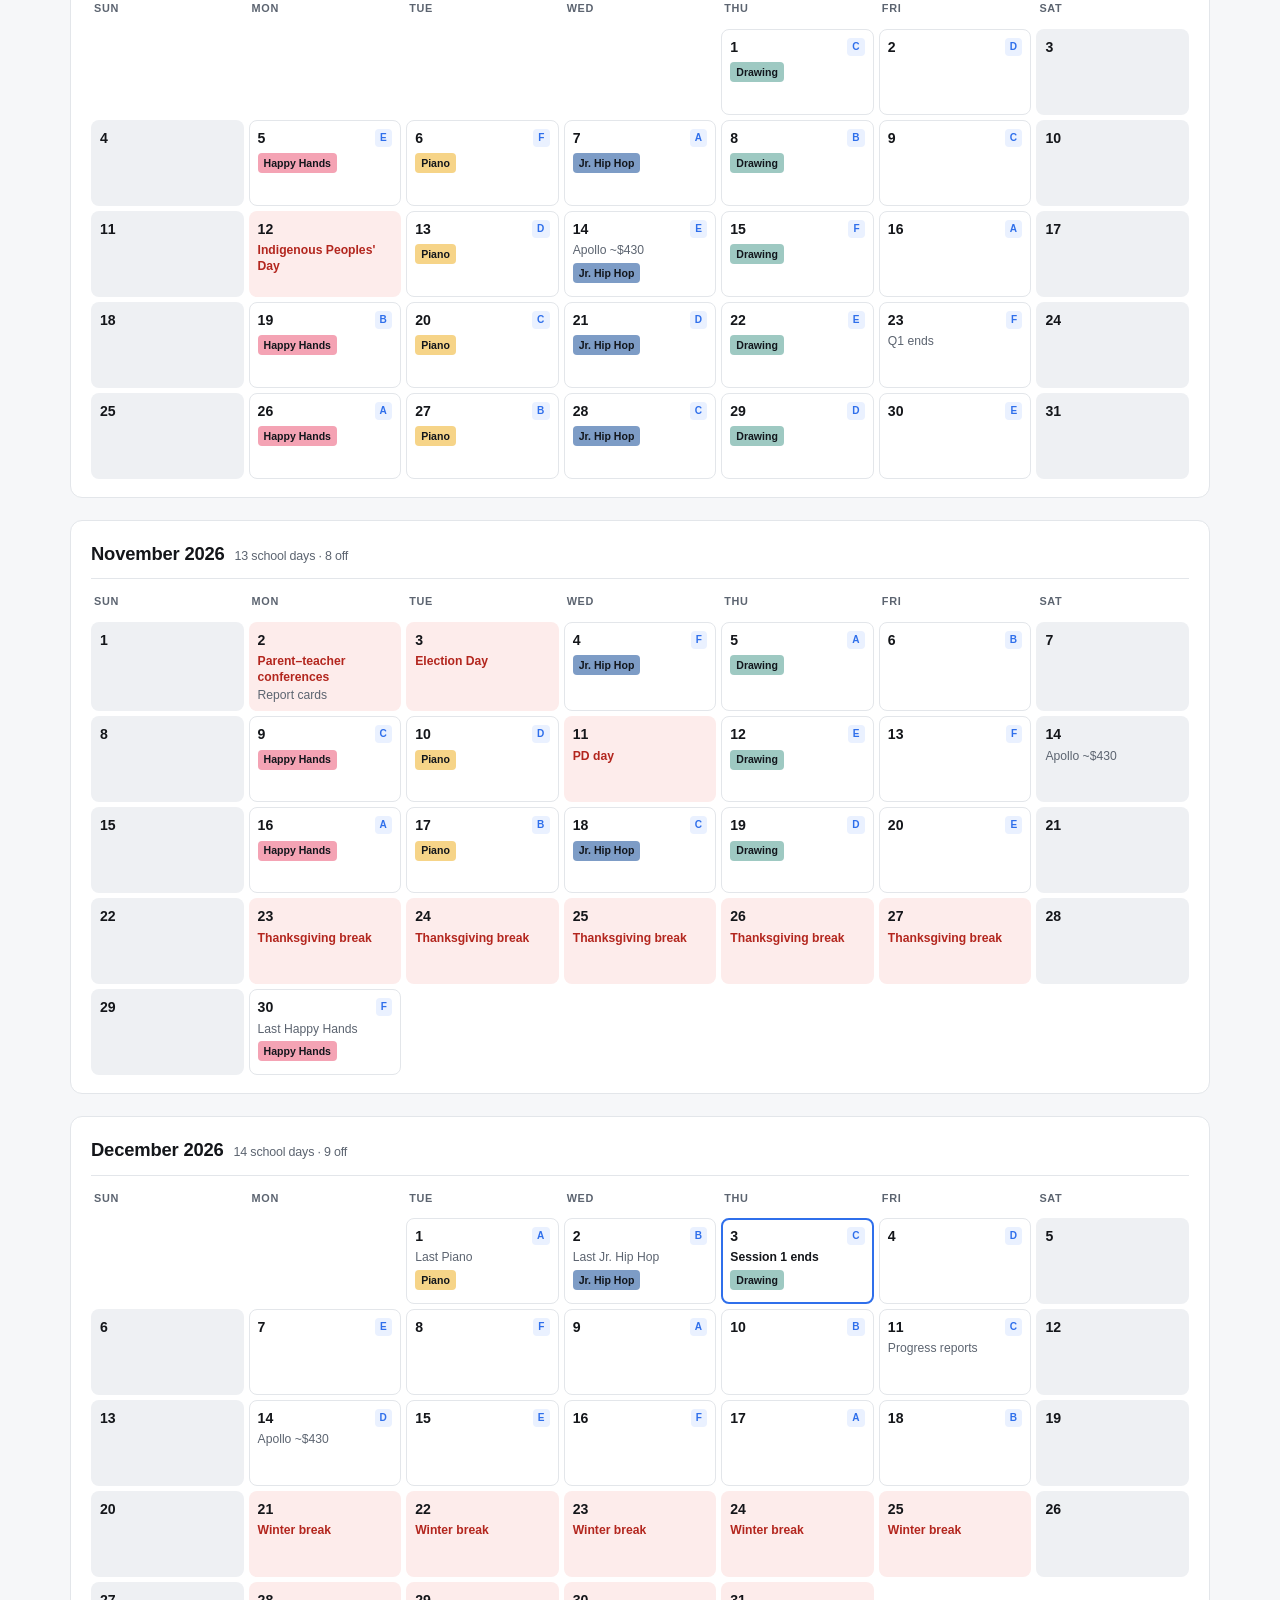
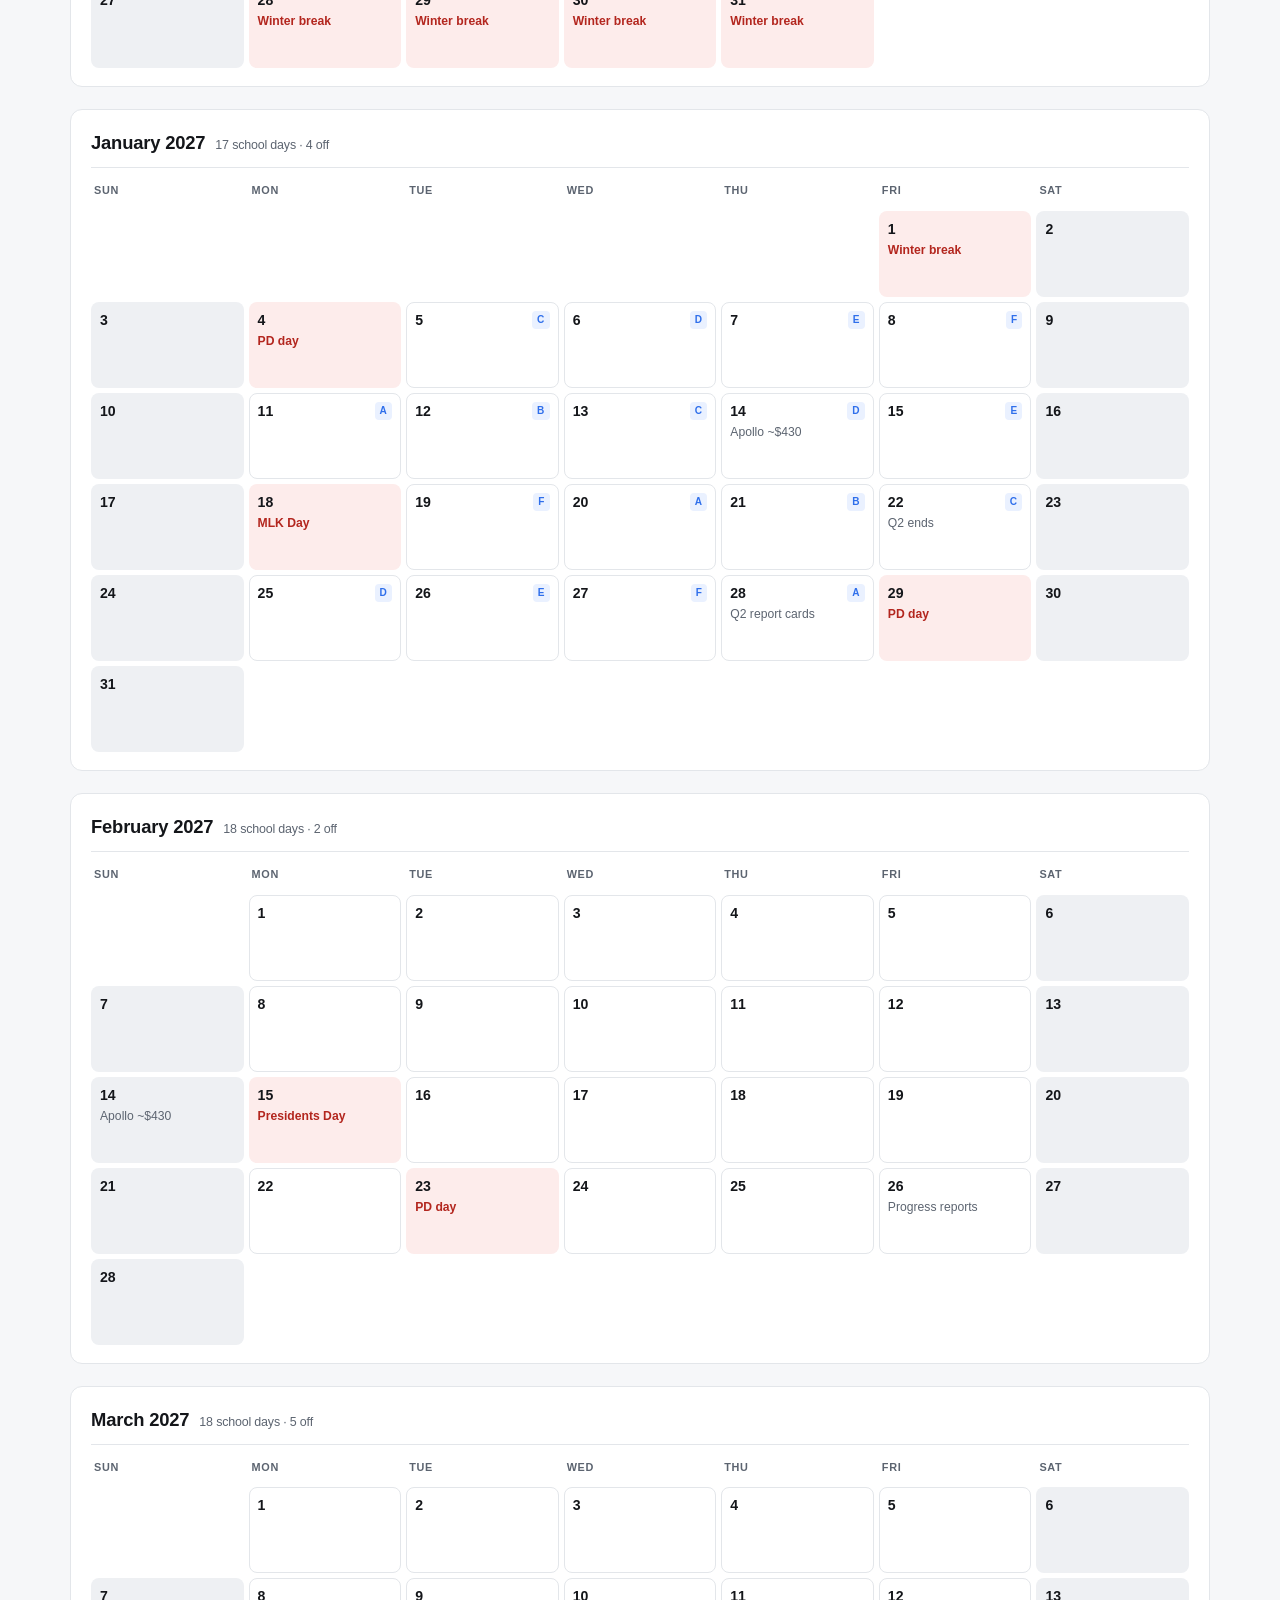
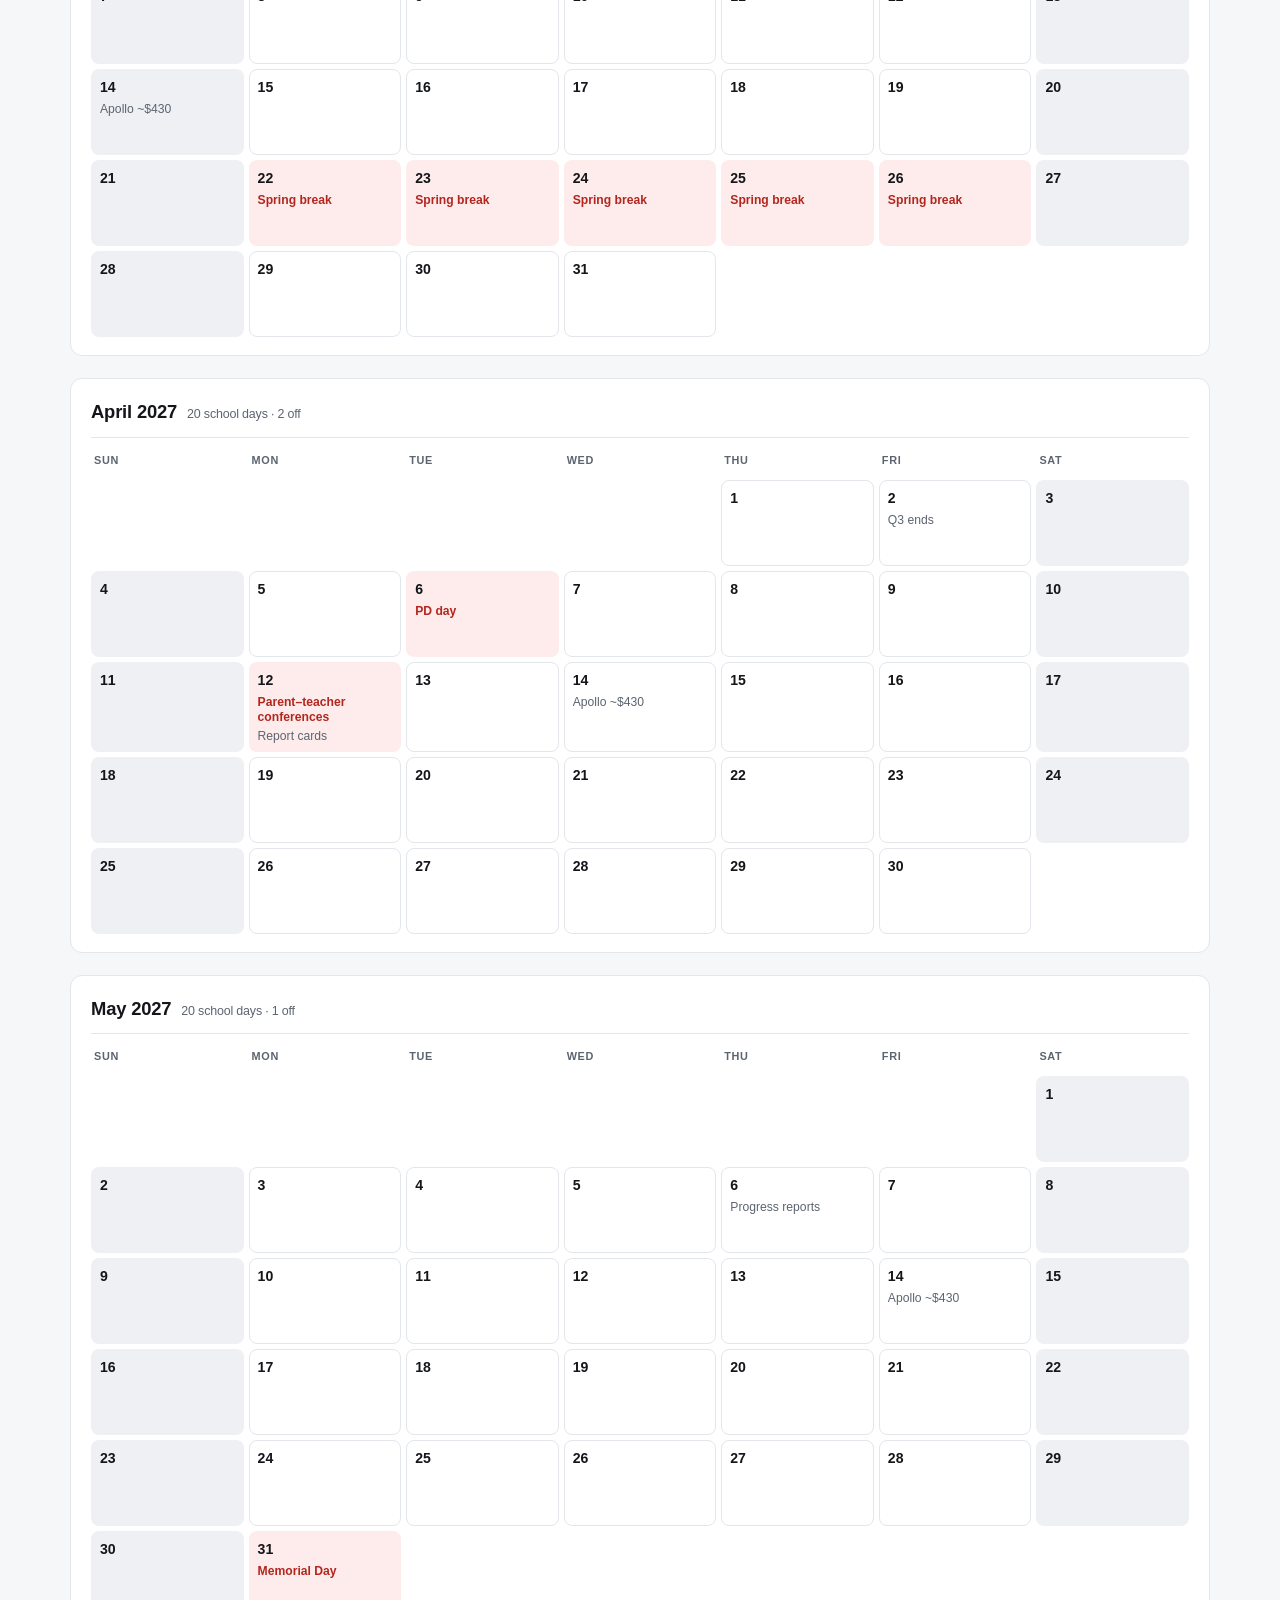
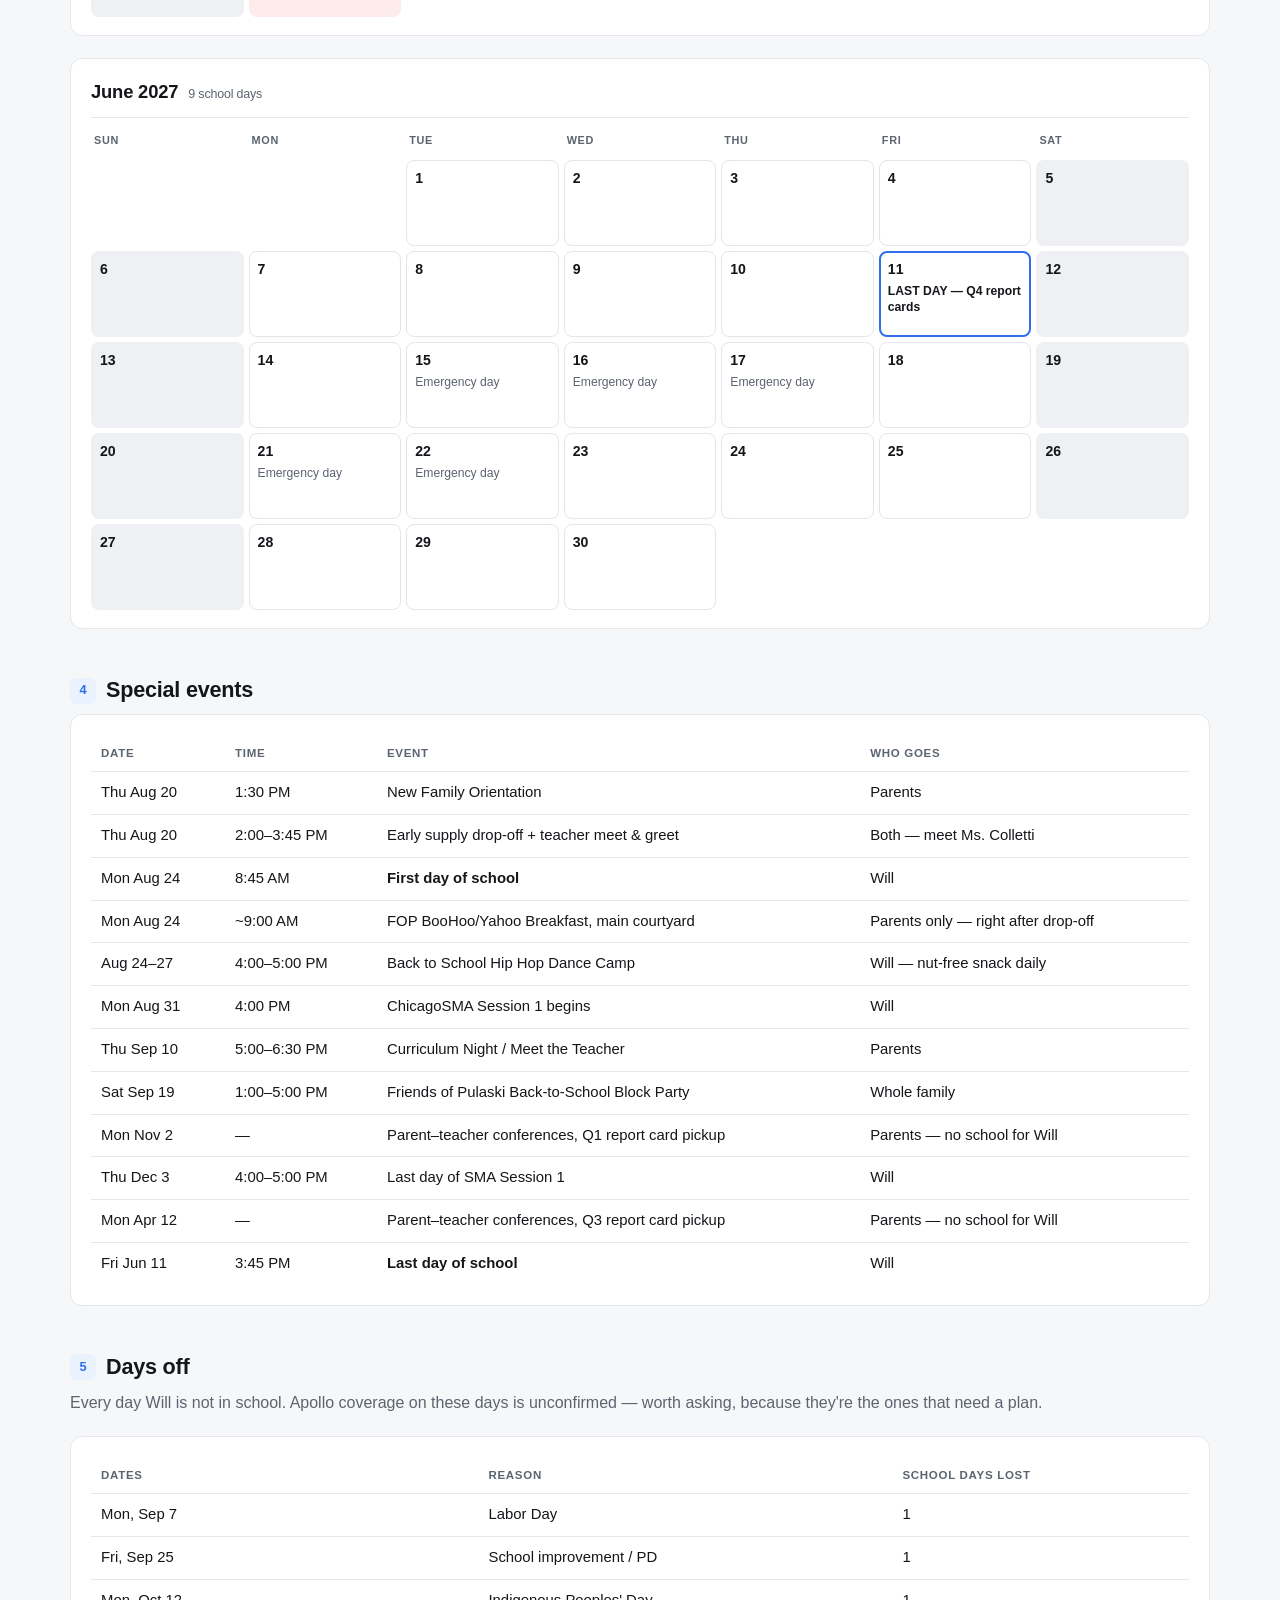
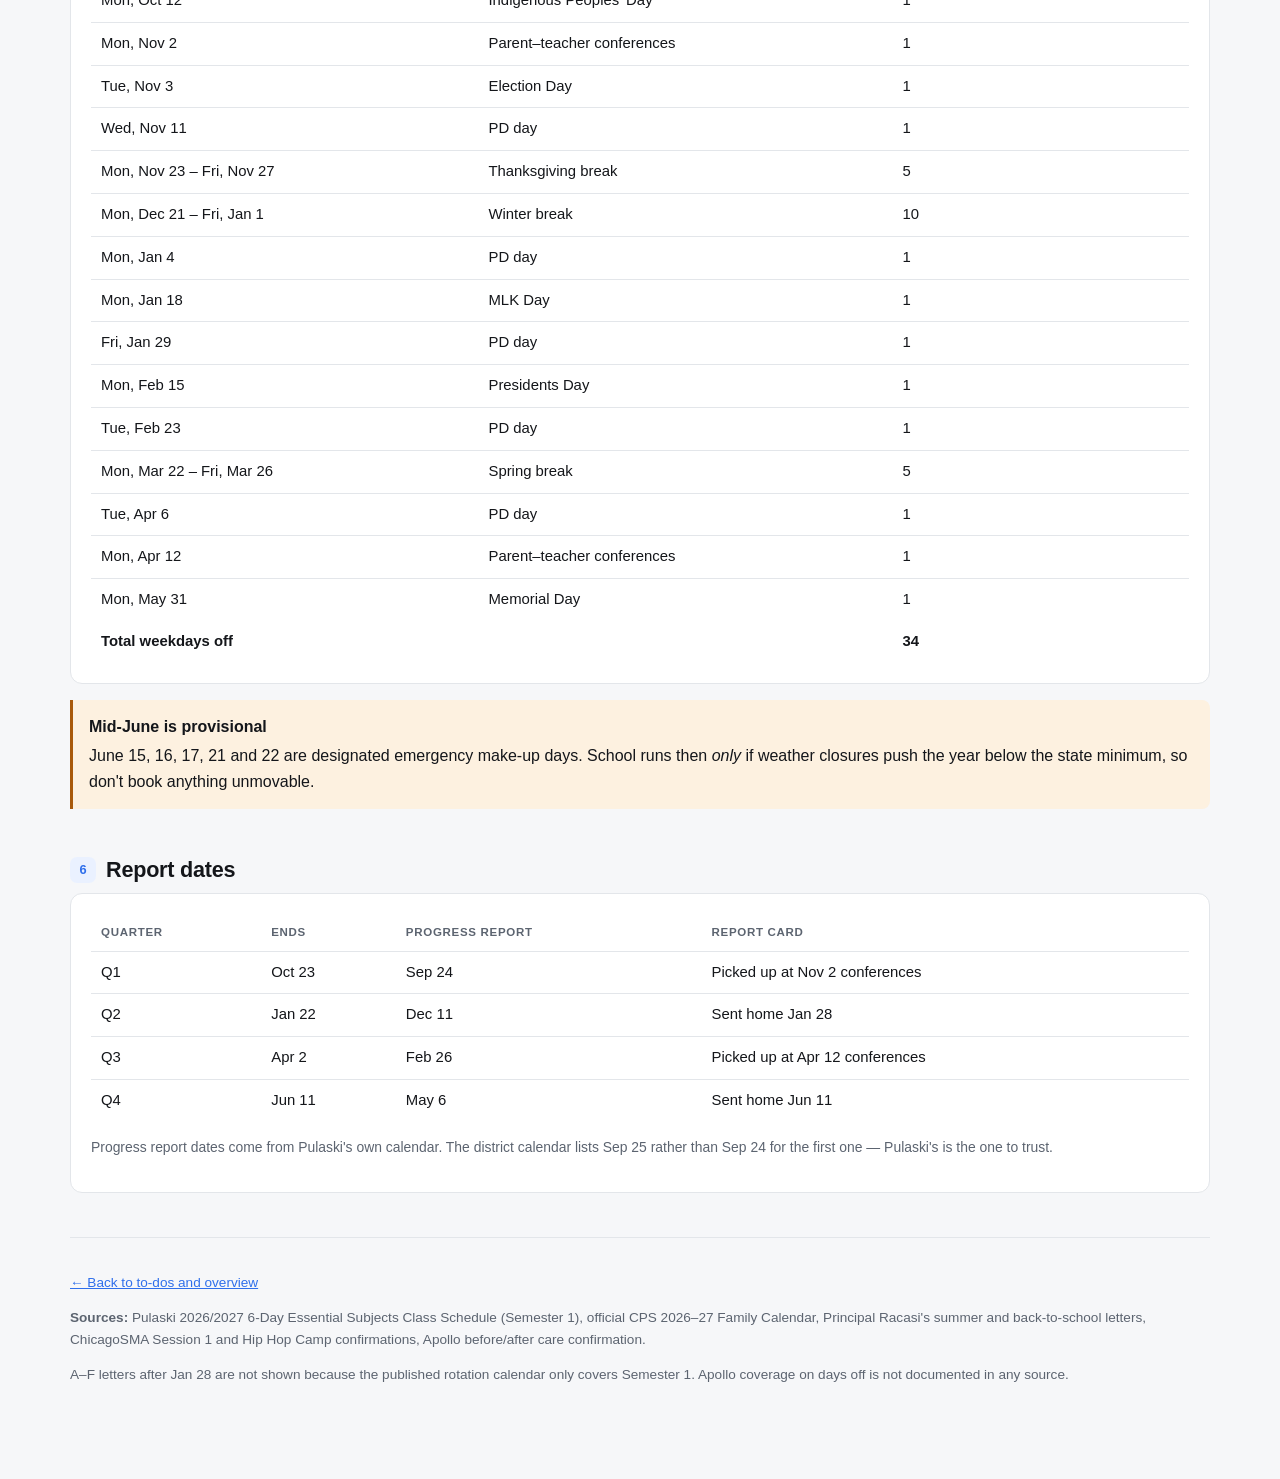
==== commit e020dc76: "Add interactive supply checklist New supplies.html: the full school supply list as tickable checkbox" ====
--- a/calendar.html
+++ b/calendar.html
@@ -18,6 +18,7 @@
 <nav><ul>
   <li><a href="index.html">&larr; To-dos</a></li>
   <li><a href="meet-and-greet.html">Thursday sheet</a></li>
+  <li><a href="supplies.html">Supply checklist</a></li>
   <li><a href="#rhythm" class="here">Daily rhythm</a></li>
   <li><a href="#week">Weekly activities</a></li>
   <li><a href="#year">Month by month</a></li>
--- a/style.css
+++ b/style.css
@@ -156,6 +156,33 @@
 .legend span{display:flex;align-items:center;gap:6px}
 .sw{width:13px;height:13px;border-radius:4px;border:1px solid var(--line);flex:none}
 
+/* ---------- interactive checklist ---------- */
+ul.check{list-style:none;margin:0;padding:0}
+ul.check li{border-top:1px solid var(--line)}
+ul.check li:first-child{border-top:0}
+ul.check label{display:flex;gap:12px;align-items:flex-start;padding:11px 4px;cursor:pointer;
+  border-radius:8px;transition:background .12s ease}
+ul.check label:hover{background:var(--accent-soft)}
+ul.check input{appearance:none;-webkit-appearance:none;margin:2px 0 0;flex:none;
+  width:21px;height:21px;border:1.5px solid var(--muted);border-radius:5px;background:var(--card);
+  cursor:pointer;position:relative;transition:background .12s ease,border-color .12s ease}
+ul.check input:checked{background:var(--ok);border-color:var(--ok)}
+ul.check input:checked::after{content:"";position:absolute;left:6px;top:2px;width:6px;height:11px;
+  border:solid #fff;border-width:0 2.5px 2.5px 0;transform:rotate(45deg)}
+ul.check input:focus-visible{outline:2px solid var(--accent);outline-offset:2px}
+ul.check .t{flex:1;font-weight:550}
+ul.check .t small{display:block;font-weight:400;color:var(--muted);font-size:.85rem;margin-top:2px}
+ul.check input:checked ~ .t{color:var(--muted);font-weight:400}
+ul.check input:checked ~ .t .main{text-decoration:line-through;text-decoration-color:var(--line)}
+ul.check li.na label{cursor:default;opacity:.55}
+ul.check li.na label:hover{background:none}
+
+.tools{display:flex;flex-wrap:wrap;gap:8px;align-items:center;margin-top:14px}
+.btn{font:inherit;font-size:.85rem;font-weight:600;padding:7px 14px;border-radius:8px;
+  border:1px solid var(--line);background:var(--card);color:var(--ink);cursor:pointer}
+.btn:hover{border-color:var(--accent);color:var(--accent)}
+.saved{font-size:.82rem;color:var(--muted)}
+
 /* ---------- meet & greet sheet ---------- */
 .capture{background:var(--accent-soft);border:1px solid var(--accent);border-radius:var(--radius);
   padding:18px 20px;margin-bottom:24px}
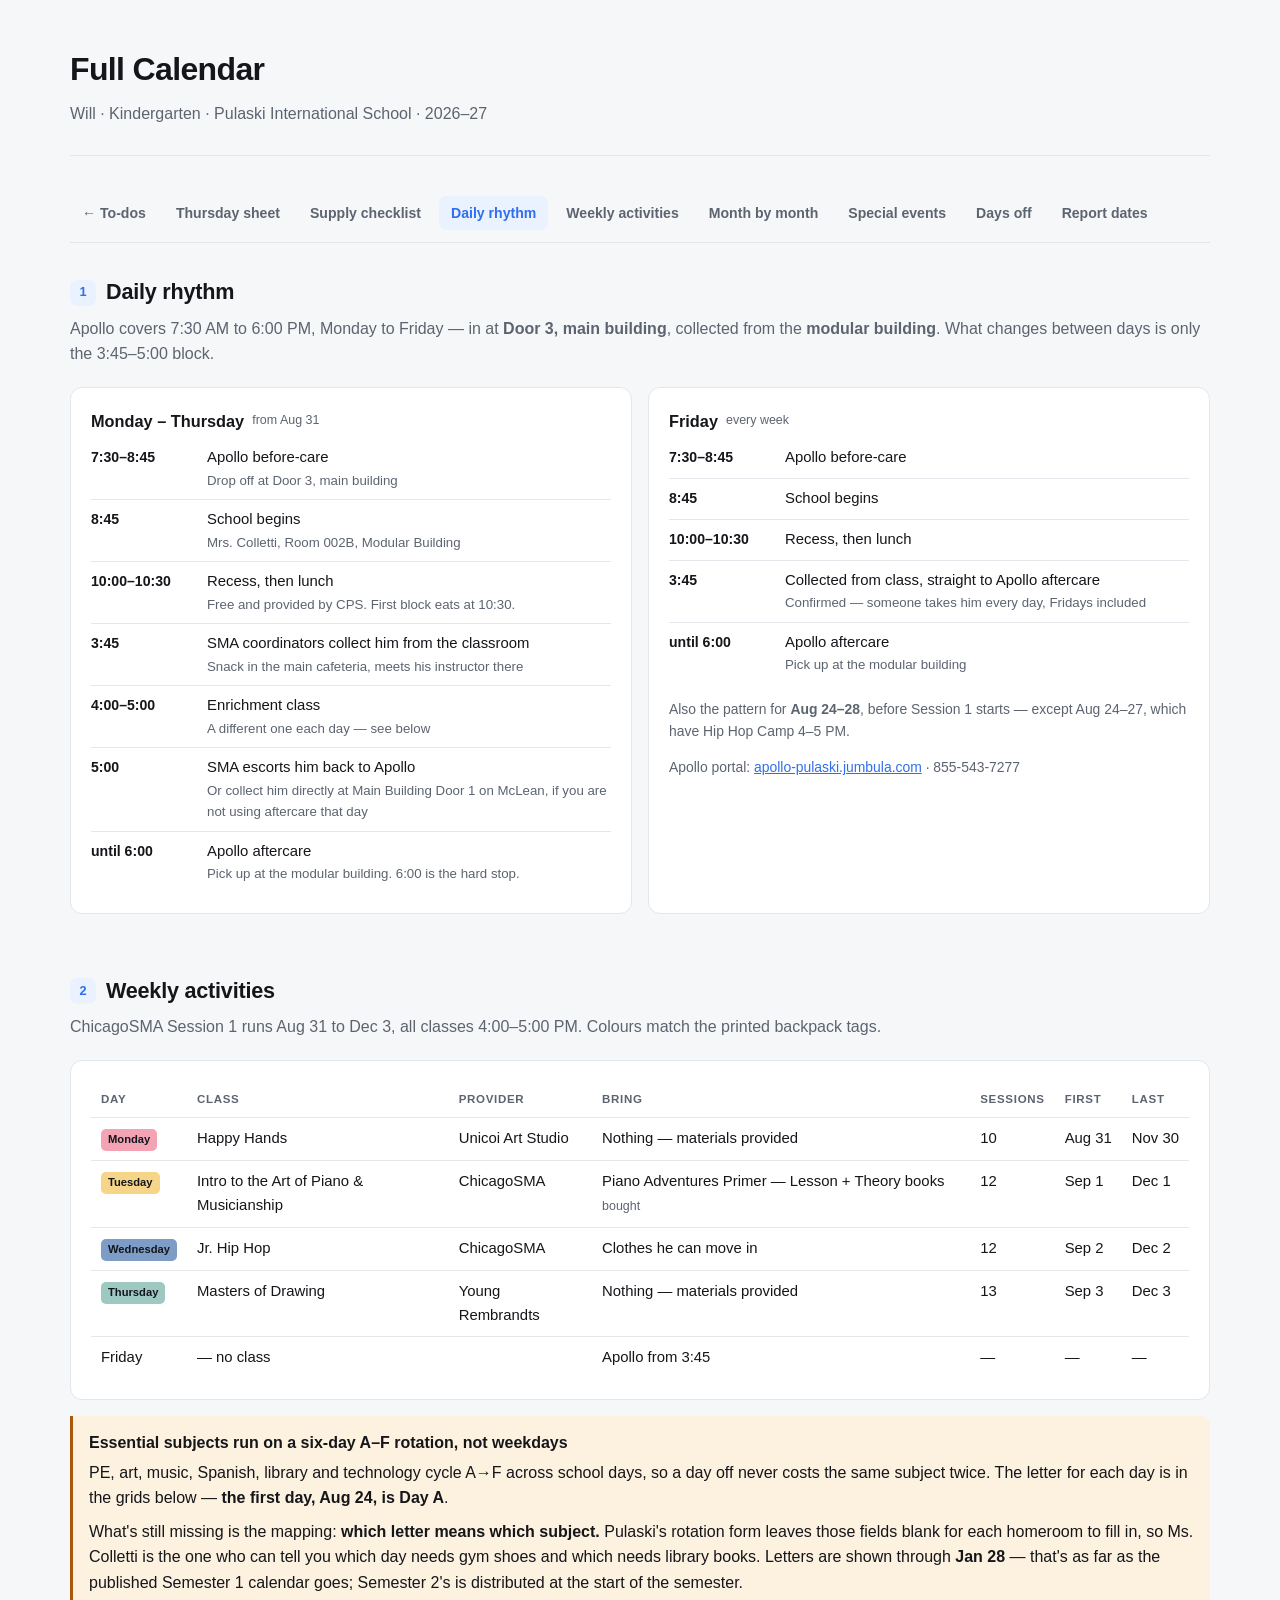
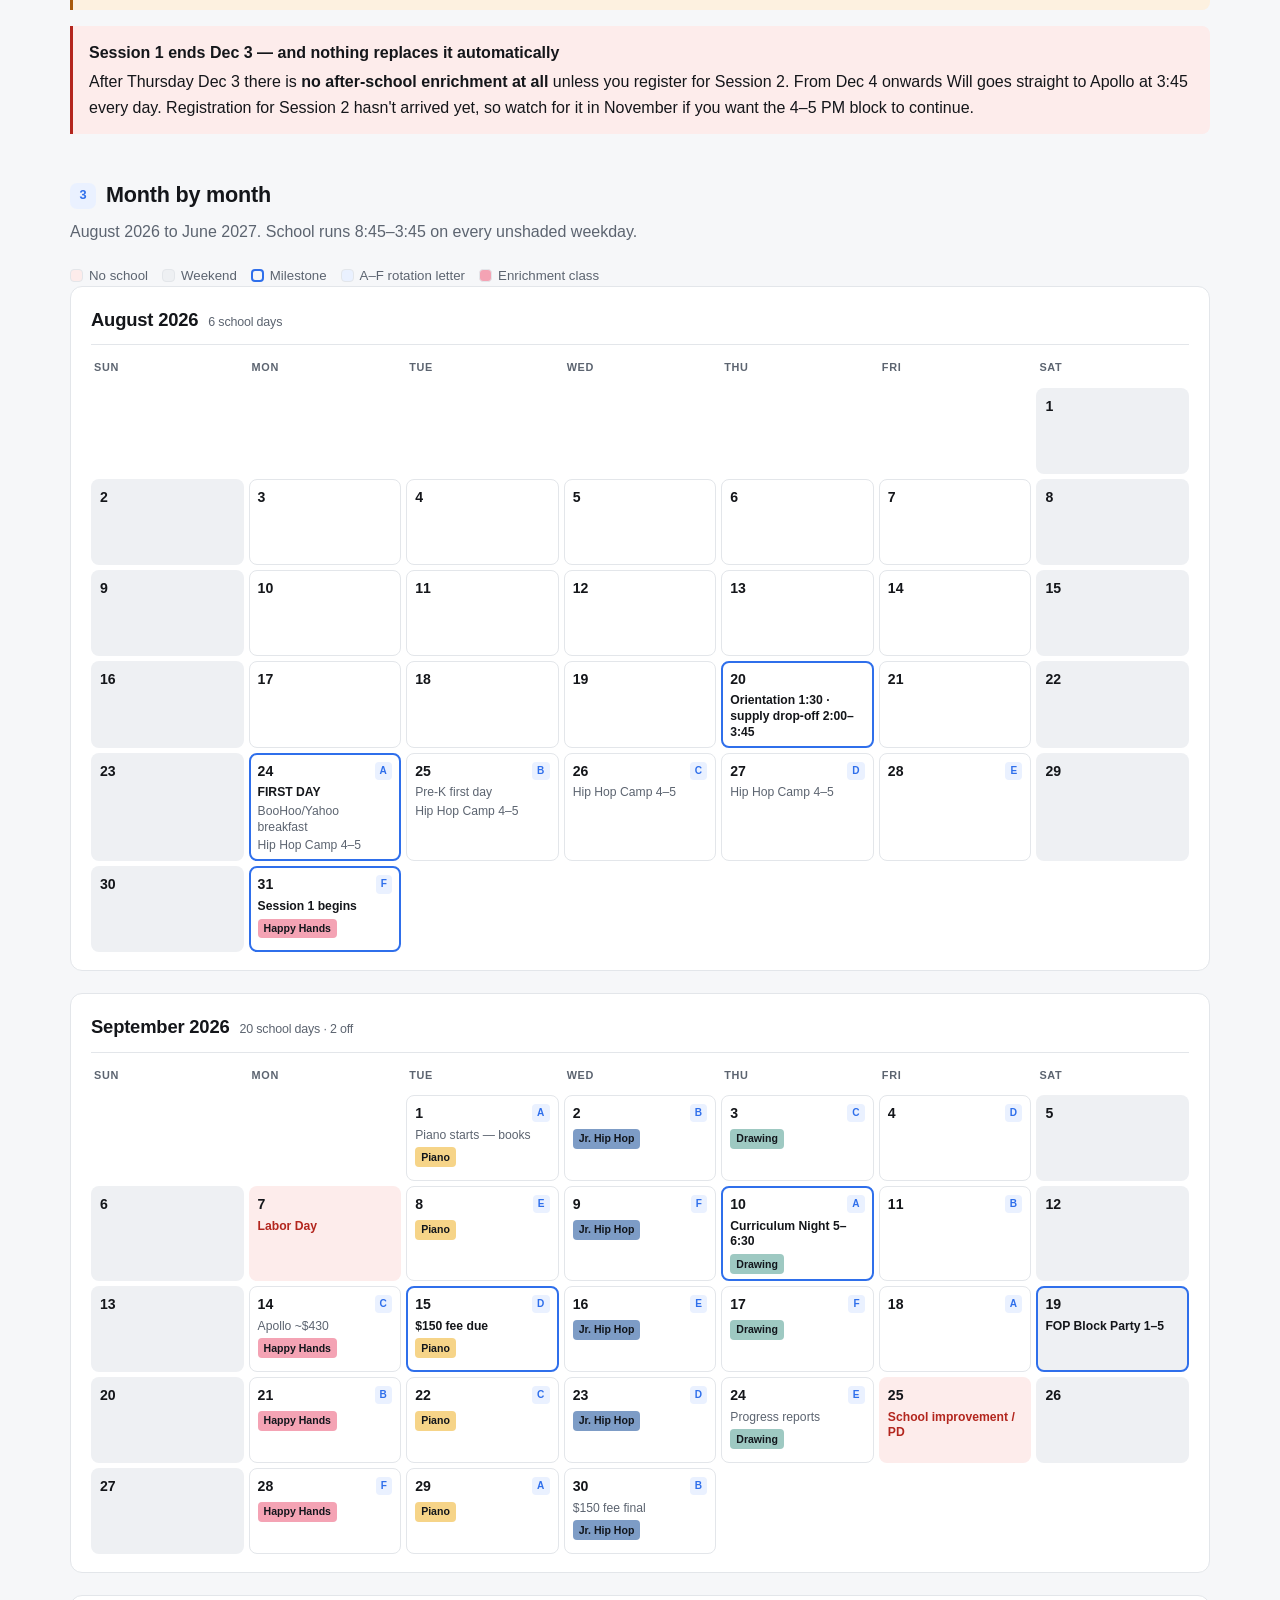
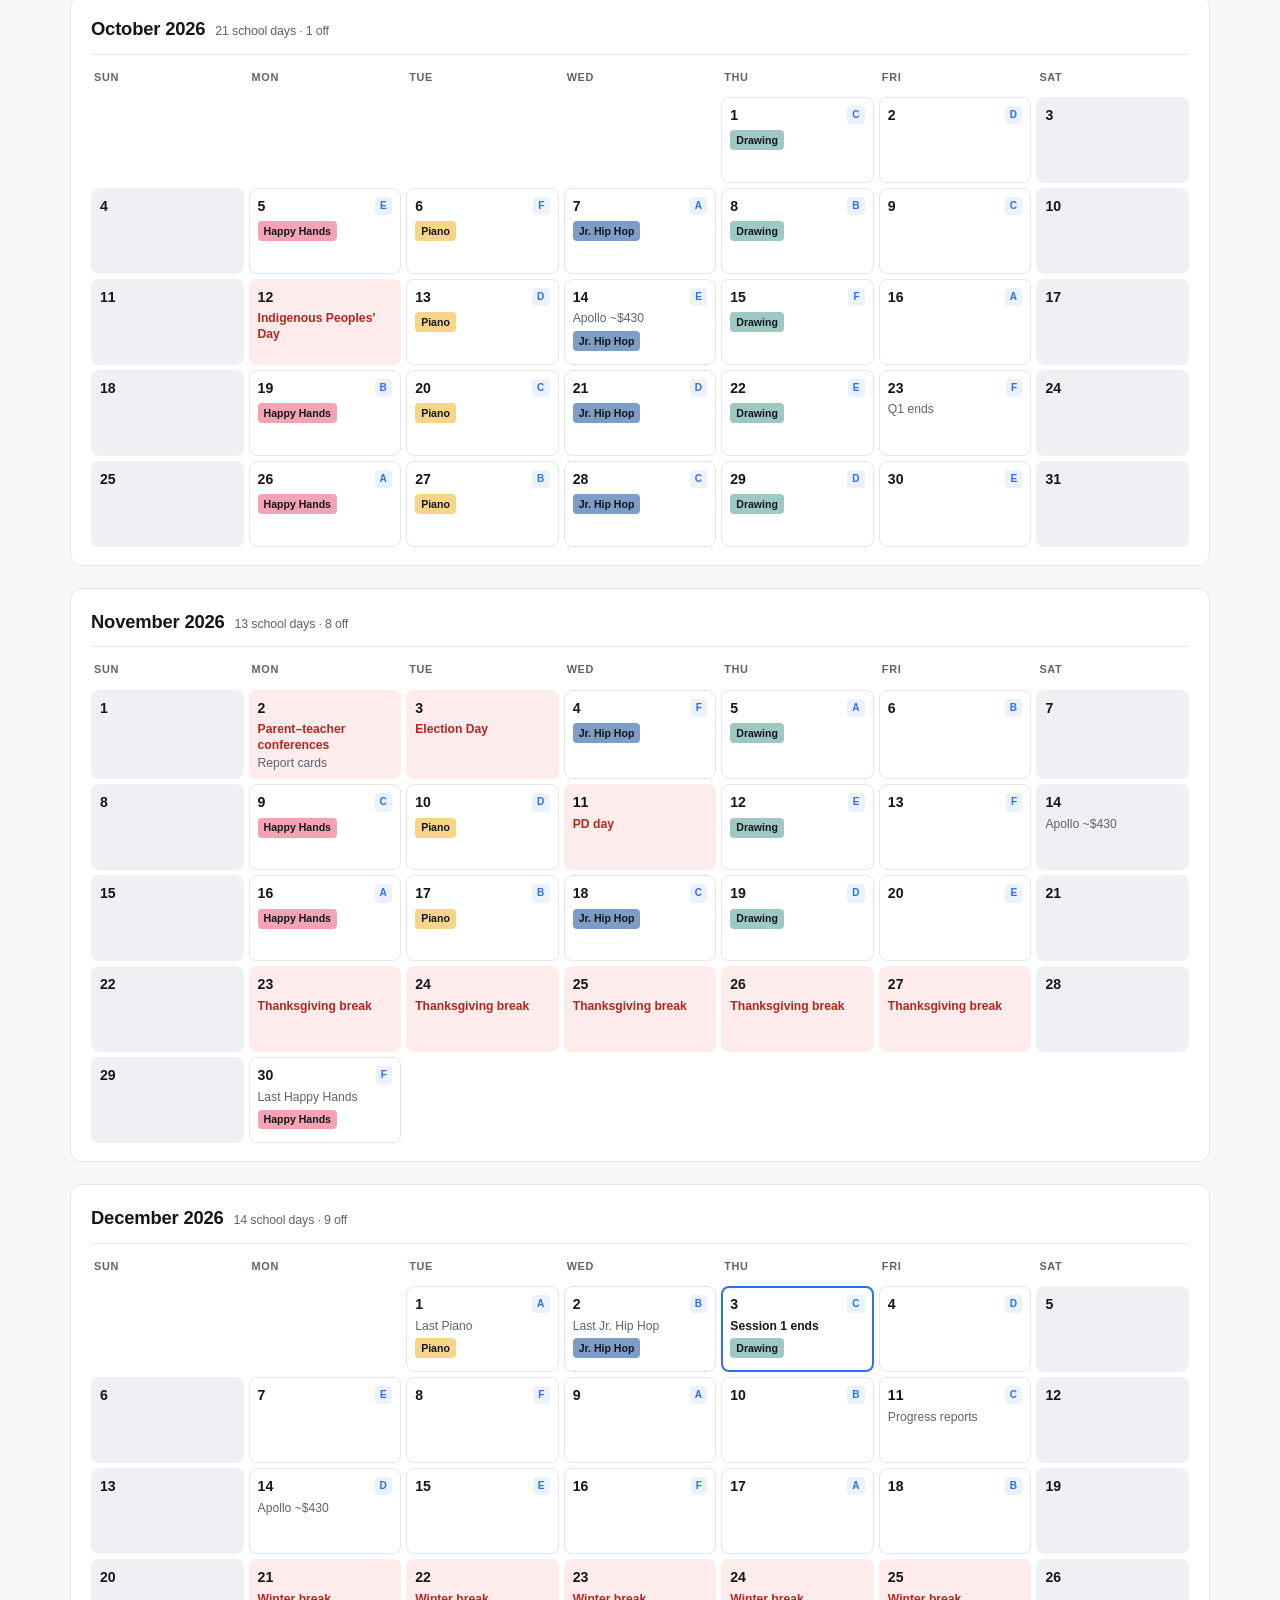
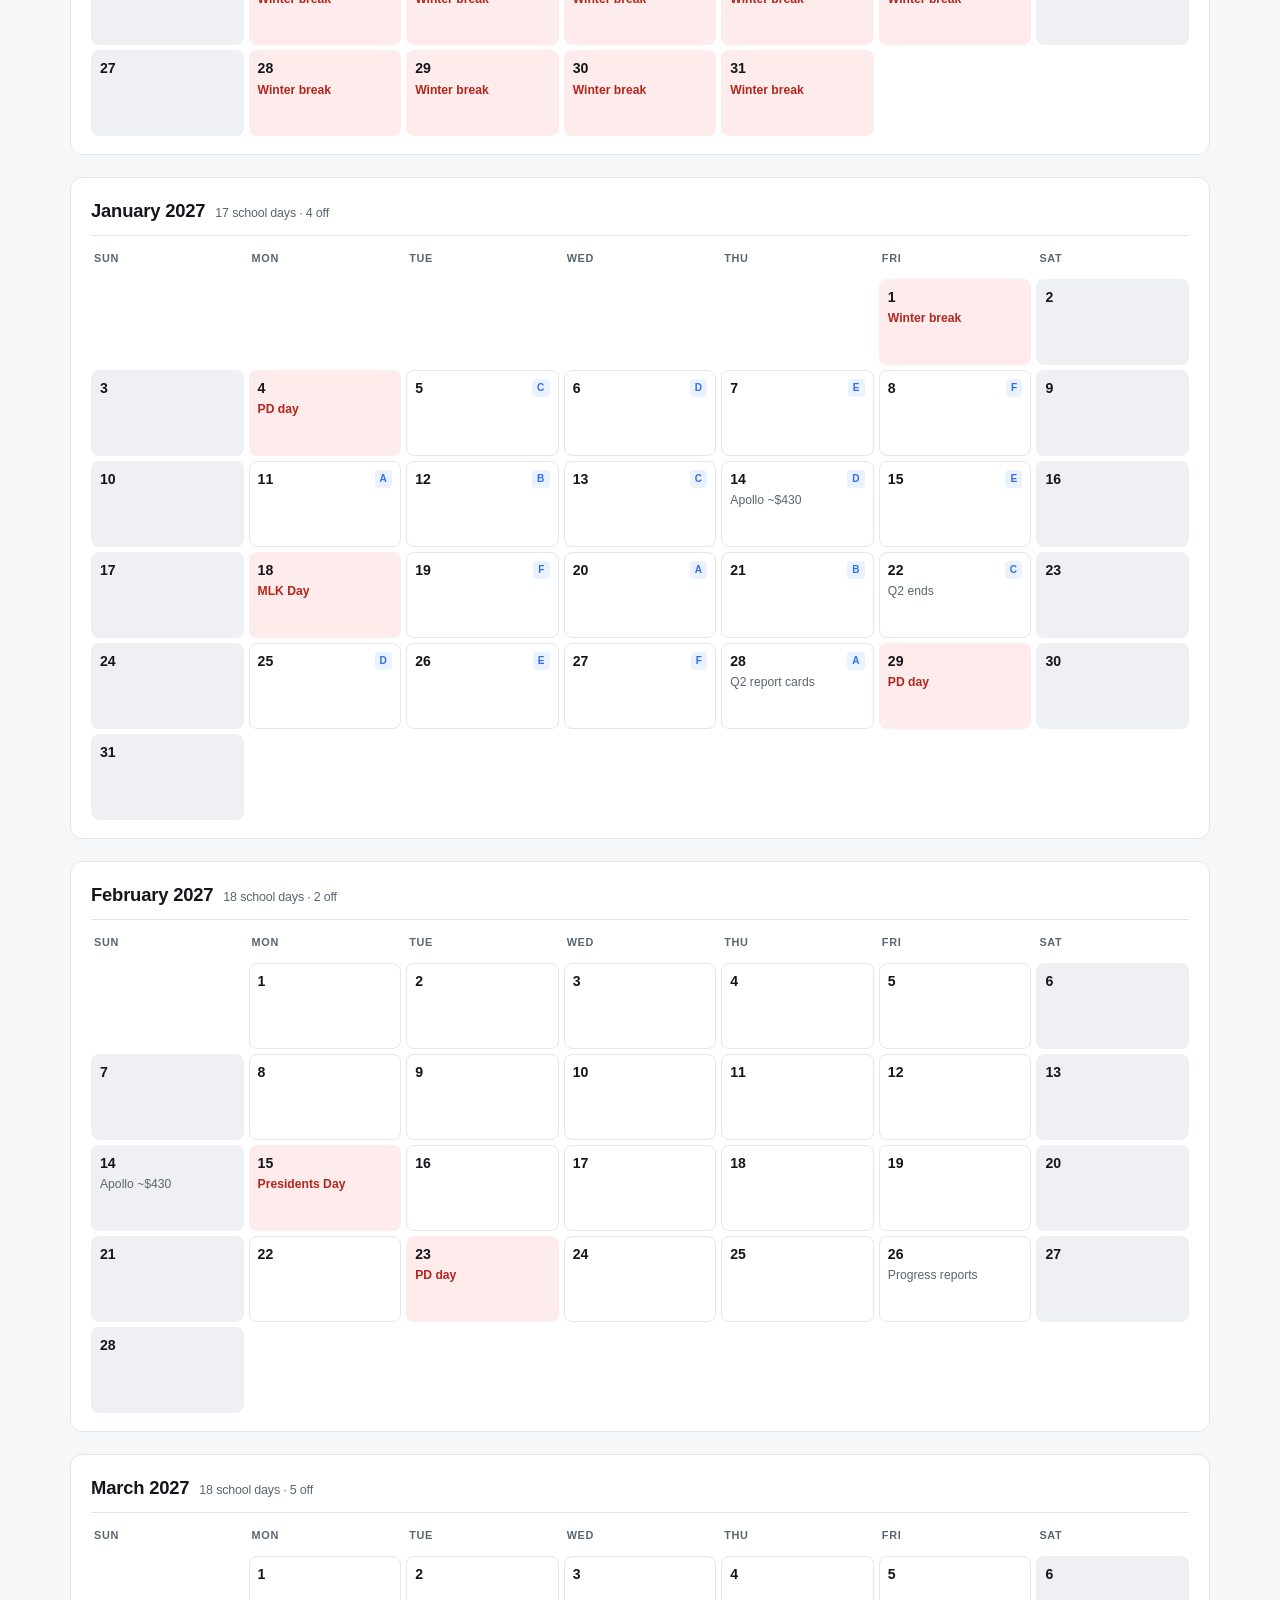
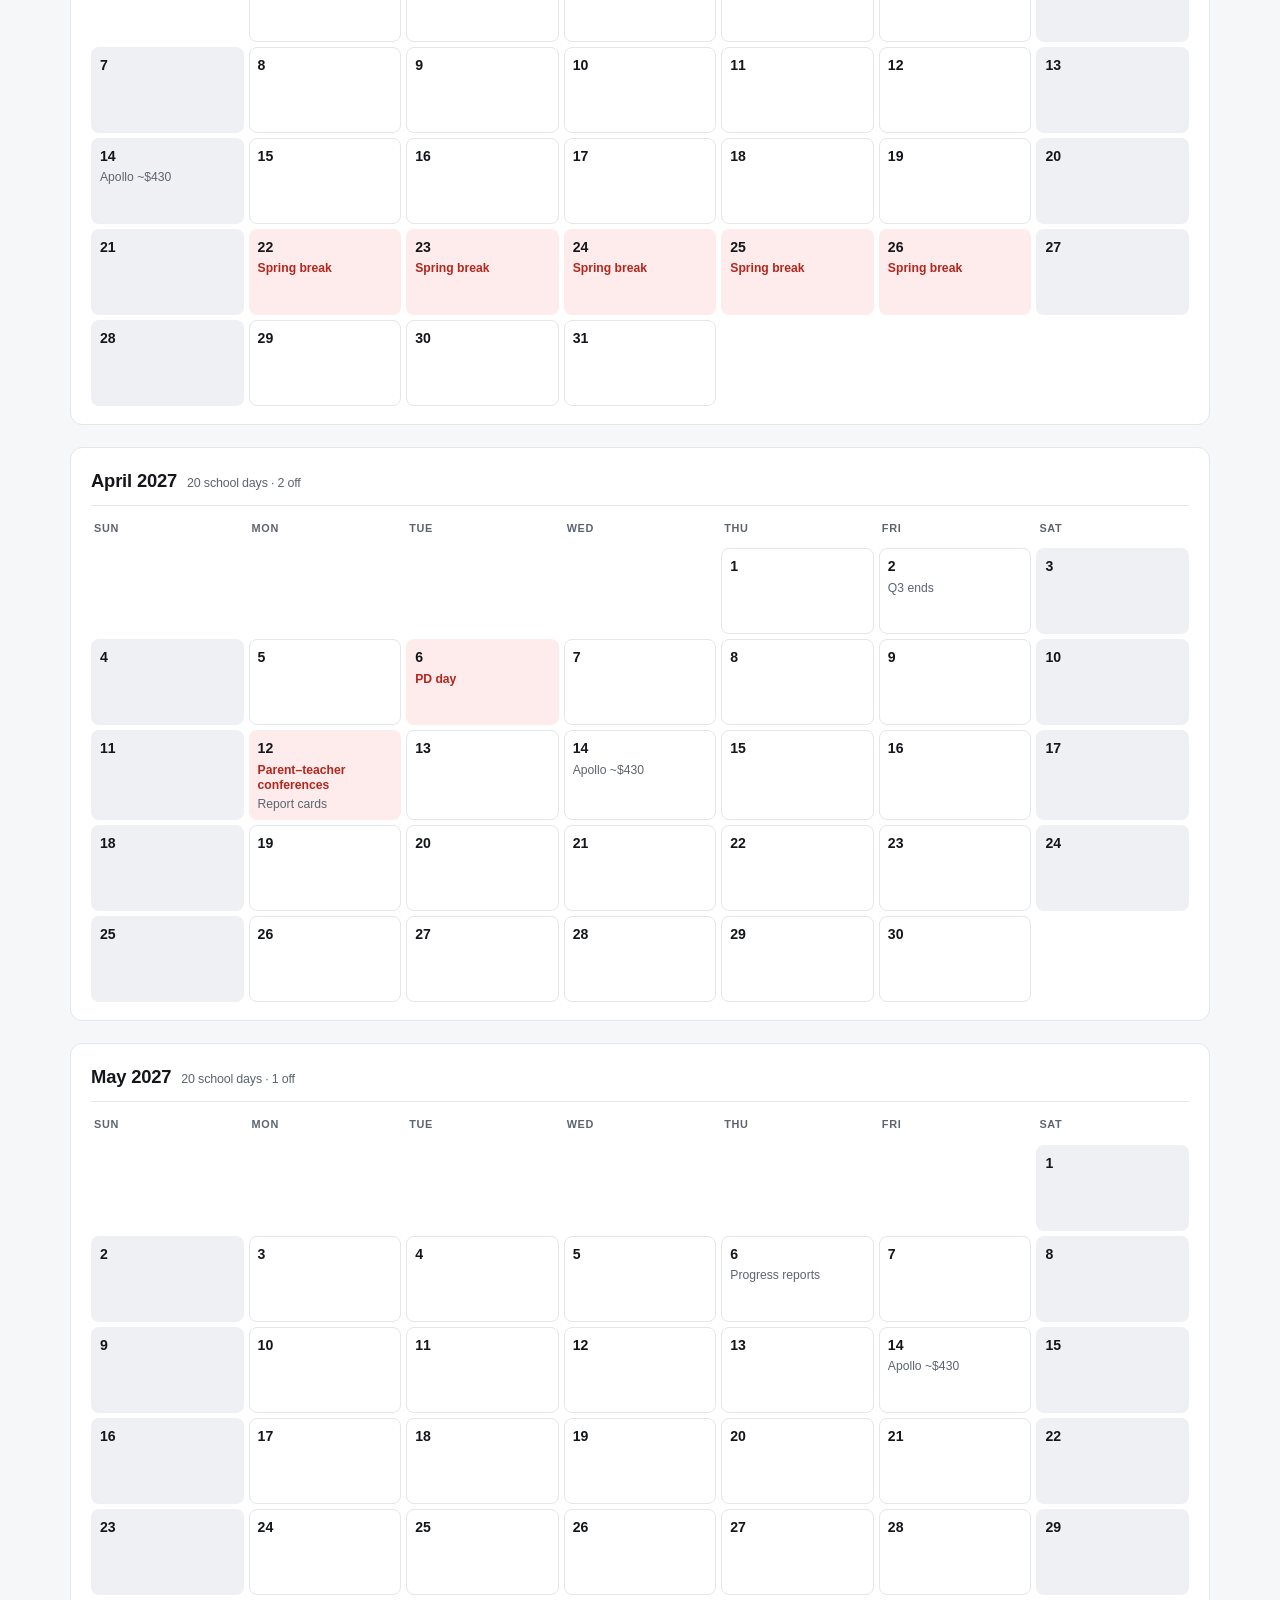
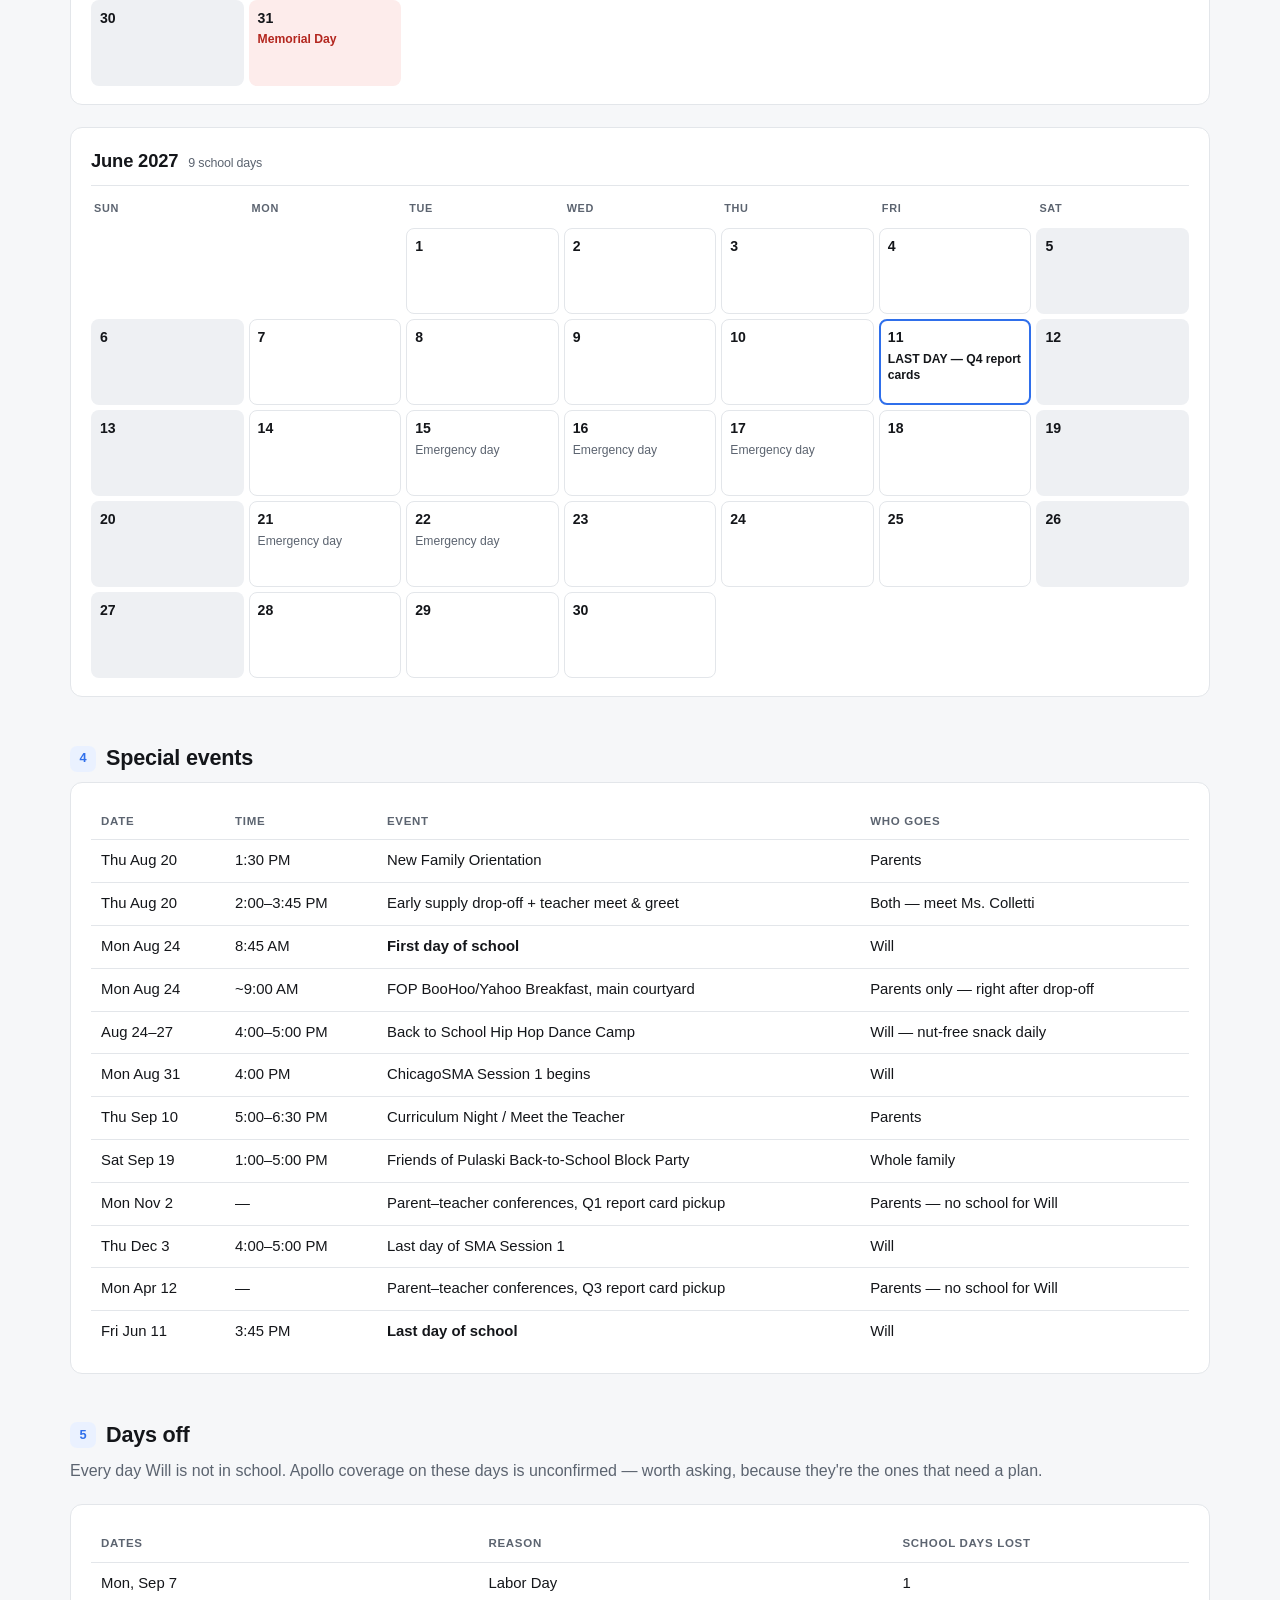
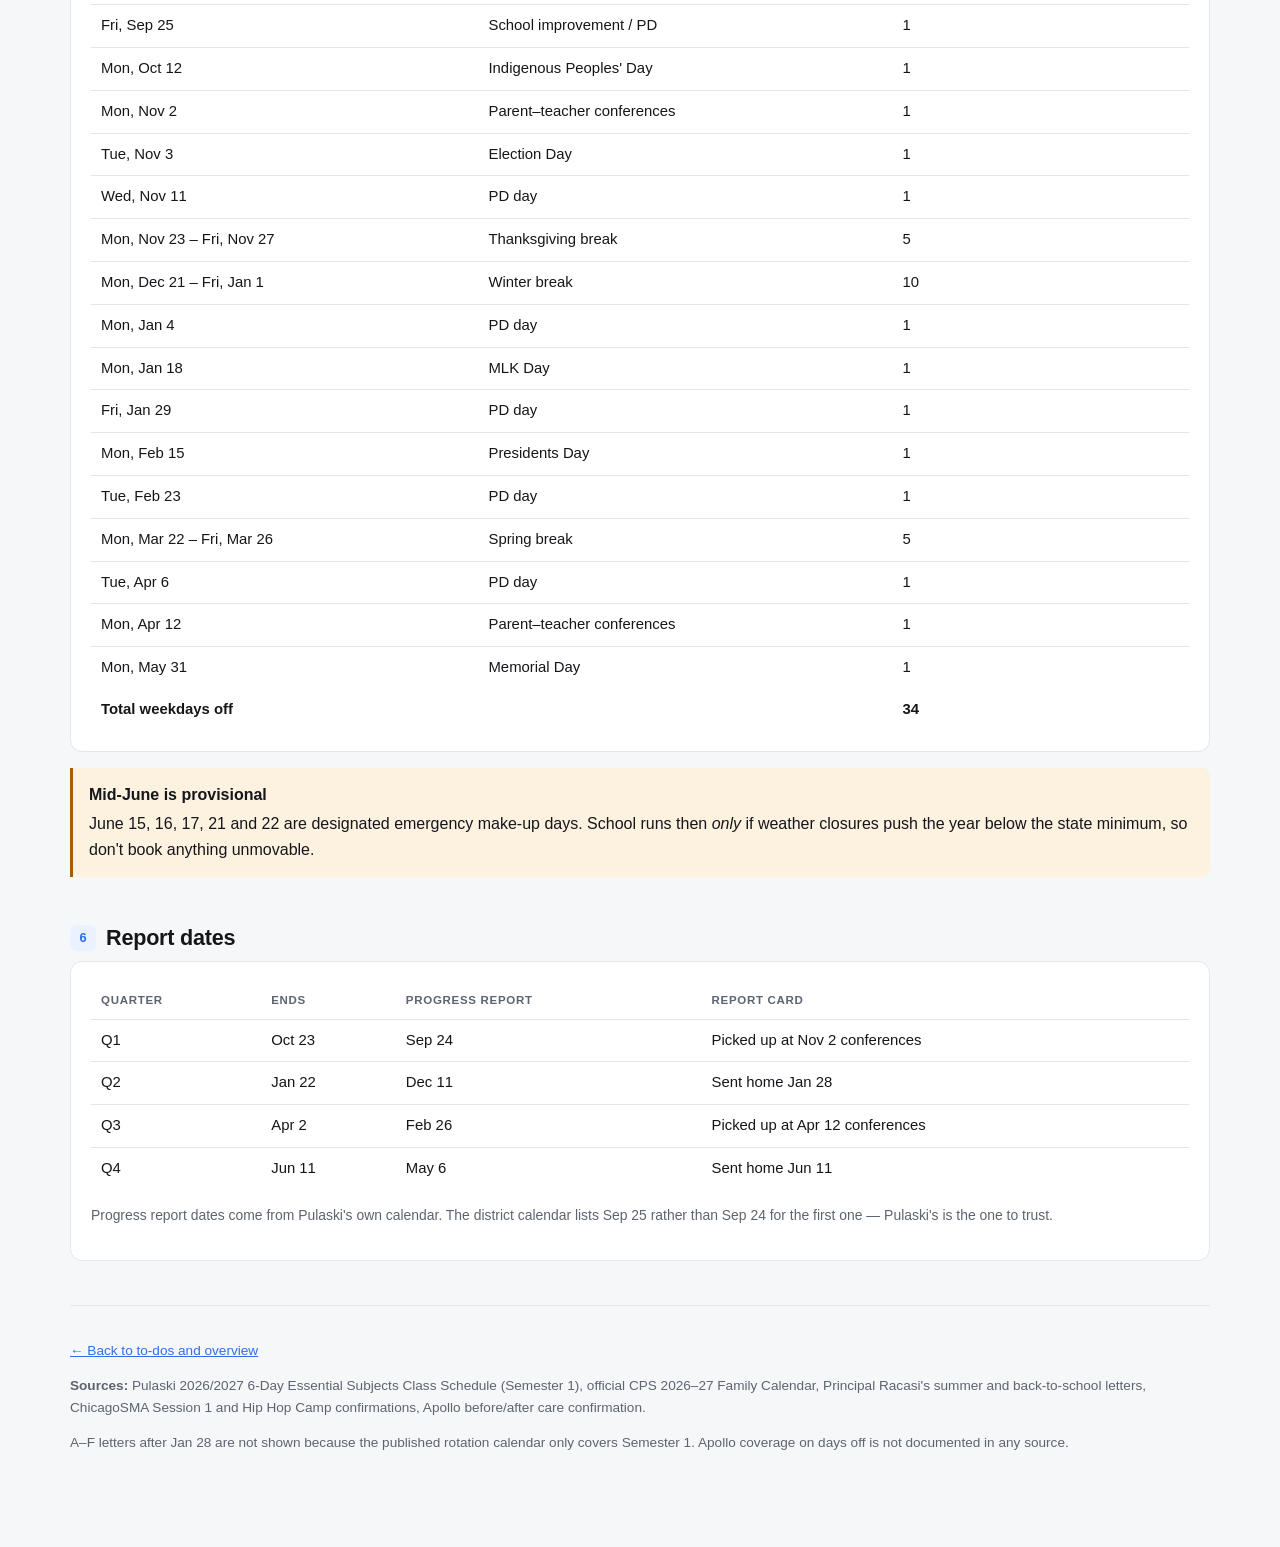
==== commit 8e7bba4c: "Doors confirmed, fee paid, handoff resolved - $150 ePay school fee paid - Doors: Door 3 main buildin" ====
--- a/calendar.html
+++ b/calendar.html
@@ -29,19 +29,19 @@
 
 <section id="rhythm">
   <h2><span class="n">1</span> Daily rhythm</h2>
-  <p class="lede">Apollo covers 7:30 AM to 6:00 PM, Monday to Friday. What changes between days is only the 3:45–5:00 block.</p>
+  <p class="lede">Apollo covers 7:30 AM to 6:00 PM, Monday to Friday — in at <strong>Door 3, main building</strong>, collected from the <strong>modular building</strong>. What changes between days is only the 3:45–5:00 block.</p>
 
   <div class="rhythm">
     <div class="card">
       <h3>Monday – Thursday <span class="pill">from Aug 31</span></h3>
       <ul class="tl">
-        <li><span class="t">7:30–8:45</span><span class="d">Apollo before-care</span></li>
-        <li><span class="t">8:45</span><span class="d">School begins<small>Ms. Colletti, Room 002B, Modular Building</small></span></li>
+        <li><span class="t">7:30–8:45</span><span class="d">Apollo before-care<small>Drop off at Door 3, main building</small></span></li>
+        <li><span class="t">8:45</span><span class="d">School begins<small>Mrs. Colletti, Room 002B, Modular Building</small></span></li>
         <li><span class="t">10:00–10:30</span><span class="d">Recess, then lunch<small>Free and provided by CPS. First block eats at 10:30.</small></span></li>
         <li><span class="t">3:45</span><span class="d">SMA coordinators collect him from the classroom<small>Snack in the main cafeteria, meets his instructor there</small></span></li>
         <li><span class="t">4:00–5:00</span><span class="d">Enrichment class<small>A different one each day — see below</small></span></li>
-        <li><span class="t">5:00</span><span class="d">SMA escorts him back to Apollo<small>Or collect him at Main Building Door 1 on McLean</small></span></li>
-        <li><span class="t">until 6:00</span><span class="d">Apollo aftercare<small>6:00 is the hard stop</small></span></li>
+        <li><span class="t">5:00</span><span class="d">SMA escorts him back to Apollo<small>Or collect him directly at Main Building Door 1 on McLean, if you are not using aftercare that day</small></span></li>
+        <li><span class="t">until 6:00</span><span class="d">Apollo aftercare<small>Pick up at the modular building. 6:00 is the hard stop.</small></span></li>
       </ul>
     </div>
 
@@ -51,8 +51,8 @@
         <li><span class="t">7:30–8:45</span><span class="d">Apollo before-care</span></li>
         <li><span class="t">8:45</span><span class="d">School begins</span></li>
         <li><span class="t">10:00–10:30</span><span class="d">Recess, then lunch</span></li>
-        <li><span class="t">3:45</span><span class="d">Straight to Apollo aftercare<small>⚠️ No SMA class Fridays — confirm who collects him from Room 002B</small></span></li>
-        <li><span class="t">until 6:00</span><span class="d">Apollo aftercare</span></li>
+        <li><span class="t">3:45</span><span class="d">Collected from class, straight to Apollo aftercare<small>Confirmed — someone takes him every day, Fridays included</small></span></li>
+        <li><span class="t">until 6:00</span><span class="d">Apollo aftercare<small>Pick up at the modular building</small></span></li>
       </ul>
       <p class="meta" style="margin-top:14px">Also the pattern for <strong>Aug 24–28</strong>, before Session 1 starts — except Aug 24–27, which have Hip Hop Camp 4–5 PM.</p>
       <p class="meta" style="margin-top:10px">Apollo portal: <a href="https://apollo-pulaski.jumbula.com/">apollo-pulaski.jumbula.com</a> &middot; 855-543-7277</p>
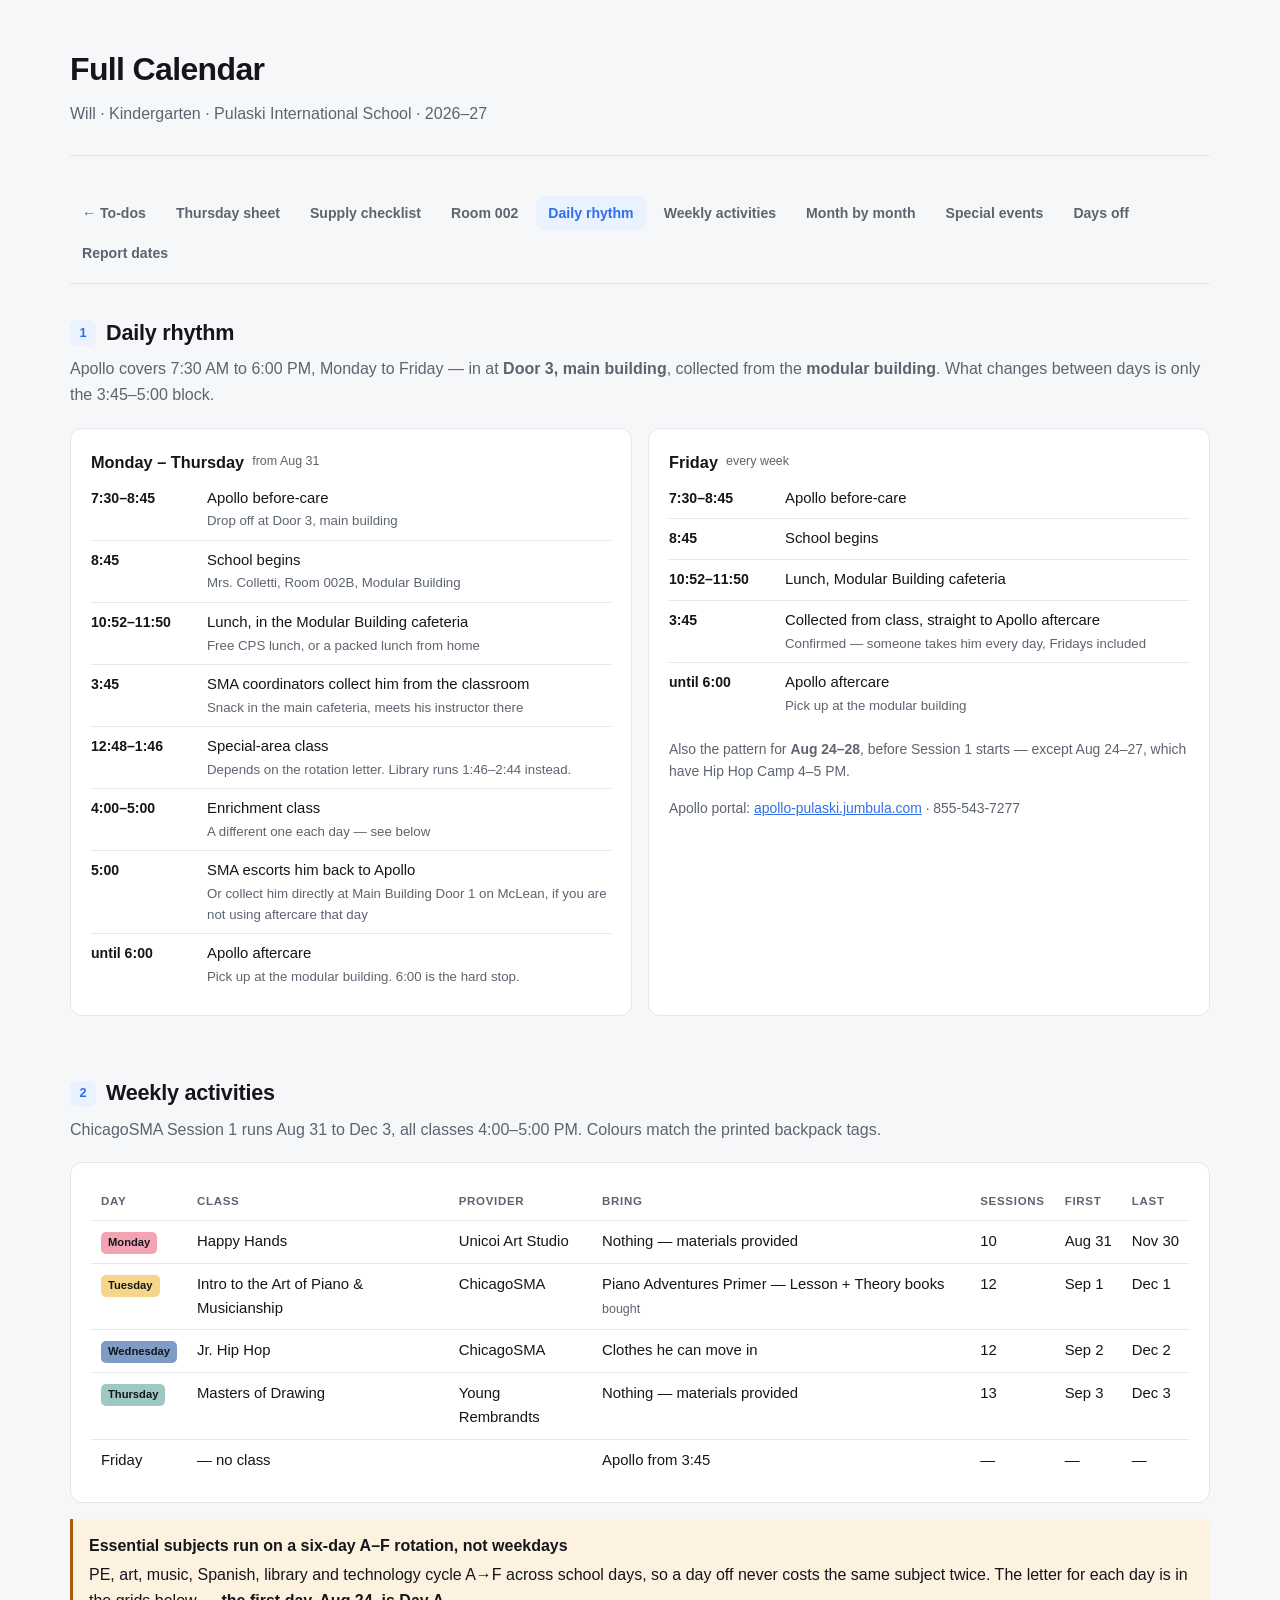
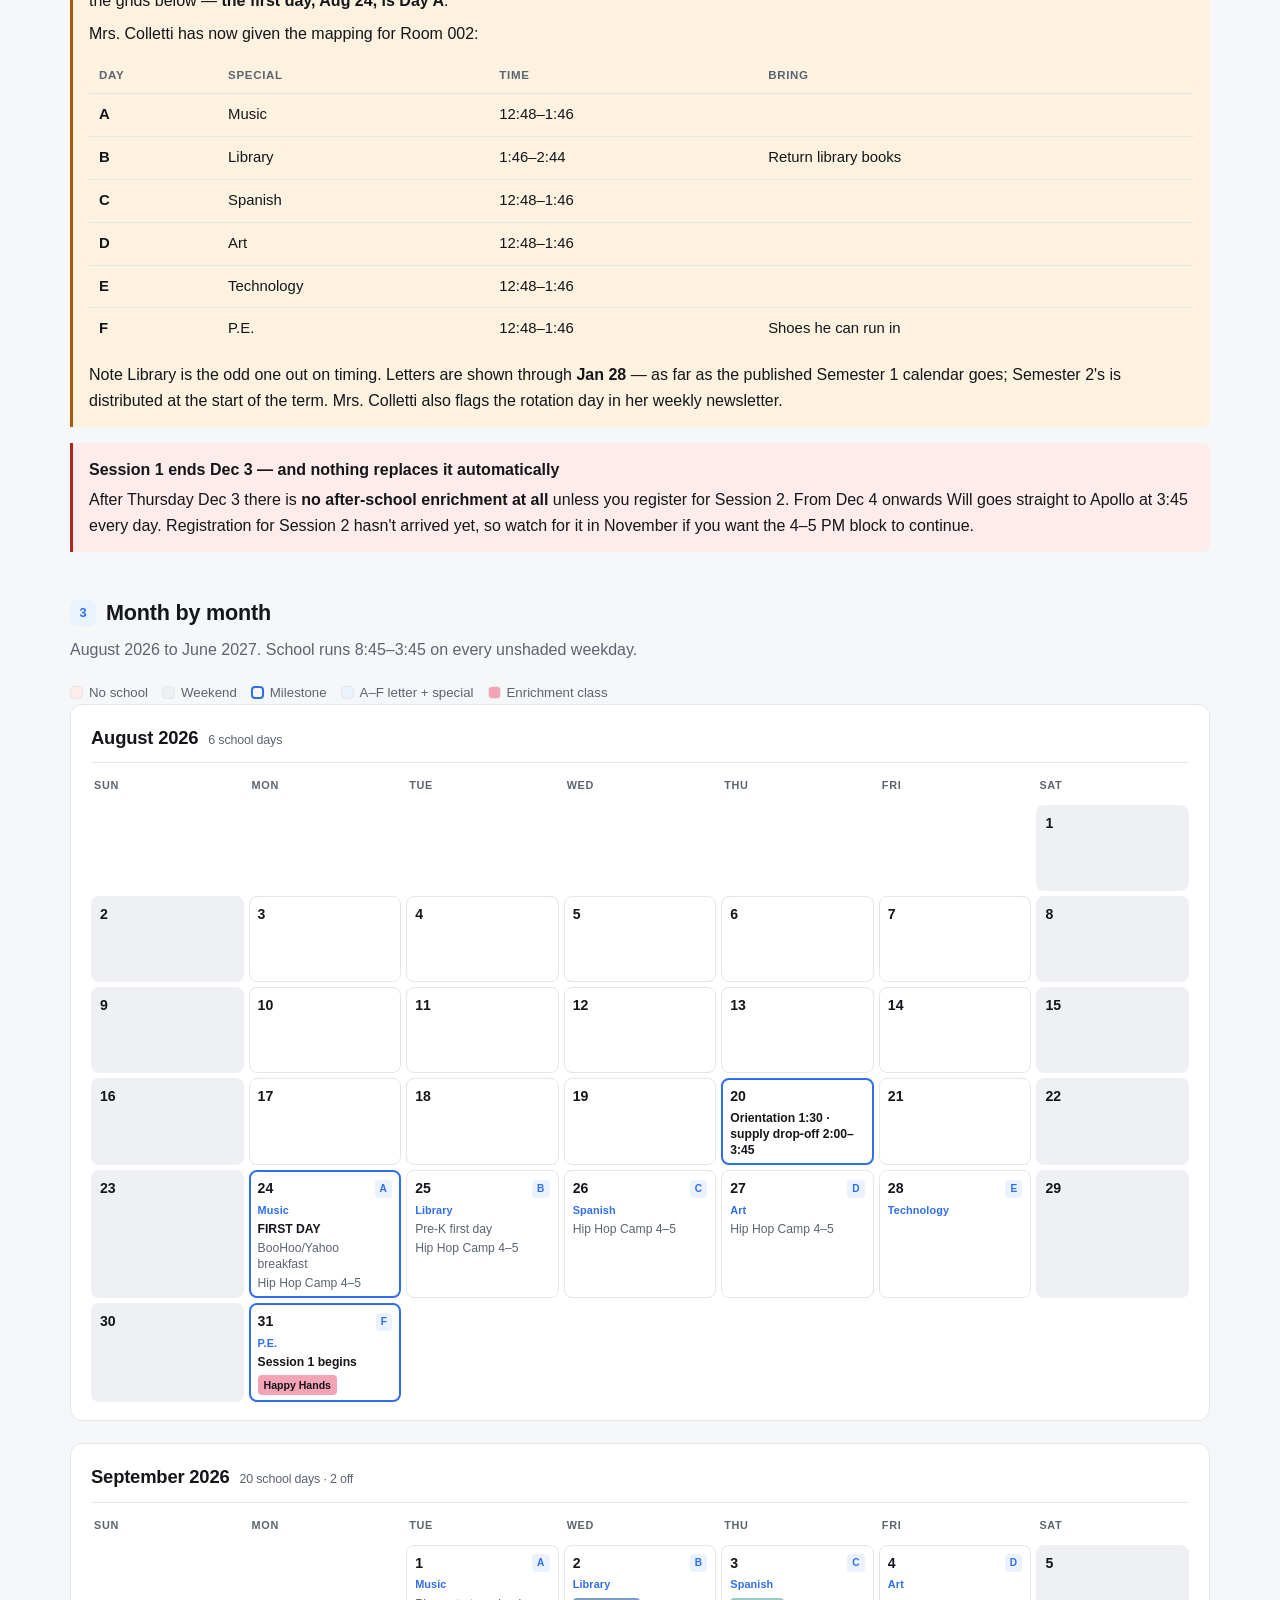
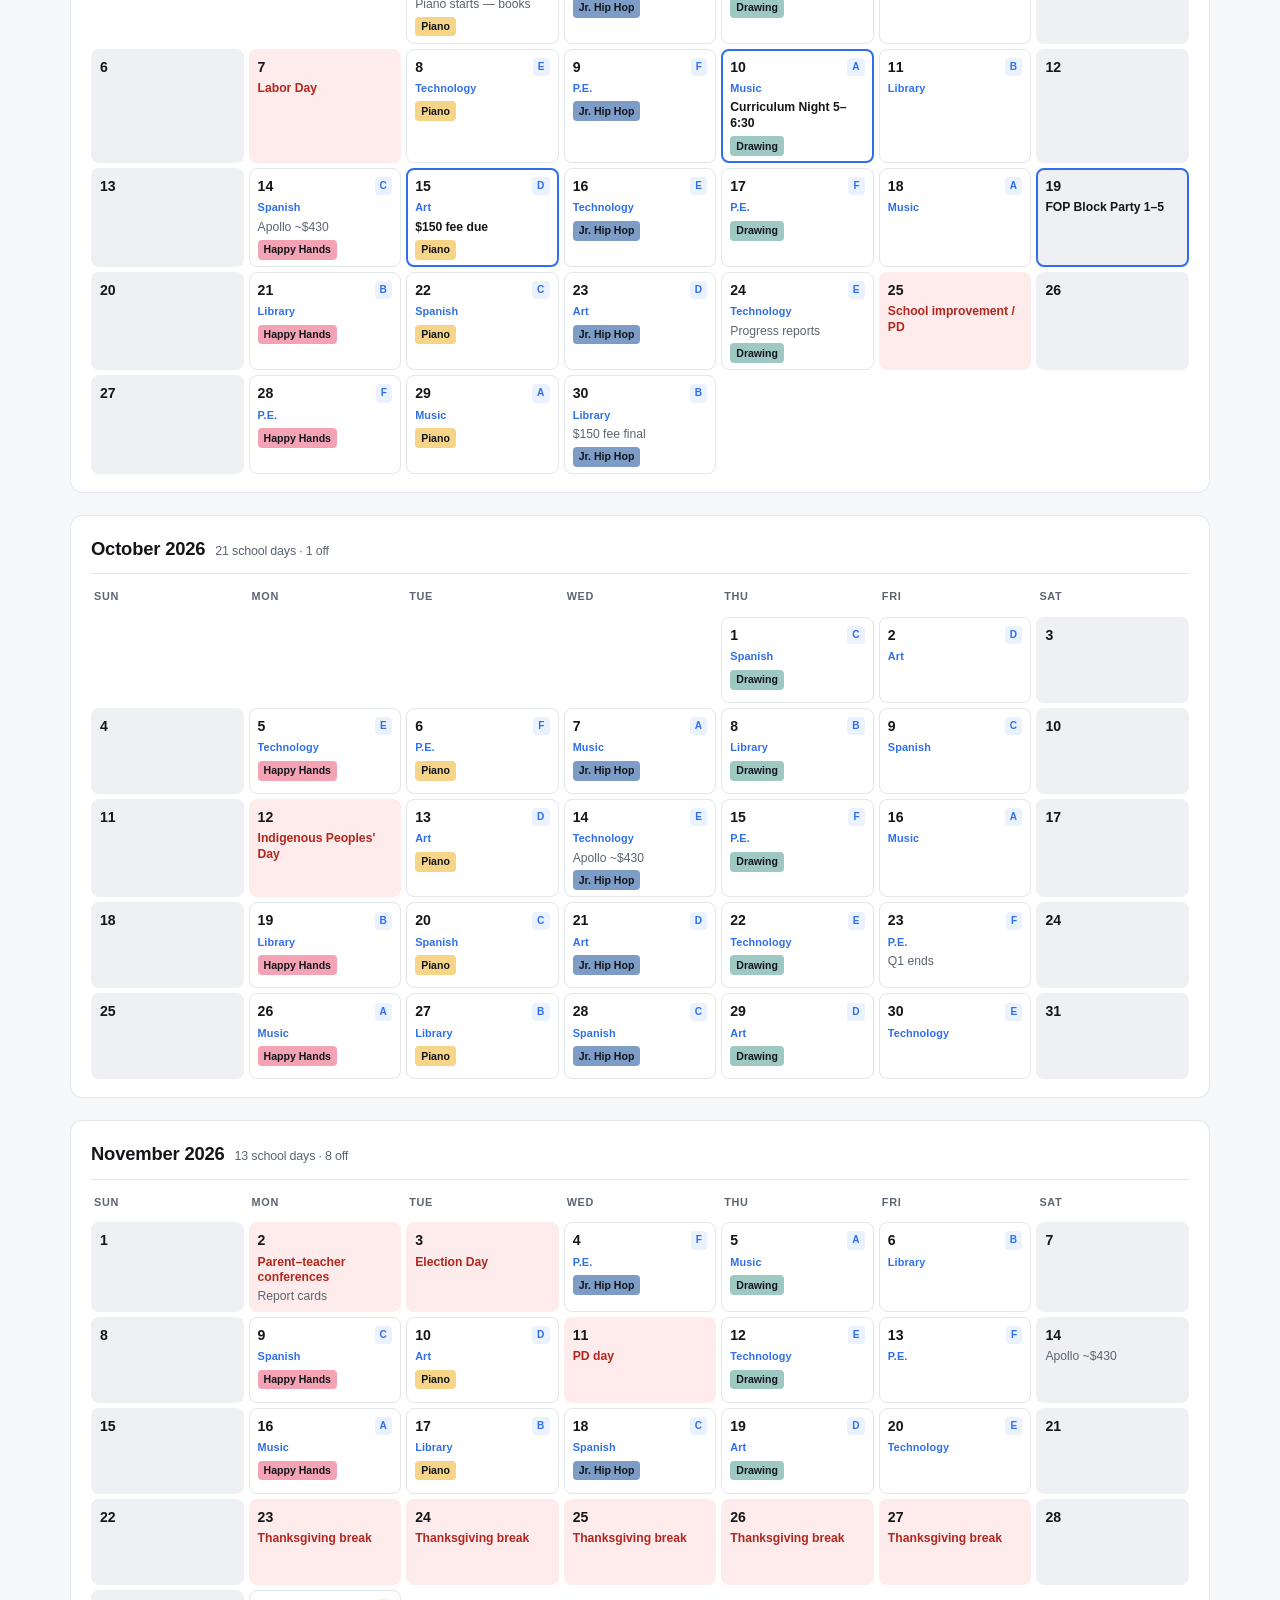
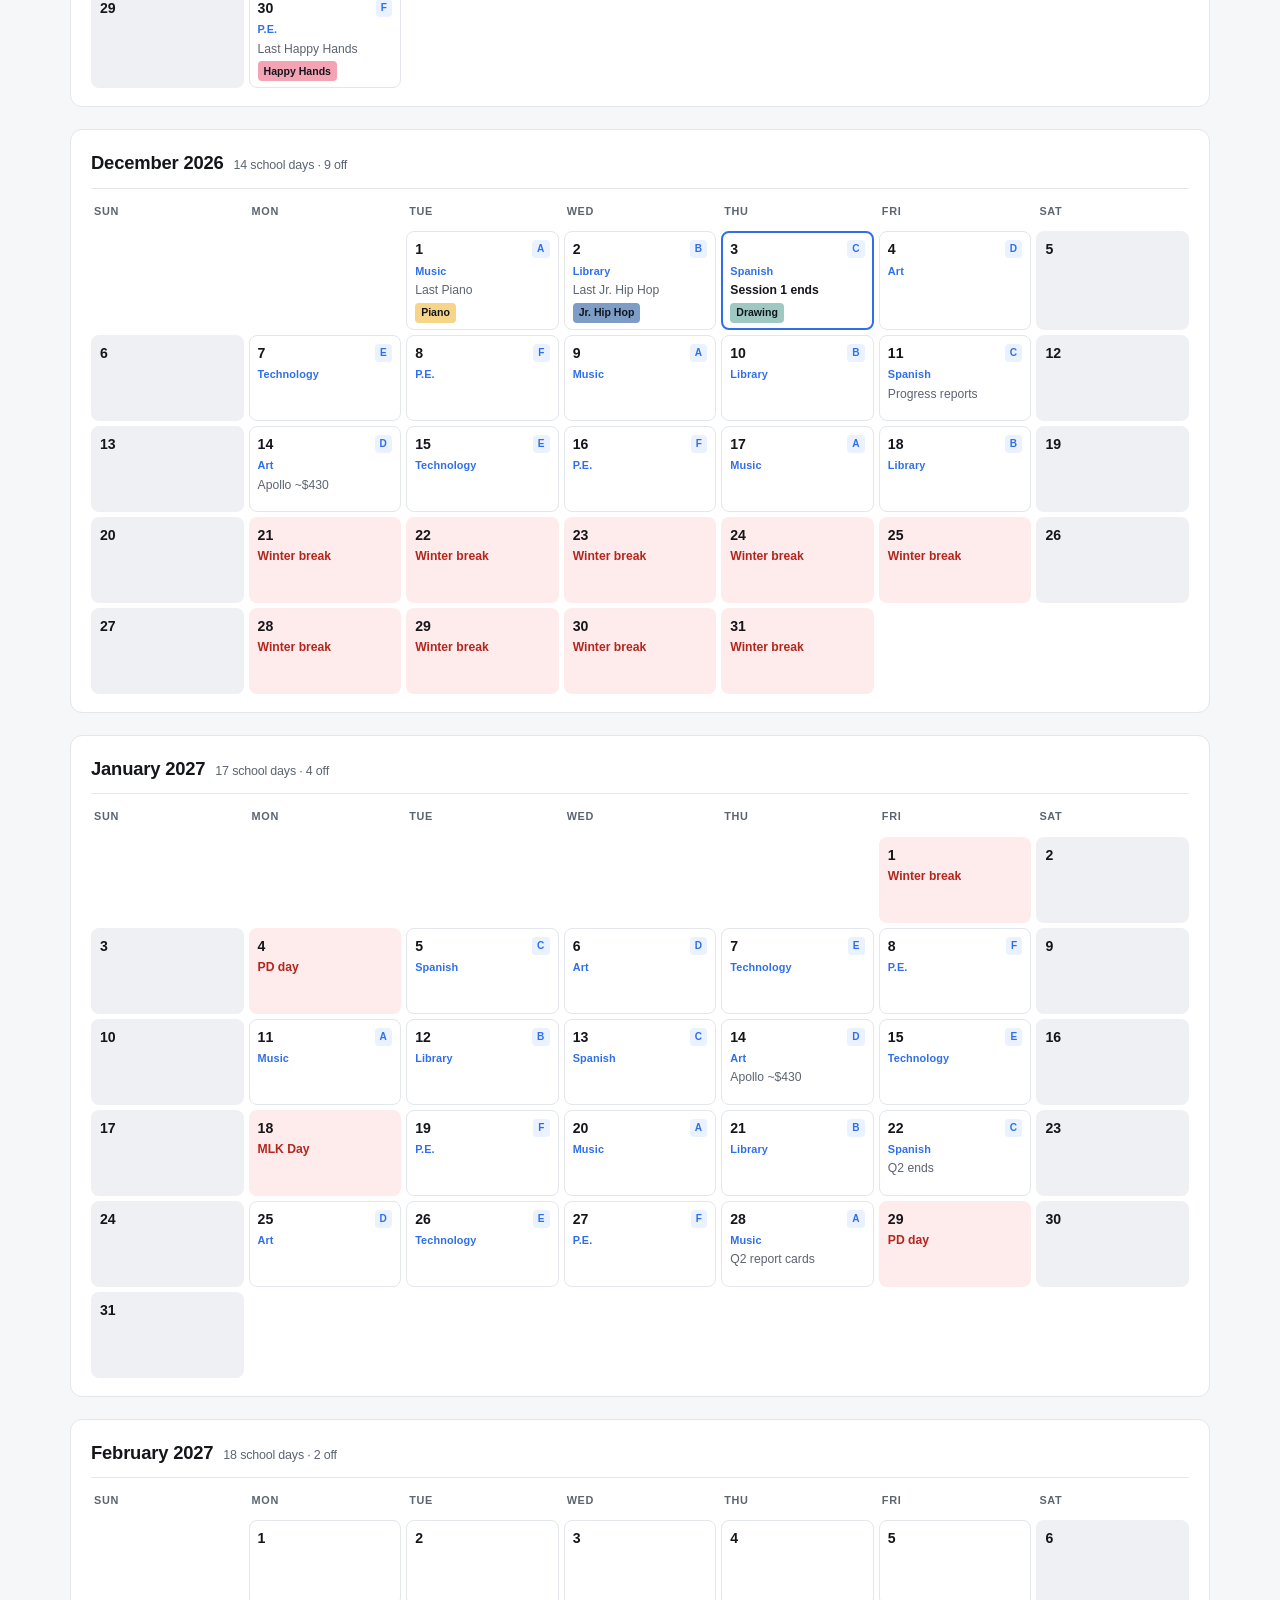
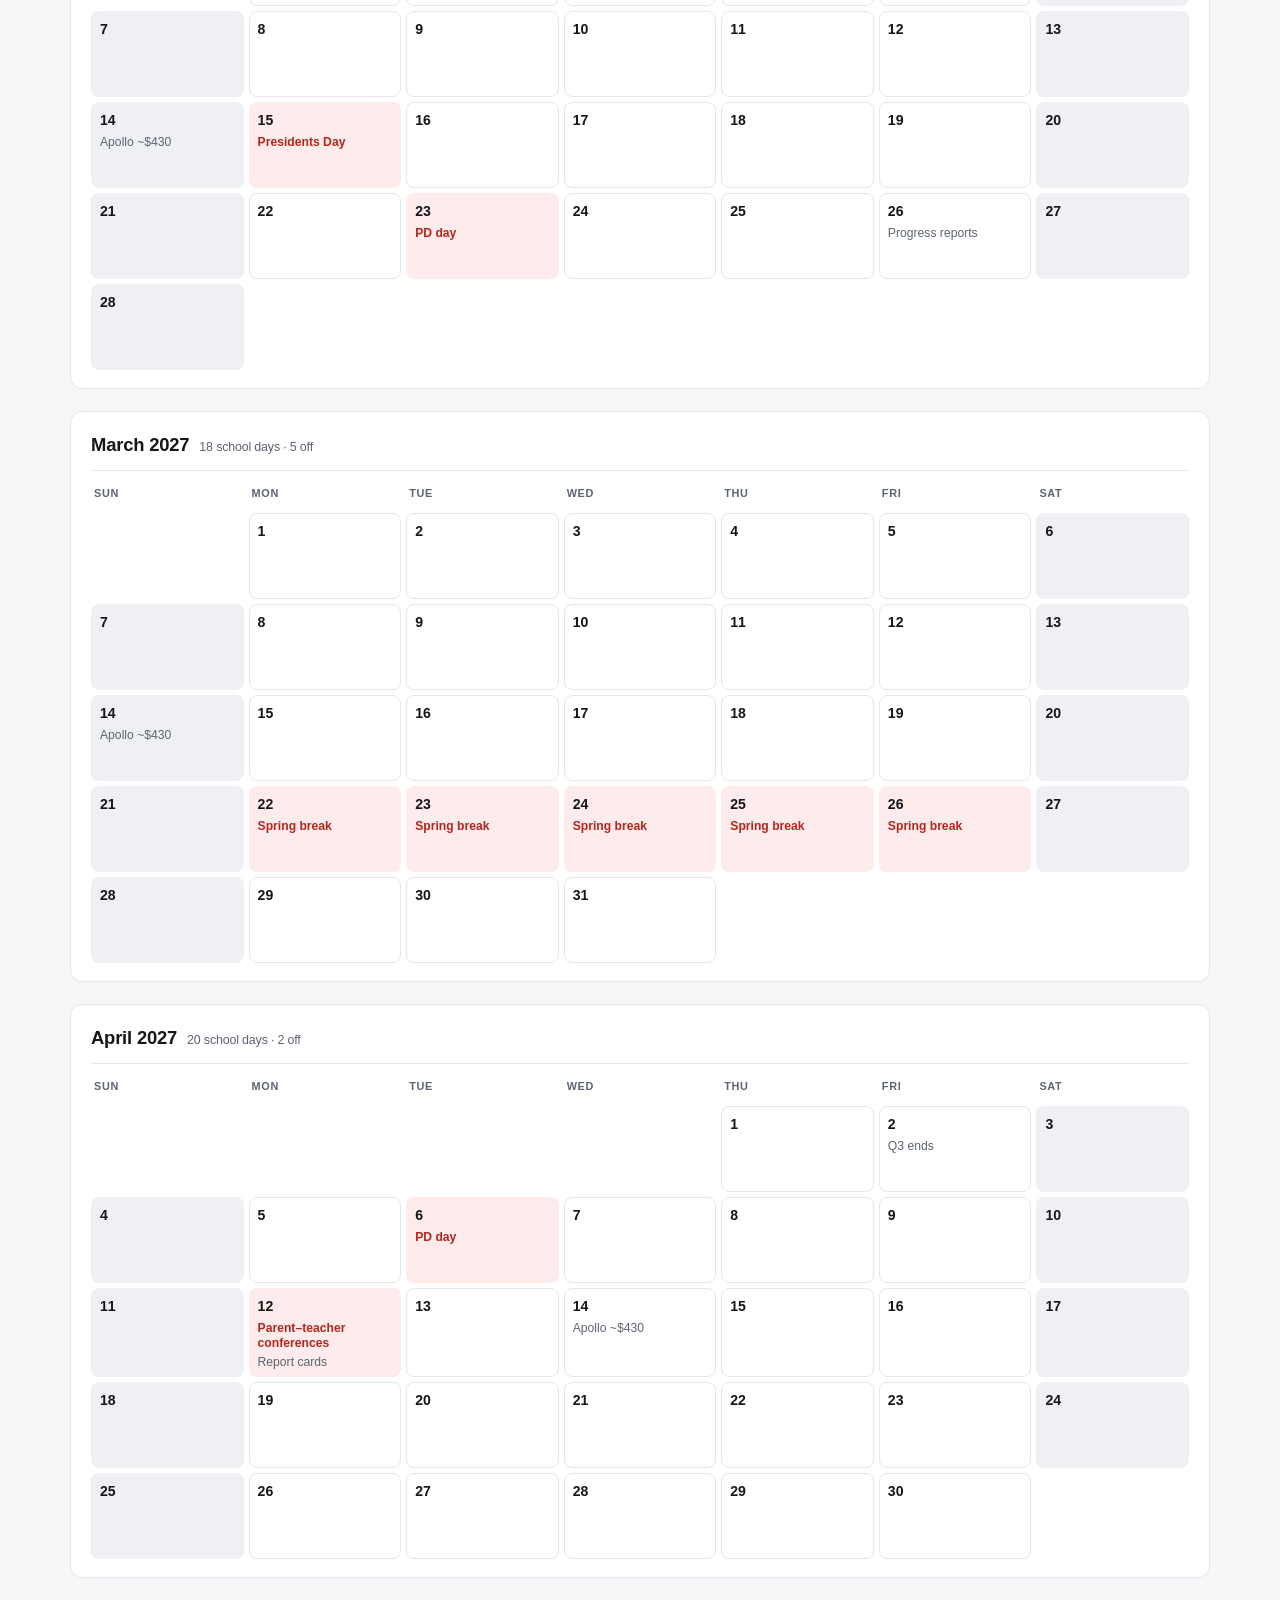
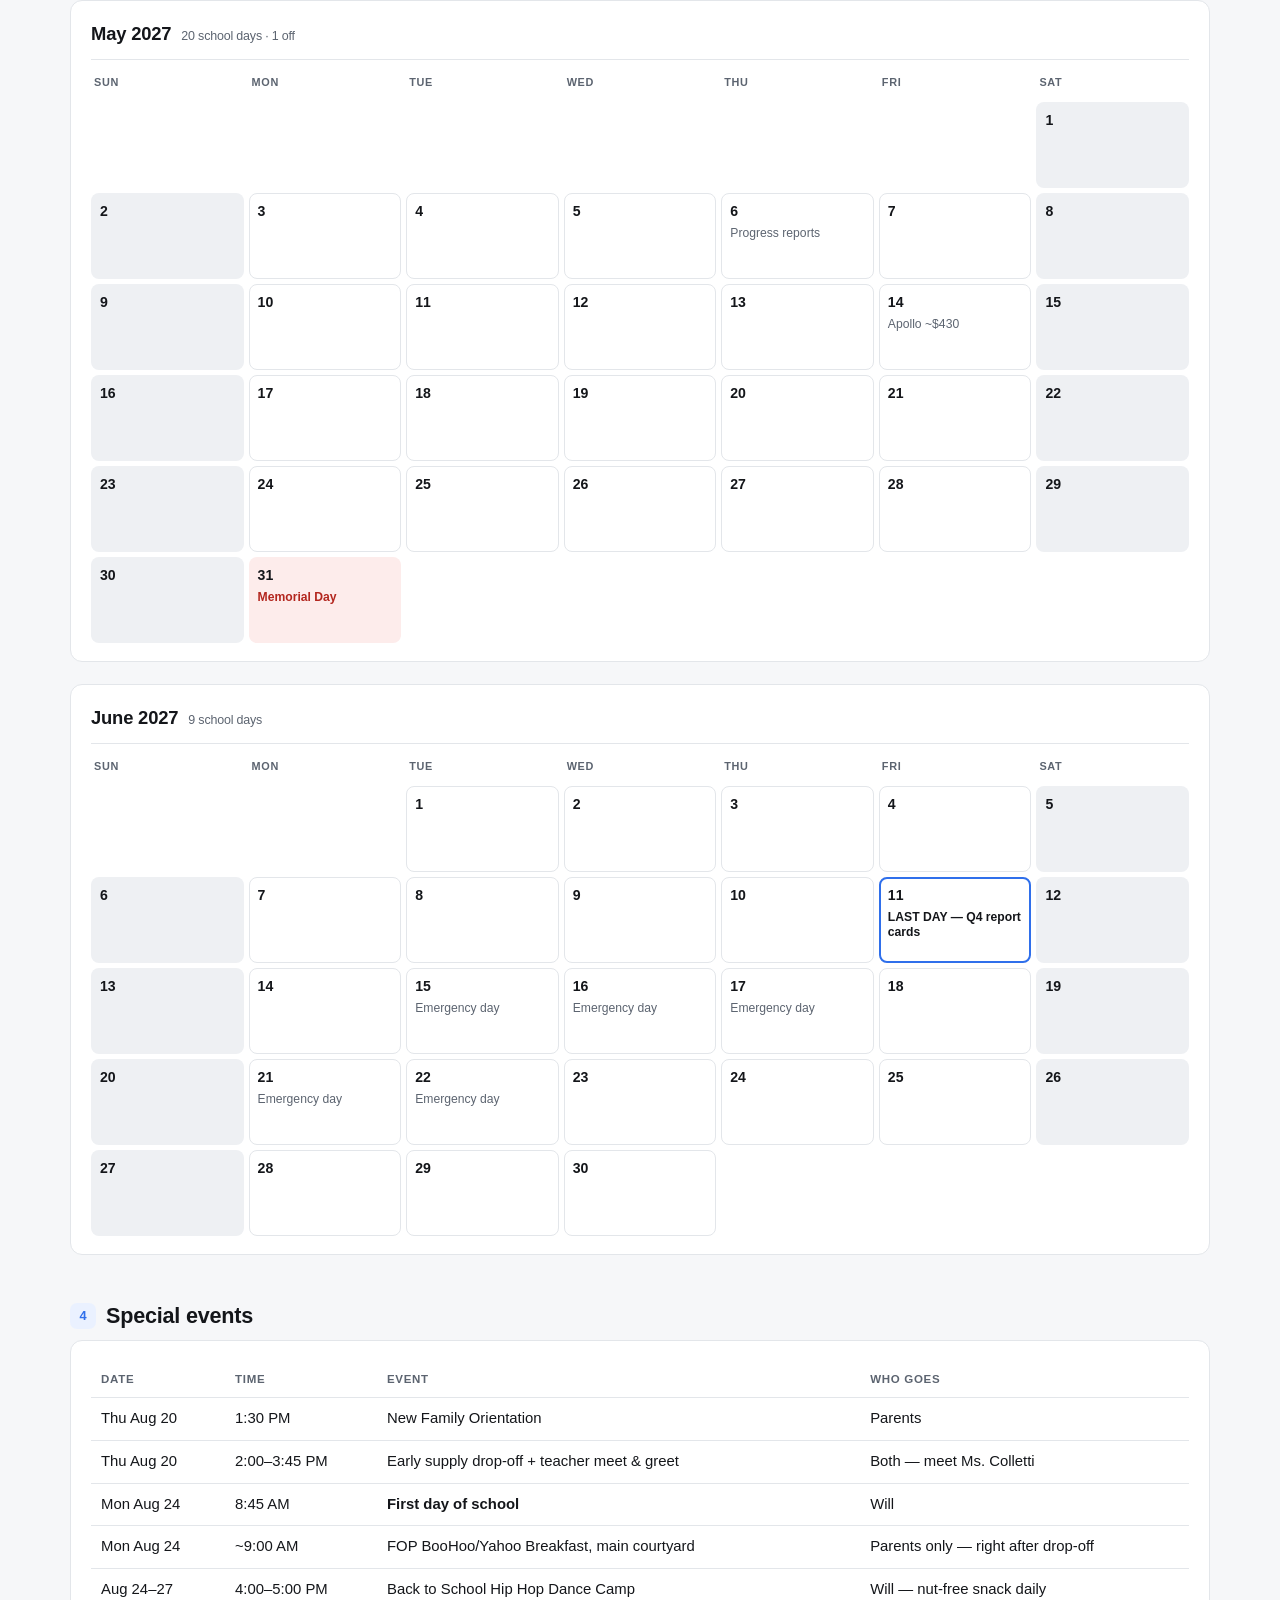
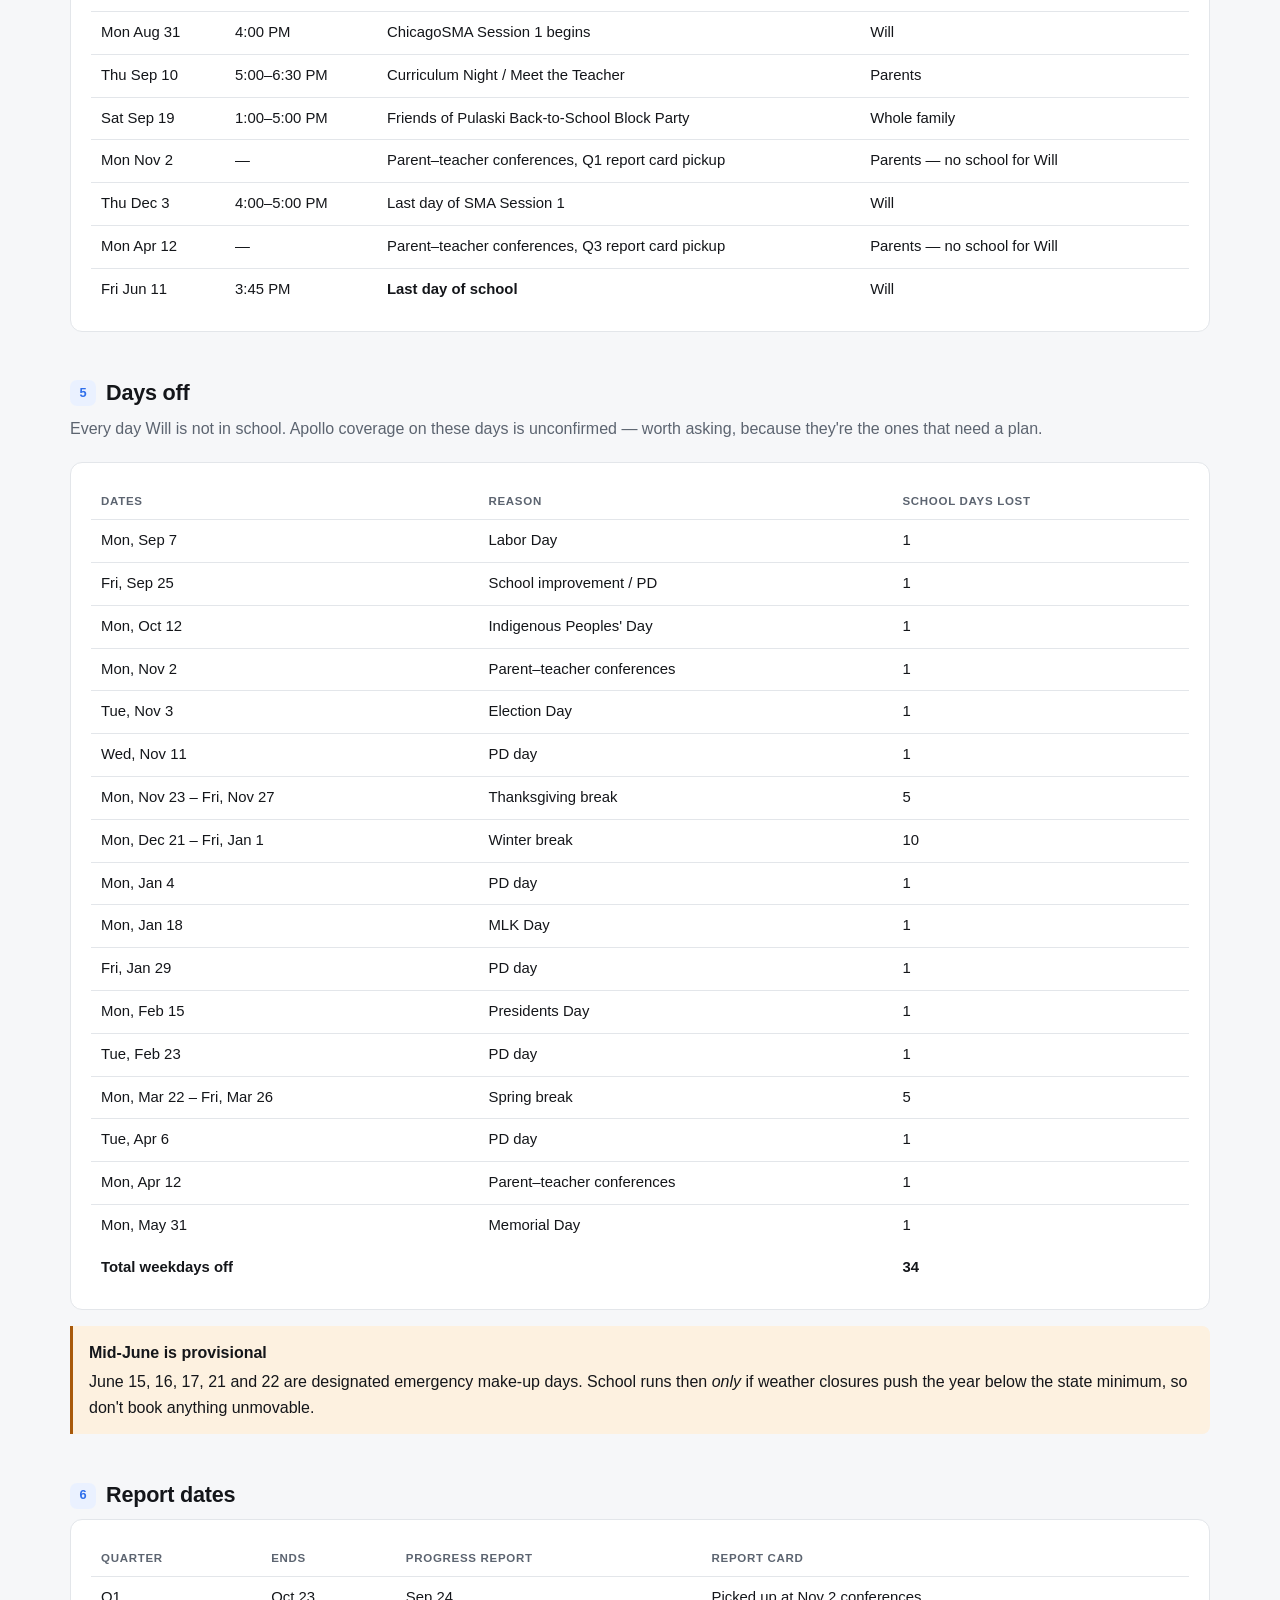
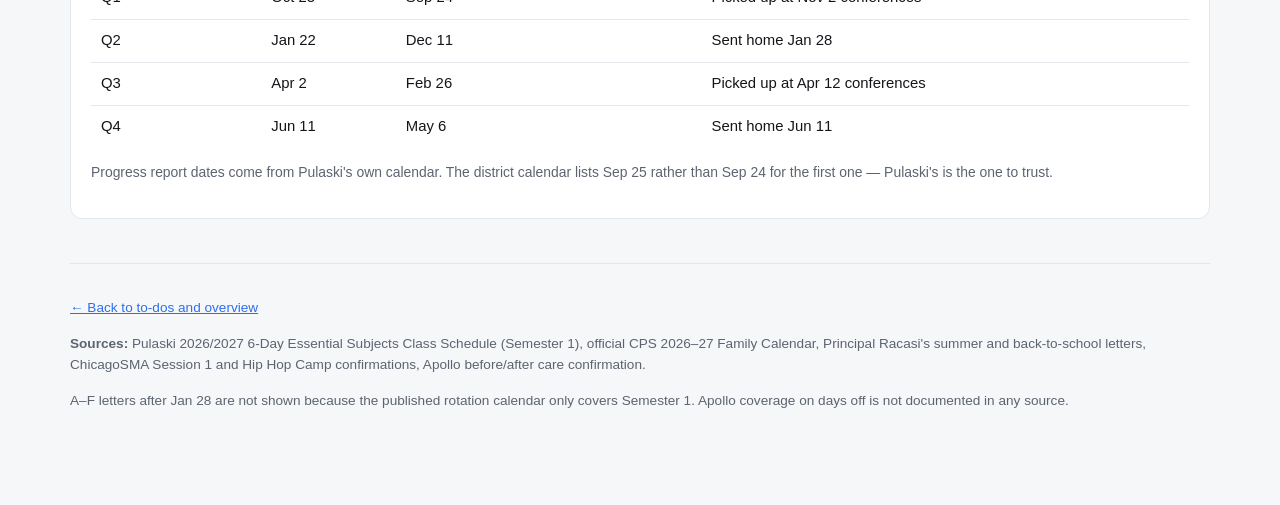
==== commit bc122465: "Add Mrs. Colletti's welcome letter New classroom.html covering the letter: the school day, what to s" ====
--- a/calendar.html
+++ b/calendar.html
@@ -19,6 +19,7 @@
   <li><a href="index.html">&larr; To-dos</a></li>
   <li><a href="meet-and-greet.html">Thursday sheet</a></li>
   <li><a href="supplies.html">Supply checklist</a></li>
+  <li><a href="classroom.html">Room 002</a></li>
   <li><a href="#rhythm" class="here">Daily rhythm</a></li>
   <li><a href="#week">Weekly activities</a></li>
   <li><a href="#year">Month by month</a></li>
@@ -37,8 +38,9 @@
       <ul class="tl">
         <li><span class="t">7:30–8:45</span><span class="d">Apollo before-care<small>Drop off at Door 3, main building</small></span></li>
         <li><span class="t">8:45</span><span class="d">School begins<small>Mrs. Colletti, Room 002B, Modular Building</small></span></li>
-        <li><span class="t">10:00–10:30</span><span class="d">Recess, then lunch<small>Free and provided by CPS. First block eats at 10:30.</small></span></li>
+        <li><span class="t">10:52–11:50</span><span class="d">Lunch, in the Modular Building cafeteria<small>Free CPS lunch, or a packed lunch from home</small></span></li>
         <li><span class="t">3:45</span><span class="d">SMA coordinators collect him from the classroom<small>Snack in the main cafeteria, meets his instructor there</small></span></li>
+        <li><span class="t">12:48–1:46</span><span class="d">Special-area class<small>Depends on the rotation letter. Library runs 1:46–2:44 instead.</small></span></li>
         <li><span class="t">4:00–5:00</span><span class="d">Enrichment class<small>A different one each day — see below</small></span></li>
         <li><span class="t">5:00</span><span class="d">SMA escorts him back to Apollo<small>Or collect him directly at Main Building Door 1 on McLean, if you are not using aftercare that day</small></span></li>
         <li><span class="t">until 6:00</span><span class="d">Apollo aftercare<small>Pick up at the modular building. 6:00 is the hard stop.</small></span></li>
@@ -50,7 +52,7 @@
       <ul class="tl">
         <li><span class="t">7:30–8:45</span><span class="d">Apollo before-care</span></li>
         <li><span class="t">8:45</span><span class="d">School begins</span></li>
-        <li><span class="t">10:00–10:30</span><span class="d">Recess, then lunch</span></li>
+        <li><span class="t">10:52–11:50</span><span class="d">Lunch, Modular Building cafeteria</span></li>
         <li><span class="t">3:45</span><span class="d">Collected from class, straight to Apollo aftercare<small>Confirmed — someone takes him every day, Fridays included</small></span></li>
         <li><span class="t">until 6:00</span><span class="d">Apollo aftercare<small>Pick up at the modular building</small></span></li>
       </ul>
@@ -79,7 +81,19 @@
   <div class="callout">
     <p><span class="h">Essential subjects run on a six-day A–F rotation, not weekdays</span>
     PE, art, music, Spanish, library and technology cycle A→F across school days, so a day off never costs the same subject twice. The letter for each day is in the grids below — <strong>the first day, Aug 24, is Day A</strong>.</p>
-    <p>What's still missing is the mapping: <strong>which letter means which subject.</strong> Pulaski's rotation form leaves those fields blank for each homeroom to fill in, so Ms. Colletti is the one who can tell you which day needs gym shoes and which needs library books. Letters are shown through <strong>Jan 28</strong> — that's as far as the published Semester 1 calendar goes; Semester 2's is distributed at the start of the semester.</p>
+    <p>Mrs. Colletti has now given the mapping for Room 002:</p>
+    <table style="margin-top:10px">
+      <thead><tr><th>Day</th><th>Special</th><th>Time</th><th>Bring</th></tr></thead>
+      <tbody>
+        <tr><td><strong>A</strong></td><td>Music</td><td class="num">12:48–1:46</td><td></td></tr>
+        <tr><td><strong>B</strong></td><td>Library</td><td class="num">1:46–2:44</td><td>Return library books</td></tr>
+        <tr><td><strong>C</strong></td><td>Spanish</td><td class="num">12:48–1:46</td><td></td></tr>
+        <tr><td><strong>D</strong></td><td>Art</td><td class="num">12:48–1:46</td><td></td></tr>
+        <tr><td><strong>E</strong></td><td>Technology</td><td class="num">12:48–1:46</td><td></td></tr>
+        <tr><td><strong>F</strong></td><td>P.E.</td><td class="num">12:48–1:46</td><td>Shoes he can run in</td></tr>
+      </tbody>
+    </table>
+    <p style="margin-top:12px">Note Library is the odd one out on timing. Letters are shown through <strong>Jan 28</strong> — as far as the published Semester 1 calendar goes; Semester 2's is distributed at the start of the term. Mrs. Colletti also flags the rotation day in her weekly newsletter.</p>
   </div>
 
   <div class="callout stop">
@@ -95,7 +109,7 @@
     <span><i class="sw" style="background:var(--stop-soft)"></i> No school</span>
     <span><i class="sw" style="background:var(--off)"></i> Weekend</span>
     <span><i class="sw" style="border-color:var(--accent);border-width:2px"></i> Milestone</span>
-    <span><i class="sw" style="background:var(--accent-soft)"></i> A–F rotation letter</span>
+    <span><i class="sw" style="background:var(--accent-soft)"></i> A–F letter + special</span>
     <span><i class="sw" style="background:var(--mon)"></i> Enrichment class</span>
   </div>
   <div class="months" id="months"></div>
@@ -226,6 +240,7 @@
   '2027-06-22':[{t:'Emergency day'}],
 };
 
+const SPECIALS = {A:'Music',B:'Library',C:'Spanish',D:'Art',E:'Technology',F:'P.E.'};
 const SMA = {1:{n:'Happy Hands',c:'mon'},2:{n:'Piano',c:'tue'},3:{n:'Jr. Hip Hop',c:'wed'},4:{n:'Drawing',c:'thu'}};
 const SMA_FROM='2026-08-31', SMA_TO='2026-12-03';
 
@@ -282,6 +297,7 @@
     let inner='<div class="dn"><span>'+day+'</span>';
     if(LTR[k]) inner+='<span class="ltr">'+LTR[k]+'</span>';
     inner+='</div>';
+    if(LTR[k] && SPECIALS[LTR[k]]) inner+='<span class="spc">'+SPECIALS[LTR[k]]+'</span>';
     if(isOff && inTerm && !we) inner+='<span class="offlab">'+OFF[k]+'</span>';
     evs.forEach(e=>inner+='<span class="ev'+(e.b?' b':'')+'">'+e.t+'</span>');
     if(!we && !isOff && inTerm && k>=SMA_FROM && k<=SMA_TO && SMA[dow])
--- a/style.css
+++ b/style.css
@@ -137,6 +137,7 @@
   display:flex;justify-content:space-between;align-items:center;gap:4px}
 .cell .ltr{font-size:.63rem;font-weight:800;color:var(--accent);background:var(--accent-soft);
   border-radius:4px;padding:1px 5px;letter-spacing:.03em}
+.cell .spc{display:block;margin-top:2px;font-size:.68rem;font-weight:650;color:var(--accent);letter-spacing:.01em}
 .cell .ev{display:block;margin-top:3px;line-height:1.3;color:var(--muted)}
 .cell .ev.b{color:var(--ink);font-weight:650}
 .cell .offlab{display:block;margin-top:3px;color:var(--stop);font-weight:650;line-height:1.28}
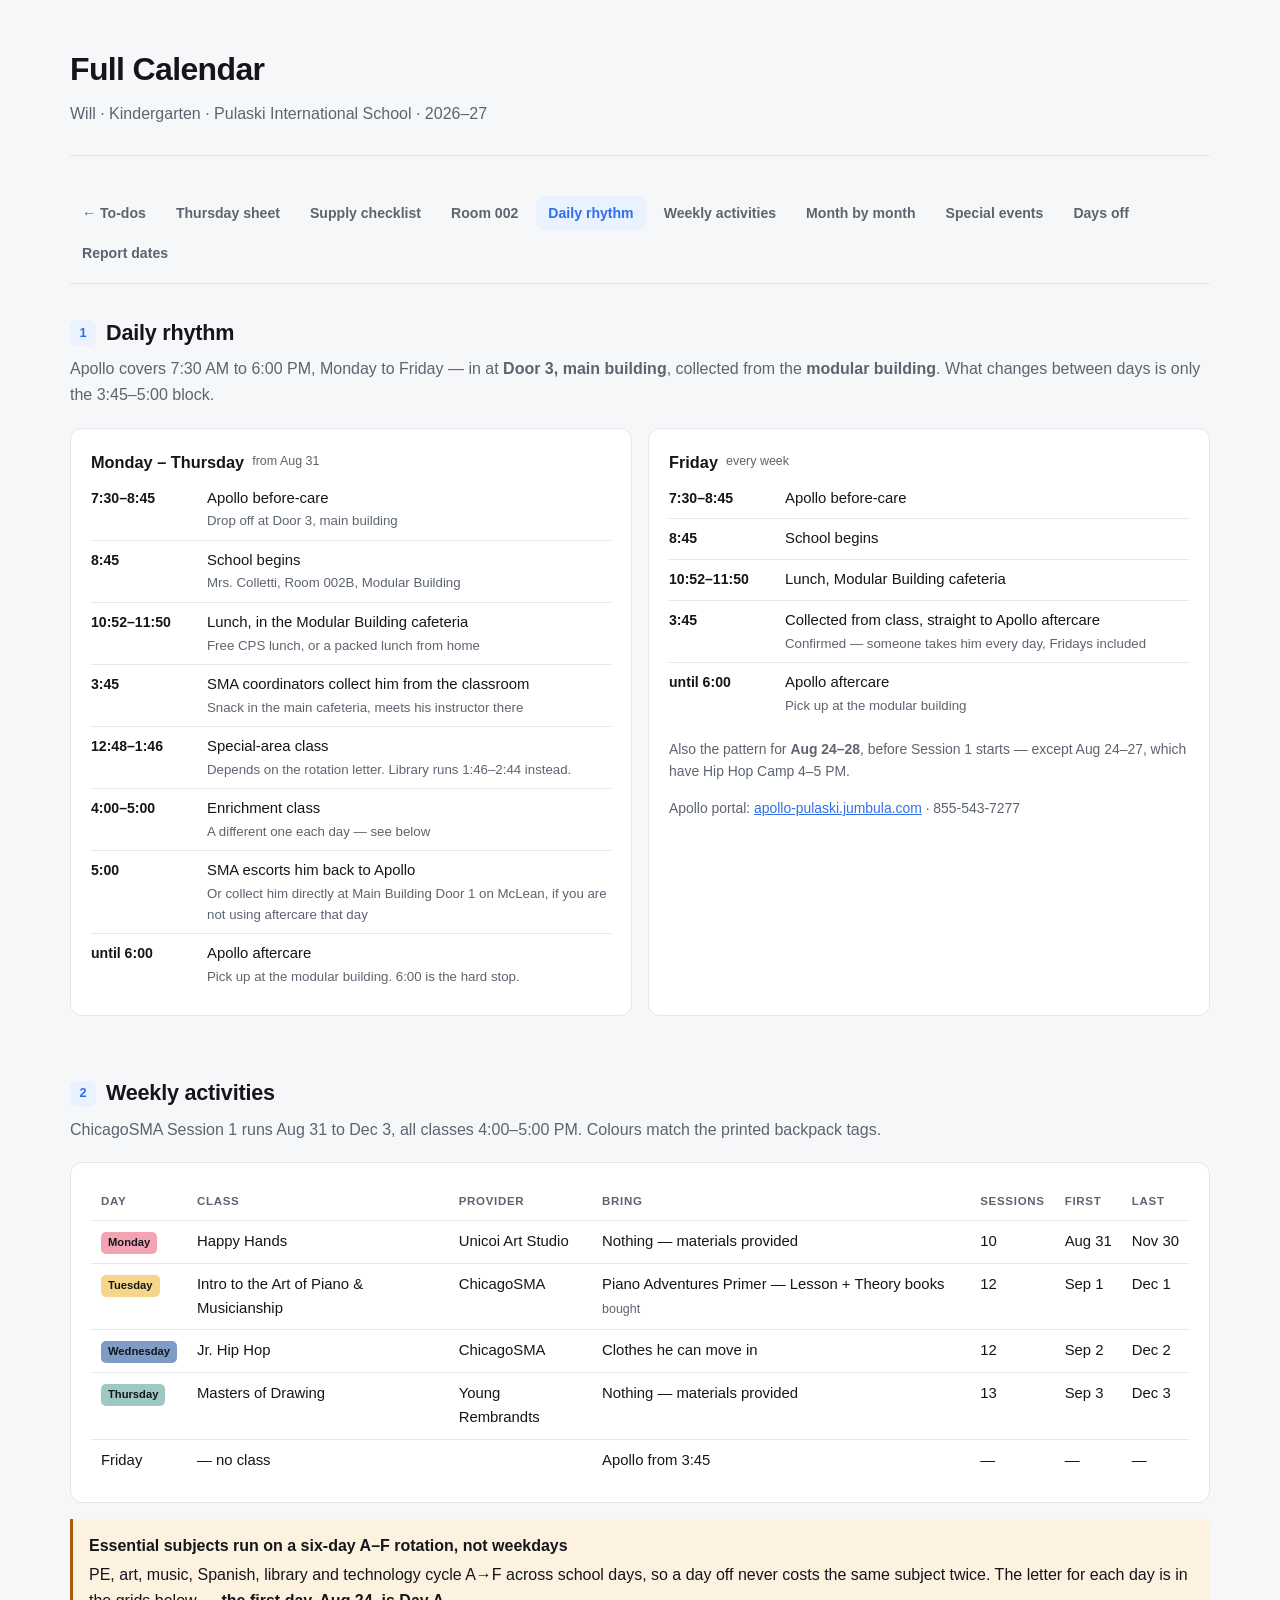
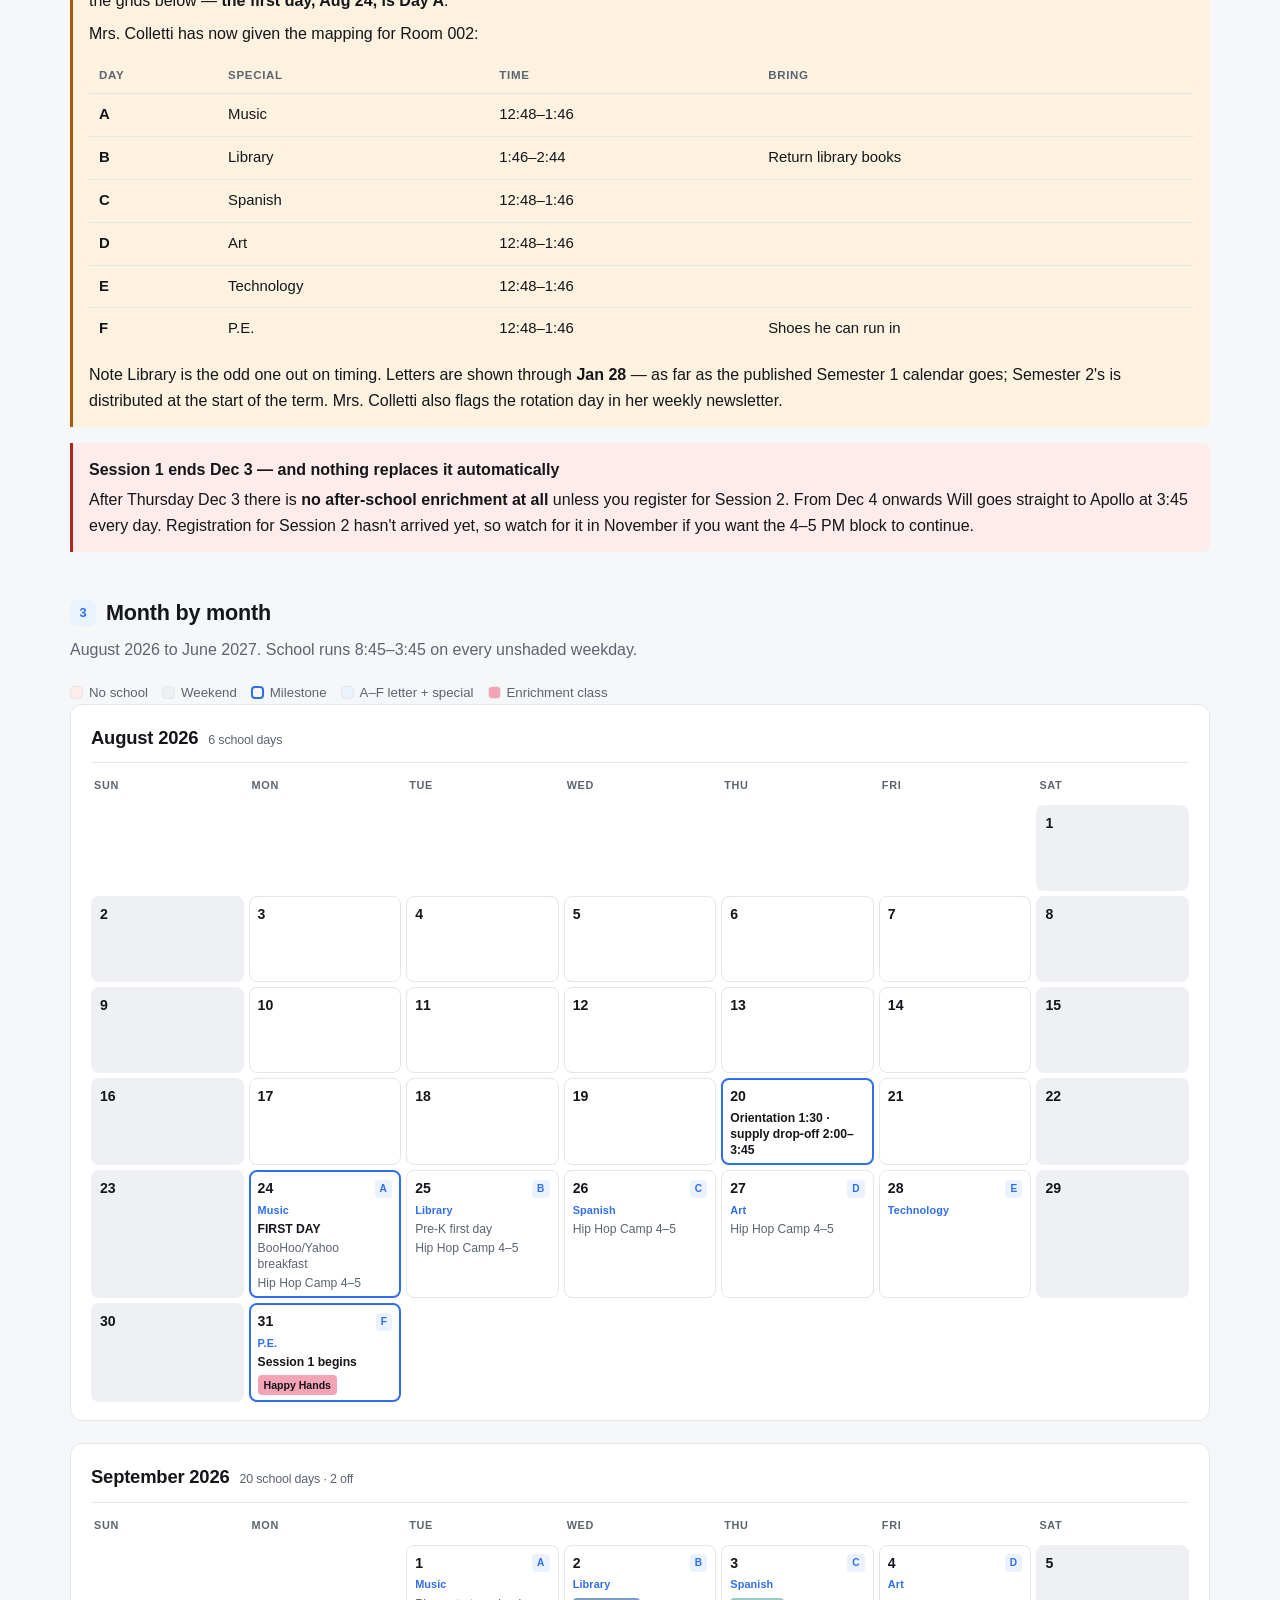
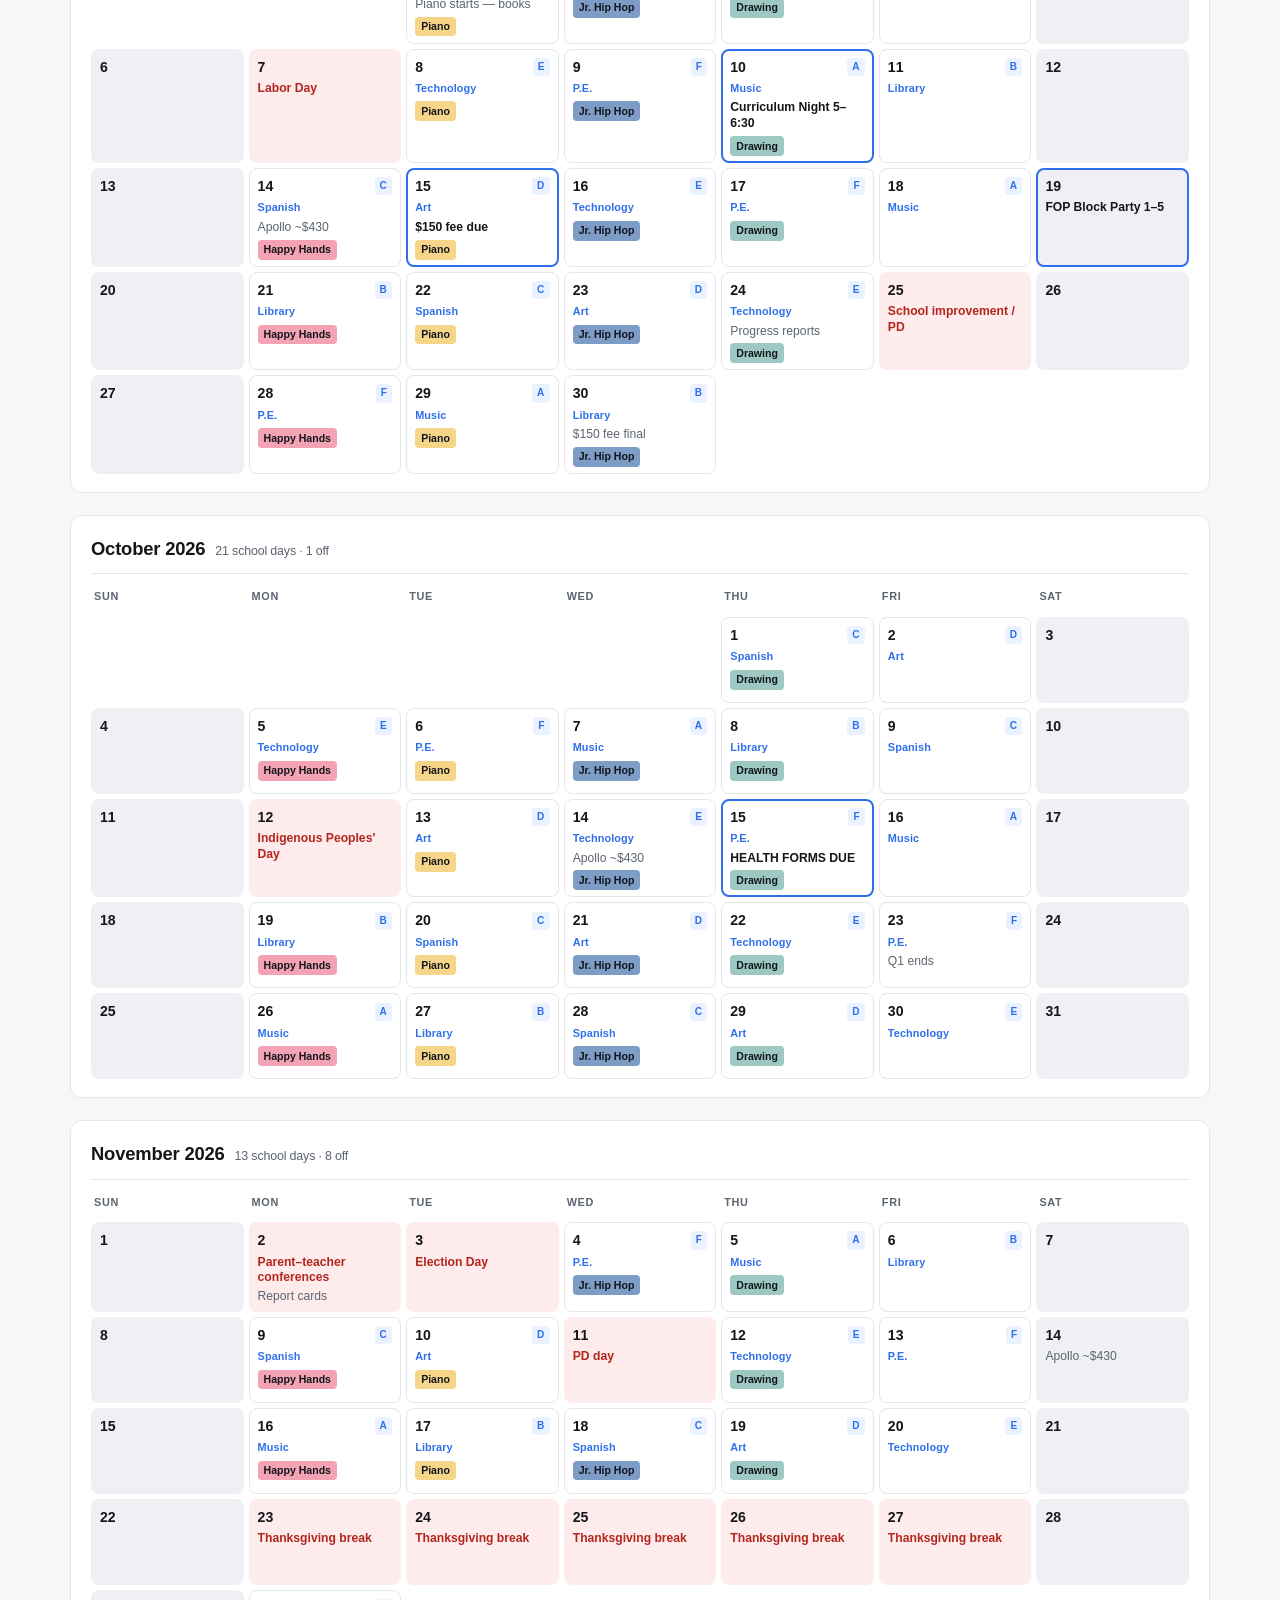
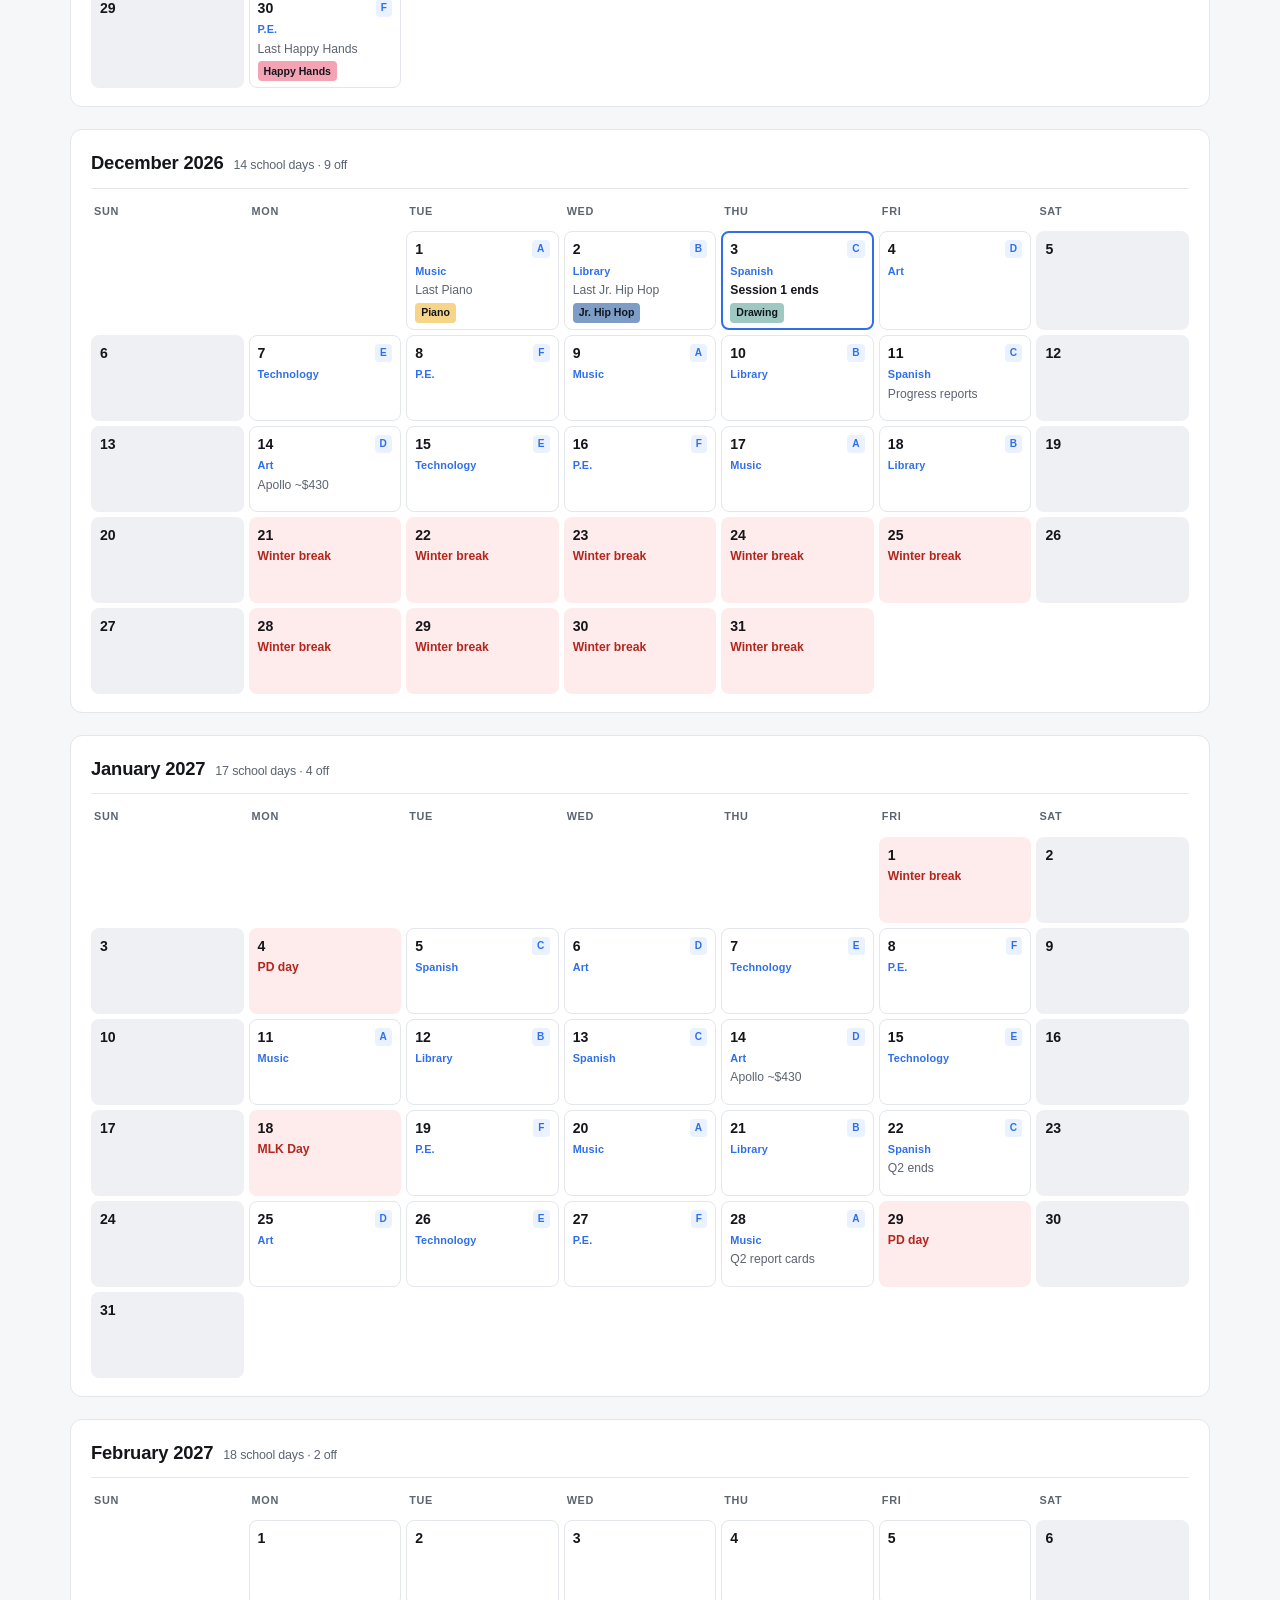
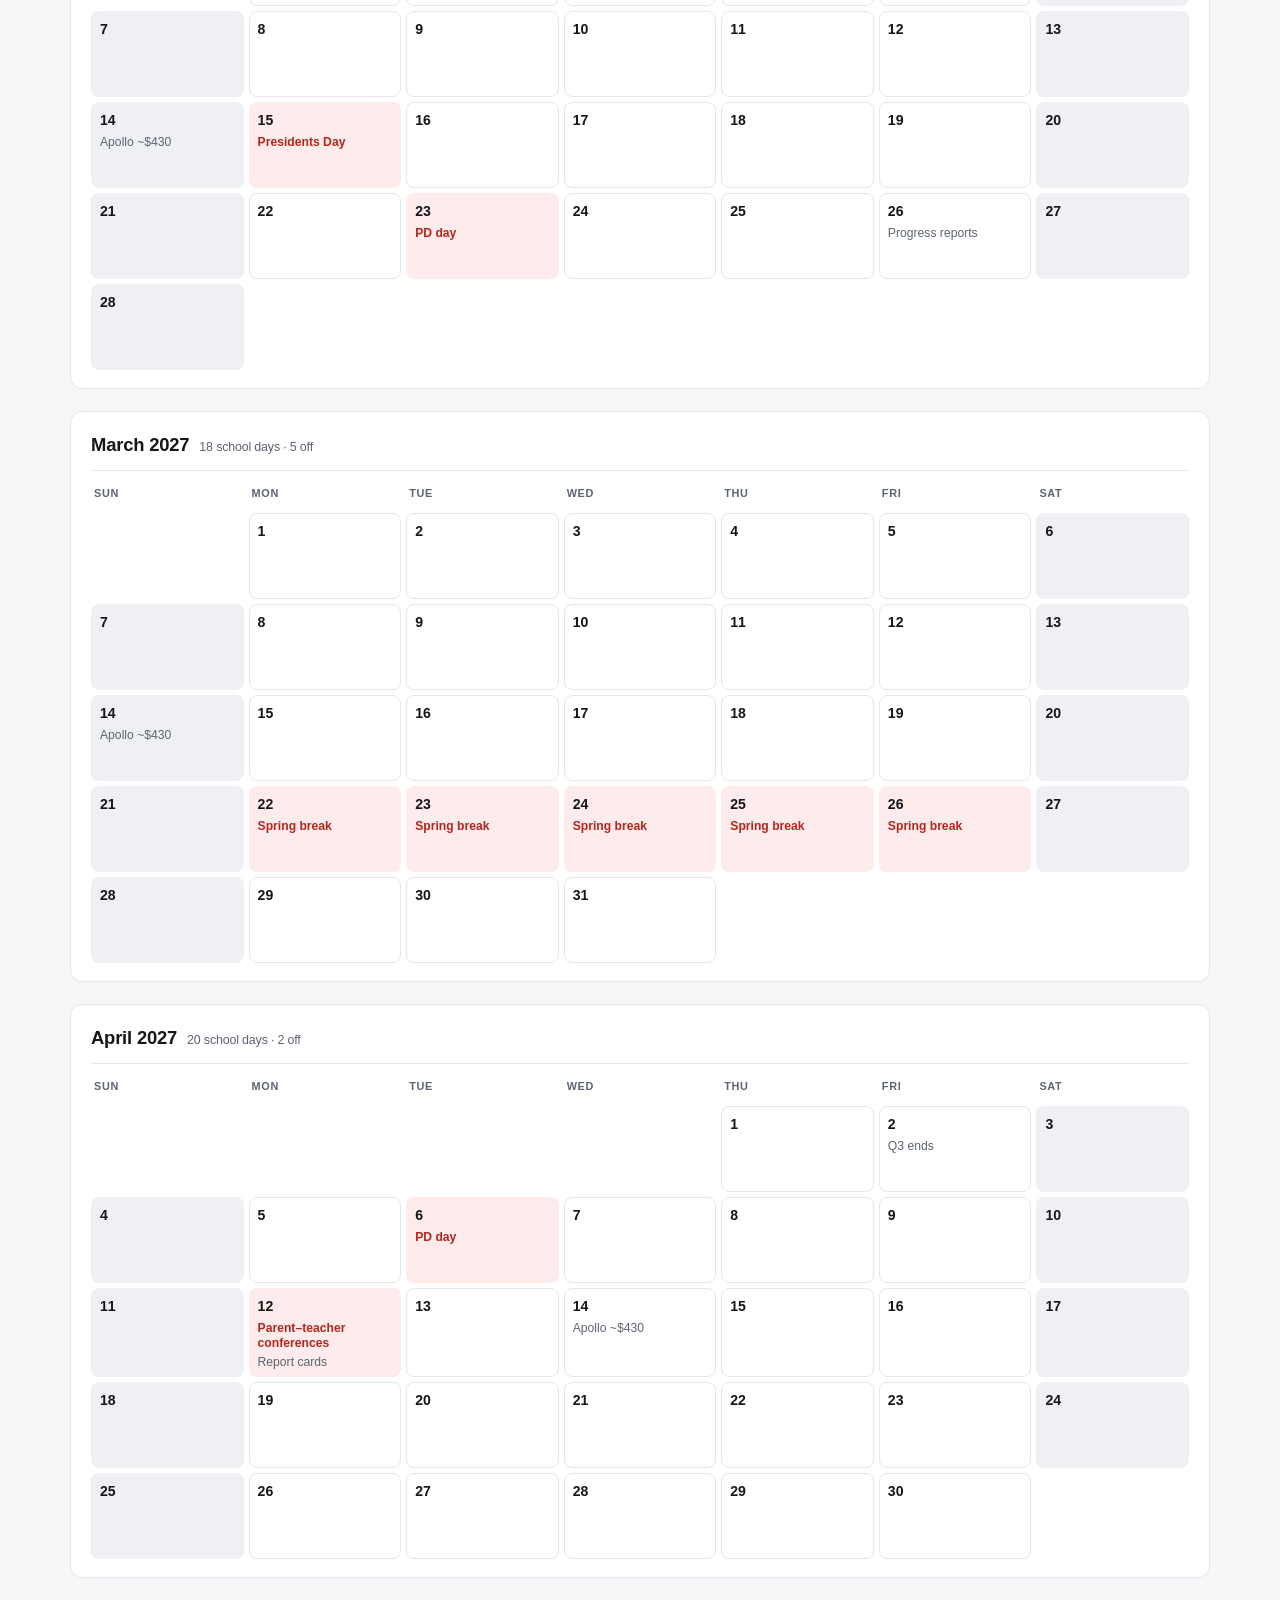
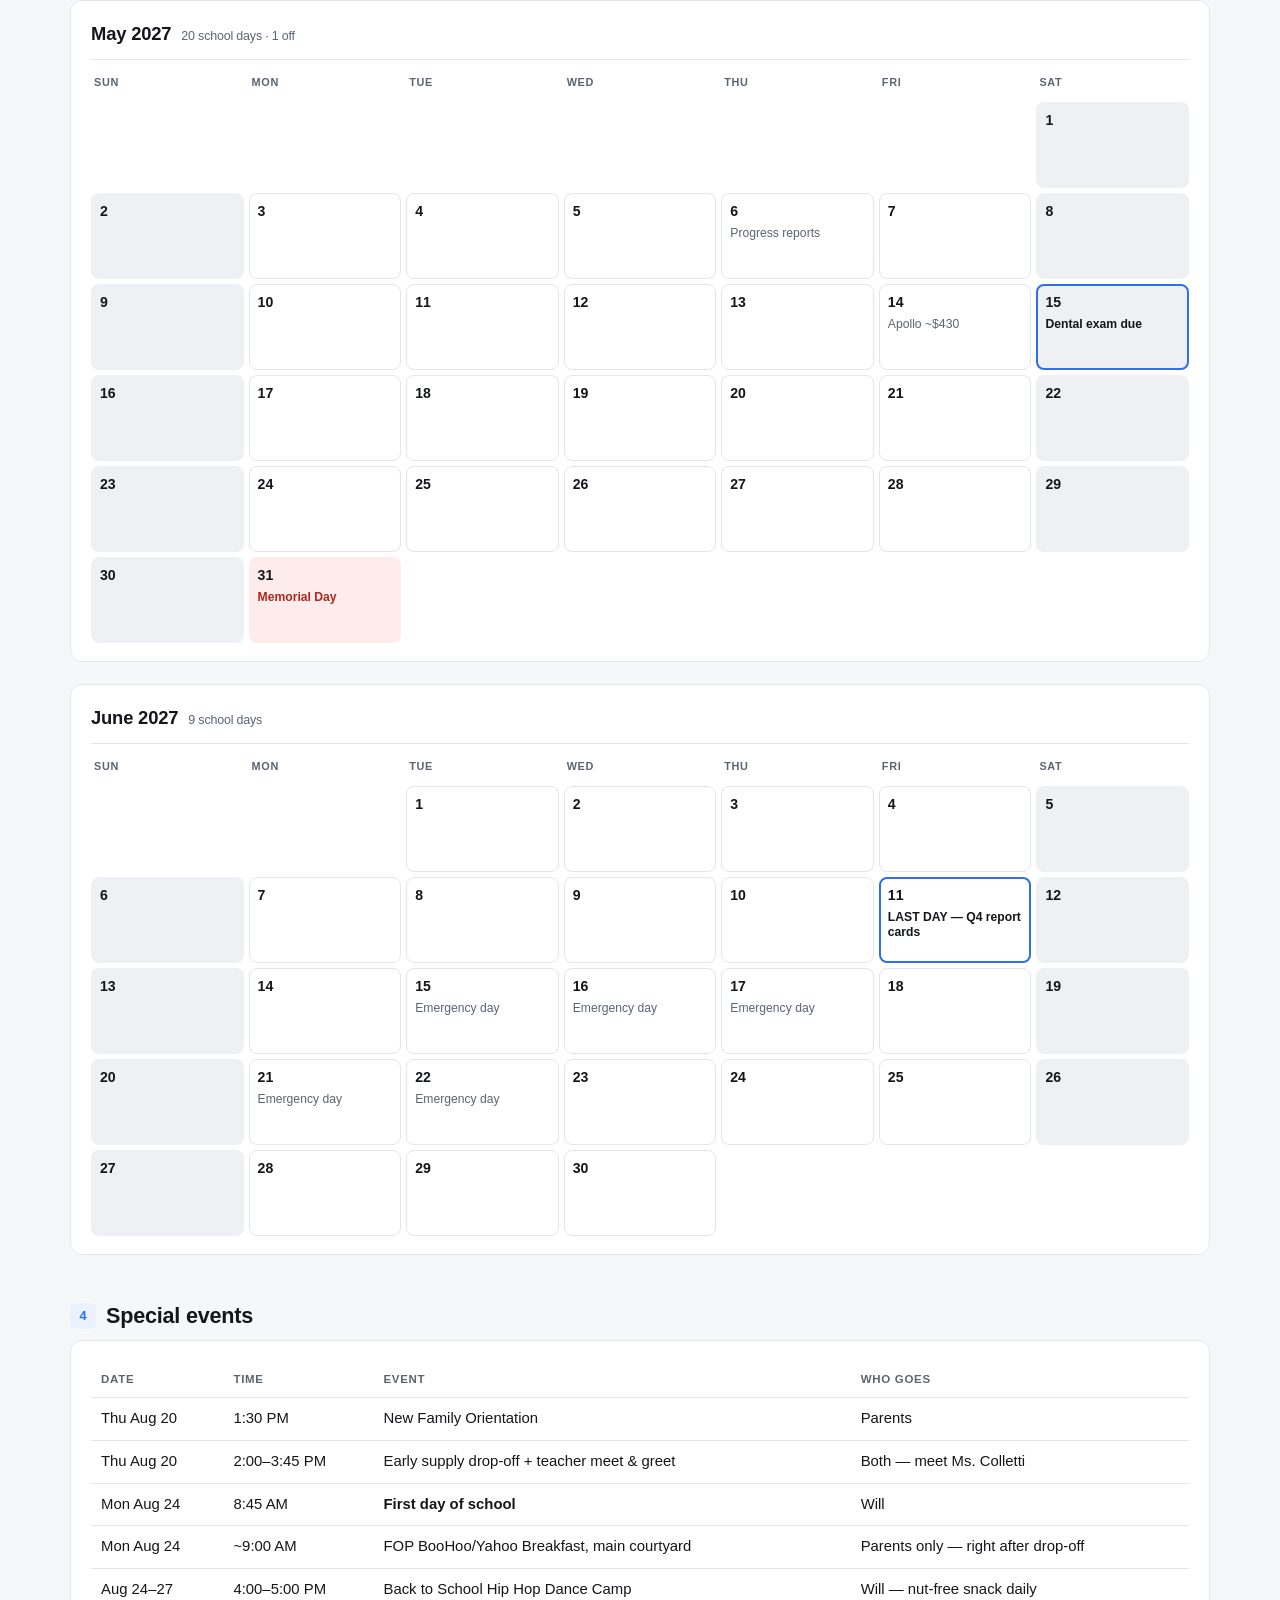
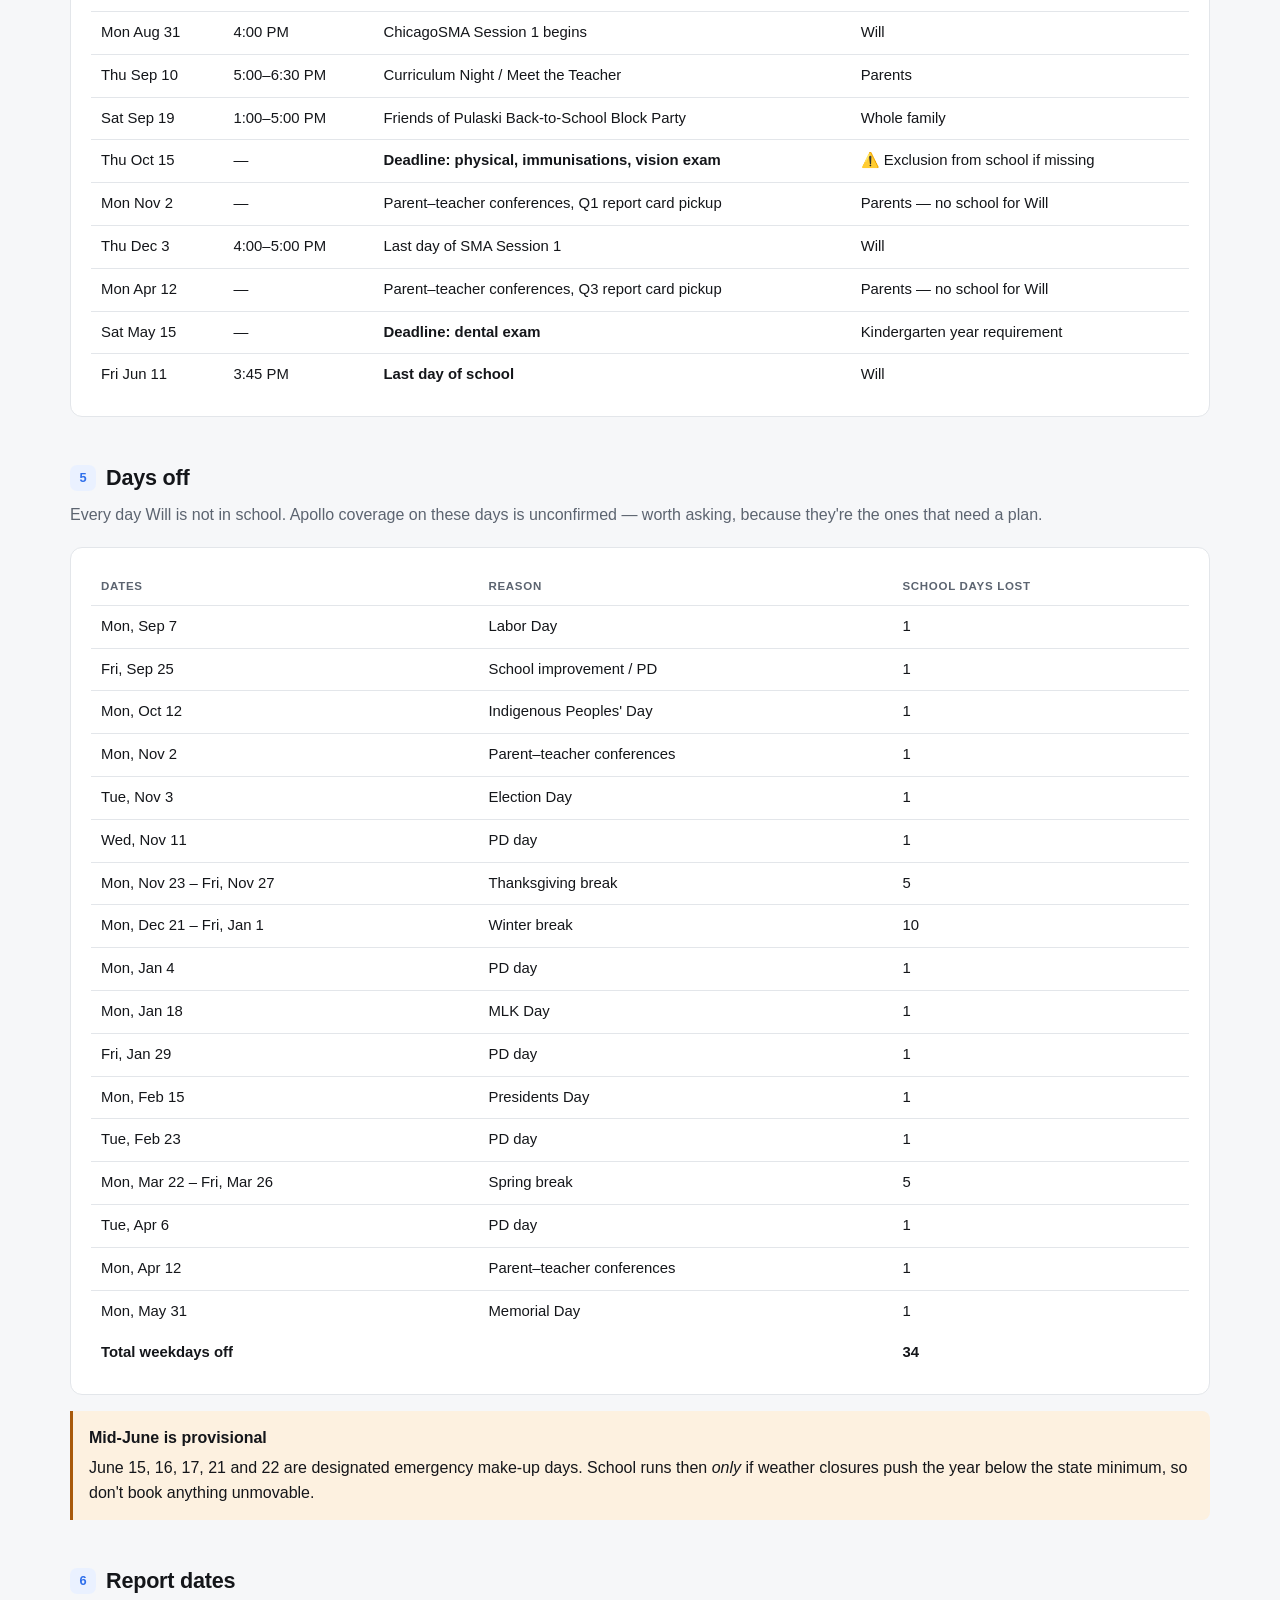
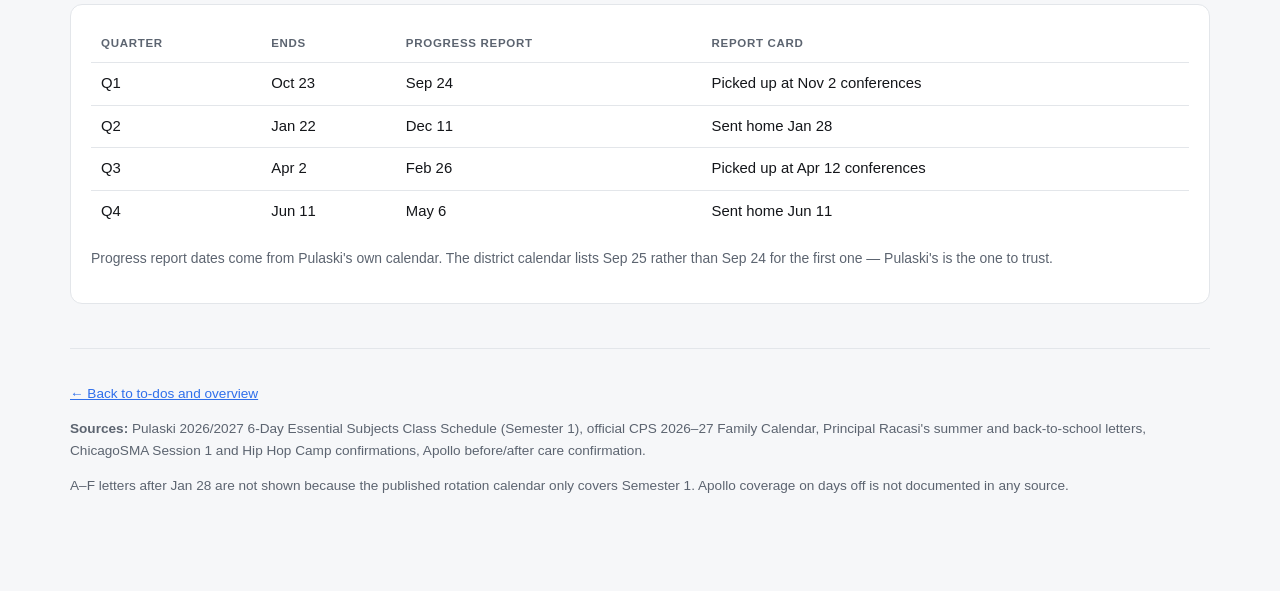
==== commit 719811b4: "Health forms: real deadlines, and a fourth requirement The questionnaire covered both forms Mrs. Col" ====
--- a/calendar.html
+++ b/calendar.html
@@ -129,9 +129,11 @@
         <tr><td class="num">Mon Aug 31</td><td class="num">4:00 PM</td><td>ChicagoSMA Session 1 begins</td><td>Will</td></tr>
         <tr><td class="num">Thu Sep 10</td><td class="num">5:00–6:30 PM</td><td>Curriculum Night / Meet the Teacher</td><td>Parents</td></tr>
         <tr><td class="num">Sat Sep 19</td><td class="num">1:00–5:00 PM</td><td>Friends of Pulaski Back-to-School Block Party</td><td>Whole family</td></tr>
+        <tr><td class="num">Thu Oct 15</td><td class="num">—</td><td><strong>Deadline: physical, immunisations, vision exam</strong></td><td>⚠️ Exclusion from school if missing</td></tr>
         <tr><td class="num">Mon Nov 2</td><td class="num">—</td><td>Parent–teacher conferences, Q1 report card pickup</td><td>Parents — no school for Will</td></tr>
         <tr><td class="num">Thu Dec 3</td><td class="num">4:00–5:00 PM</td><td>Last day of SMA Session 1</td><td>Will</td></tr>
         <tr><td class="num">Mon Apr 12</td><td class="num">—</td><td>Parent–teacher conferences, Q3 report card pickup</td><td>Parents — no school for Will</td></tr>
+        <tr><td class="num">Sat May 15</td><td class="num">—</td><td><strong>Deadline: dental exam</strong></td><td>Kindergarten year requirement</td></tr>
         <tr><td class="num">Fri Jun 11</td><td class="num">3:45 PM</td><td><strong>Last day of school</strong></td><td>Will</td></tr>
       </tbody>
     </table>
@@ -212,6 +214,7 @@
   '2026-09-24':[{t:'Progress reports'}],
   '2026-09-30':[{t:'$150 fee final'}],
   '2026-10-14':[{t:'Apollo ~$430'}],
+  '2026-10-15':[{t:'HEALTH FORMS DUE',b:1}],
   '2026-10-23':[{t:'Q1 ends'}],
   '2026-11-02':[{t:'Report cards'}],
   '2026-11-14':[{t:'Apollo ~$430'}],
@@ -232,6 +235,7 @@
   '2027-04-14':[{t:'Apollo ~$430'}],
   '2027-05-06':[{t:'Progress reports'}],
   '2027-05-14':[{t:'Apollo ~$430'}],
+  '2027-05-15':[{t:'Dental exam due',b:1}],
   '2027-06-11':[{t:'LAST DAY — Q4 report cards',b:1}],
   '2027-06-15':[{t:'Emergency day'}],
   '2027-06-16':[{t:'Emergency day'}],
